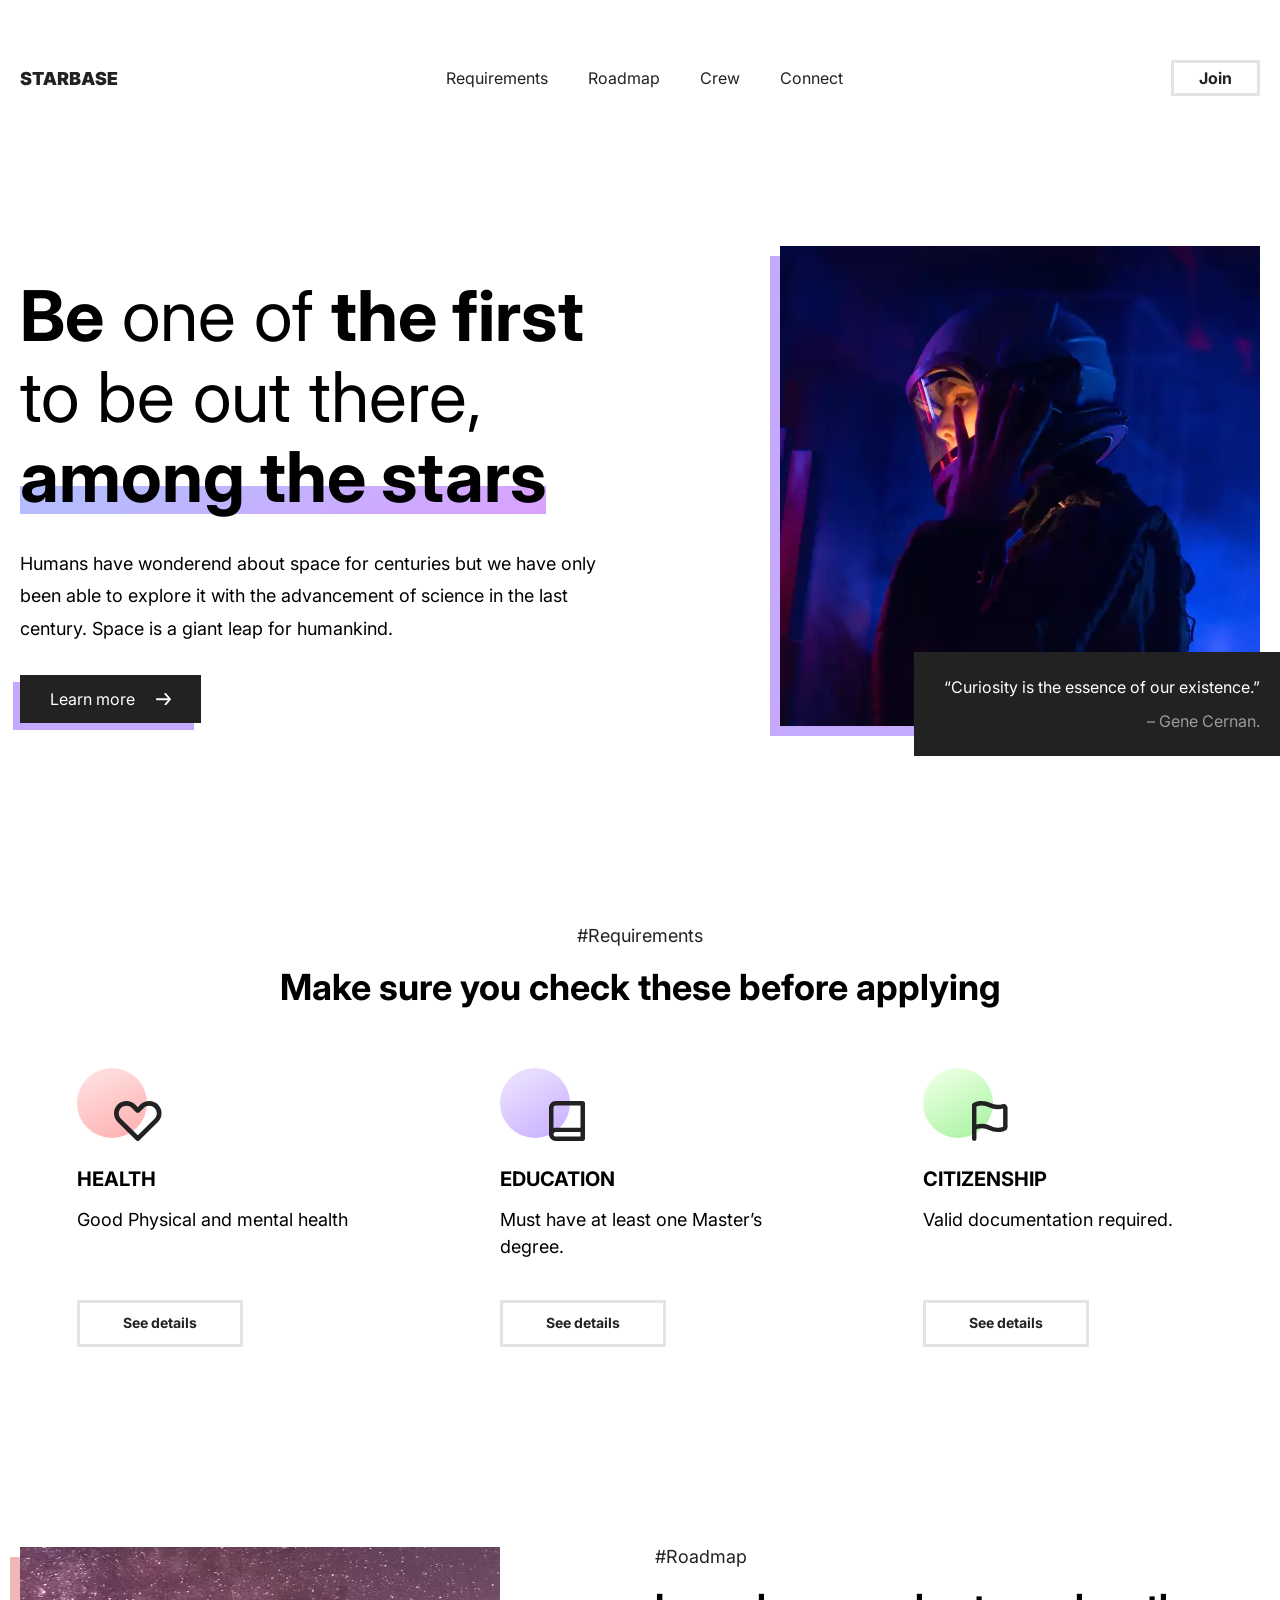
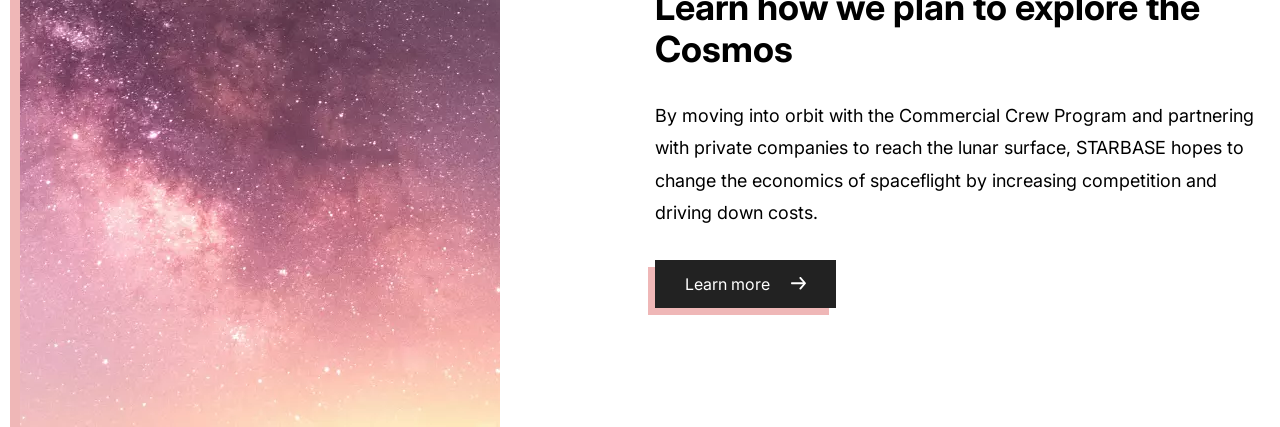
==== index.html @ a035d710 "Refactor responsive layout." ====
<!DOCTYPE html>
<html lang="en">
	<head>
		<meta charset="UTF-8" />
		<meta http-equiv="X-UA-Compatible" content="IE=edge" />
		<meta name="viewport" content="width=device-width, initial-scale=1.0" />
		<title>Starbase</title>
		<link rel="stylesheet" href="css/normalize.css" />
		<link rel="stylesheet" href="css/styles.css" />
		<script defer src="js/main.js"></script>
	</head>
	<body>
		<nav class="navbar container">
			<span class="navbar__logo">
				<svg width="98" height="15" viewBox="0 0 98 15" fill="none" xmlns="http://www.w3.org/2000/svg">
					<path
						d="M7.90057 5C7.86648 4.57386 7.70668 4.24148 7.42116 4.00284C7.13991 3.7642 6.71165 3.64489 6.13636 3.64489C5.76989 3.64489 5.46946 3.68963 5.23509 3.77912C5.00497 3.86435 4.83452 3.98153 4.72372 4.13068C4.61293 4.27983 4.5554 4.45028 4.55114 4.64205C4.54261 4.79972 4.57031 4.94247 4.63423 5.07031C4.70242 5.19389 4.80895 5.30682 4.95384 5.40909C5.09872 5.5071 5.28409 5.59659 5.50994 5.67756C5.7358 5.75852 6.00426 5.83097 6.31534 5.89489L7.3892 6.125C8.11364 6.27841 8.73366 6.48082 9.24929 6.73224C9.76491 6.98366 10.1868 7.27983 10.5149 7.62074C10.843 7.95739 11.0838 8.33665 11.2372 8.75852C11.3949 9.1804 11.4759 9.64062 11.4801 10.1392C11.4759 11 11.2607 11.7287 10.8345 12.3253C10.4084 12.9219 9.79901 13.3757 9.00639 13.6868C8.21804 13.9979 7.26989 14.1534 6.16193 14.1534C5.02415 14.1534 4.03125 13.9851 3.18324 13.6484C2.33949 13.3118 1.68324 12.794 1.21449 12.0952C0.75 11.392 0.515625 10.4929 0.511364 9.39773H3.88636C3.90767 9.7983 4.00781 10.1349 4.18679 10.4077C4.36577 10.6804 4.61719 10.8871 4.94105 11.0277C5.26918 11.1683 5.65909 11.2386 6.1108 11.2386C6.49006 11.2386 6.80753 11.1918 7.06321 11.098C7.31889 11.0043 7.51278 10.8743 7.64489 10.7081C7.77699 10.5419 7.84517 10.3523 7.84943 10.1392C7.84517 9.93892 7.77912 9.7642 7.65128 9.61506C7.5277 9.46165 7.32315 9.32528 7.03764 9.20597C6.75213 9.08239 6.36648 8.96733 5.88068 8.8608L4.5767 8.57955C3.41761 8.32812 2.50355 7.90838 1.83452 7.32031C1.16974 6.72798 0.839489 5.92045 0.84375 4.89773C0.839489 4.06676 1.06108 3.3402 1.50852 2.71804C1.96023 2.09162 2.58452 1.60369 3.38139 1.25426C4.18253 0.904829 5.10085 0.730113 6.13636 0.730113C7.19318 0.730113 8.10724 0.90696 8.87855 1.26065C9.64986 1.61435 10.2443 2.11293 10.6619 2.75639C11.0838 3.3956 11.2969 4.14347 11.3011 5H7.90057ZM12.4741 3.77273V0.909091H23.8519V3.77273H19.9144V14H16.4116V3.77273H12.4741ZM26.9377 14H23.1025L27.4235 0.909091H32.2814L36.6025 14H32.7672L29.9036 4.5142H29.8013L26.9377 14ZM26.2218 8.83523H33.432V11.4943H26.2218V8.83523ZM37.8633 14V0.909091H43.5138C44.4854 0.909091 45.3356 1.08594 46.0643 1.43963C46.793 1.79332 47.3597 2.30256 47.7646 2.96733C48.1694 3.6321 48.3718 4.42898 48.3718 5.35795C48.3718 6.29545 48.163 7.08594 47.7454 7.7294C47.332 8.37287 46.7504 8.85866 46.0004 9.18679C45.2546 9.51491 44.3832 9.67898 43.386 9.67898H40.011V6.91761H42.6701C43.0877 6.91761 43.4435 6.86648 43.7376 6.7642C44.0359 6.65767 44.2638 6.48935 44.4215 6.25923C44.5835 6.02912 44.6644 5.72869 44.6644 5.35795C44.6644 4.98295 44.5835 4.67827 44.4215 4.44389C44.2638 4.20526 44.0359 4.03054 43.7376 3.91974C43.4435 3.80469 43.0877 3.74716 42.6701 3.74716H41.4173V14H37.8633ZM45.5337 7.99148L48.8065 14H44.9457L41.7496 7.99148H45.5337ZM49.8867 14V0.909091H55.5629C56.56 0.909091 57.3974 1.04332 58.0749 1.31179C58.7567 1.58026 59.2702 1.95952 59.6154 2.44957C59.9648 2.93963 60.1396 3.51704 60.1396 4.18182C60.1396 4.66335 60.033 5.10227 59.82 5.49858C59.6112 5.89489 59.3171 6.22727 58.9379 6.49574C58.5586 6.75994 58.1154 6.94318 57.6083 7.04545V7.1733C58.1708 7.1946 58.6822 7.33736 59.1424 7.60156C59.6026 7.86151 59.9691 8.22159 60.2418 8.68182C60.5146 9.13778 60.6509 9.67472 60.6509 10.2926C60.6509 11.0085 60.4634 11.6456 60.0884 12.2038C59.7177 12.7621 59.1893 13.201 58.5032 13.5206C57.8171 13.8402 56.9989 14 56.0487 14H49.8867ZM53.4407 11.1619H55.1026C55.6992 11.1619 56.1467 11.0511 56.445 10.8295C56.7433 10.6037 56.8924 10.2713 56.8924 9.83239C56.8924 9.52557 56.8221 9.26562 56.6815 9.05256C56.5408 8.83949 56.3406 8.67756 56.0806 8.56676C55.8249 8.45597 55.516 8.40057 55.1538 8.40057H53.4407V11.1619ZM53.4407 6.2017H54.8981C55.2092 6.2017 55.484 6.1527 55.7227 6.05469C55.9613 5.95668 56.1467 5.81605 56.2788 5.63281C56.4151 5.44531 56.4833 5.21733 56.4833 4.94886C56.4833 4.54403 56.3384 4.23508 56.0487 4.02202C55.7589 3.80469 55.3924 3.69602 54.9492 3.69602H53.4407V6.2017ZM65.3107 14H61.4755L65.7965 0.909091H70.6545L74.9755 14H71.1403L68.2766 4.5142H68.1744L65.3107 14ZM64.5948 8.83523H71.805V11.4943H64.5948V8.83523ZM82.7834 5C82.7493 4.57386 82.5895 4.24148 82.304 4.00284C82.0227 3.7642 81.5945 3.64489 81.0192 3.64489C80.6527 3.64489 80.3523 3.68963 80.1179 3.77912C79.8878 3.86435 79.7173 3.98153 79.6065 4.13068C79.4957 4.27983 79.4382 4.45028 79.4339 4.64205C79.4254 4.79972 79.4531 4.94247 79.517 5.07031C79.5852 5.19389 79.6918 5.30682 79.8366 5.40909C79.9815 5.5071 80.1669 5.59659 80.3928 5.67756C80.6186 5.75852 80.8871 5.83097 81.1982 5.89489L82.272 6.125C82.9964 6.27841 83.6165 6.48082 84.1321 6.73224C84.6477 6.98366 85.0696 7.27983 85.3977 7.62074C85.7259 7.95739 85.9666 8.33665 86.12 8.75852C86.2777 9.1804 86.3587 9.64062 86.3629 10.1392C86.3587 11 86.1435 11.7287 85.7173 12.3253C85.2912 12.9219 84.6818 13.3757 83.8892 13.6868C83.1009 13.9979 82.1527 14.1534 81.0447 14.1534C79.907 14.1534 78.9141 13.9851 78.0661 13.6484C77.2223 13.3118 76.5661 12.794 76.0973 12.0952C75.6328 11.392 75.3984 10.4929 75.3942 9.39773H78.7692C78.7905 9.7983 78.8906 10.1349 79.0696 10.4077C79.2486 10.6804 79.5 10.8871 79.8239 11.0277C80.152 11.1683 80.5419 11.2386 80.9936 11.2386C81.3729 11.2386 81.6903 11.1918 81.946 11.098C82.2017 11.0043 82.3956 10.8743 82.5277 10.7081C82.6598 10.5419 82.728 10.3523 82.7322 10.1392C82.728 9.93892 82.6619 9.7642 82.5341 9.61506C82.4105 9.46165 82.206 9.32528 81.9205 9.20597C81.6349 9.08239 81.2493 8.96733 80.7635 8.8608L79.4595 8.57955C78.3004 8.32812 77.3864 7.90838 76.7173 7.32031C76.0526 6.72798 75.7223 5.92045 75.7266 4.89773C75.7223 4.06676 75.9439 3.3402 76.3913 2.71804C76.843 2.09162 77.4673 1.60369 78.2642 1.25426C79.0653 0.904829 79.9837 0.730113 81.0192 0.730113C82.076 0.730113 82.9901 0.90696 83.7614 1.26065C84.5327 1.61435 85.1271 2.11293 85.5447 2.75639C85.9666 3.3956 86.1797 4.14347 86.1839 5H82.7834ZM87.7148 14V0.909091H97.1495V3.77273H91.2688V6.02273H96.6637V8.88636H91.2688V11.1364H97.1239V14H87.7148Z"
						fill="#222222"
					/>
				</svg>
			</span>
			<ul class="navbar__items">
				<li class="navbar__item"><a href="#">Requirements</a></li>
				<li class="navbar__item"><a href="#">Roadmap</a></li>
				<li class="navbar__item"><a href="#">Crew</a></li>
				<li class="navbar__item"><a href="#">Connect</a></li>
				<li class="navbar__item btn btn__classic btn__join-mobile"><a href="#">Join</a></li>
			</ul>
			<a class="navbar__btn btn btn__classic btn__join-desktop" href="#">Join</a>
			<a class="navbar__btn btn btn__burguer" href="#">
				<svg width="30" height="21" viewBox="0 0 38 21" fill="none" xmlns="http://www.w3.org/2000/svg">
					<rect x="11" width="27" height="5" fill="#222222" />
					<rect y="16" width="38" height="5" fill="#222222" />
				</svg>
			</a>
		</nav>
		<section class="hero container grid--1x2">
			<section class="hero__text">
				<p class="header">
					<span class="text-bold">Be</span> one of <span class="text-bold">the first</span> to be out there,
					<span class="text-bold magic-underline">among the stars</span>
				</p>
				<p class="paragraph">
					Humans have wonderend about space for centuries but we have only been able to explore it with the advancement
					of science in the last century. Space is a giant leap for humankind.
				</p>
				<a class="btn btn__dark btn--shadow01" href="#"
					>Learn more
					<span class="arrow-container"
						><svg
							class="arrow"
							width="48"
							height="40"
							viewBox="0 0 48 40"
							fill="none"
							xmlns="http://www.w3.org/2000/svg"
						>
							<path
								class="arrow__light"
								d="M2.99107 22.8551H38.4652L27.6076 35.3111C27.3562 35.6 27.1668 35.9334 27.0503 36.2921C26.9338 36.6509 26.8924 37.0281 26.9286 37.4022C27.0015 38.1576 27.3856 38.8544 27.9964 39.3393C28.6073 39.8243 29.3947 40.0576 30.1857 39.9879C30.9766 39.9183 31.7061 39.5514 32.2138 38.9679L47.1692 21.8266C47.2698 21.6903 47.3598 21.547 47.4384 21.3981C47.4384 21.2552 47.5879 21.1695 47.6478 21.0267C47.7833 20.6991 47.8543 20.3504 47.8571 19.9982C47.8543 19.646 47.7833 19.2973 47.6478 18.9697C47.6478 18.8269 47.4982 18.7412 47.4384 18.5983C47.3598 18.4494 47.2698 18.3061 47.1692 18.1698L32.2138 1.02849C31.9326 0.705992 31.5804 0.446643 31.1824 0.268885C30.7843 0.0911263 30.3501 -0.000676145 29.9107 5.45768e-06C29.2118 -0.00129875 28.5346 0.231181 27.9964 0.657089C27.6936 0.896923 27.4432 1.19147 27.2597 1.52386C27.0762 1.85625 26.9631 2.21995 26.927 2.59414C26.8909 2.96833 26.9324 3.34564 27.0492 3.70448C27.166 4.06331 27.3557 4.39662 27.6076 4.6853L38.4652 17.1413H2.99107C2.19779 17.1413 1.437 17.4423 0.876065 17.9781C0.31513 18.5139 0 19.2405 0 19.9982C0 20.7559 0.31513 21.4826 0.876065 22.0183C1.437 22.5541 2.19779 22.8551 2.99107 22.8551Z"
								fill="#222222"
							/>
						</svg>
					</span>
				</a>
			</section>
			<section class="hero__frame shadow-accent01">
				<picture class="frame">
					<source
						type="image/webp"
						srcset="images/astronaut.webp 1x, images/astronaut@2x.webp 2x, images/astronaut@3x.webp 3x"
					/>
					<source
						type="image/png"
						srcset="images/astronaut.png 1x, images/astronaut@2x.png 2x, images/astronaut@3x.png 3x"
					/>
					<img class="image" src="images/astronaut.png" alt="An astronaut holding his helmet." />
				</picture>
				<section class="quote">
					<p class="quote__text">“Curiosity is the essence of our existence.”</p>
					<p class="quote__author">– Gene Cernan.</p>
				</section>
			</section>
		</section>
		<section class="requirements container">
			<section class="requirements__header">
				<a href="#" class="hashtag">#Requirements</a>
				<h1 class="title">Make sure you check these before applying</h1>
			</section>
			<section class="requirements__body grid--1x3">
				<section class="card">
					<section class="card__logo card--health"></section>
					<p class="card__header">Health</p>
					<p class="card__body">Good Physical and mental health</p>
					<a class="btn btn__classic">See details</a>
				</section>
				<section class="card">
					<section class="card__logo card--education"></section>
					<p class="card__header">Education</p>
					<p class="card__body">Must have at least one Master’s degree.</p>
					<a class="btn btn__classic">See details</a>
				</section>
				<section class="card">
					<section class="card__logo card--citizenship"></section>
					<p class="card__header">Citizenship</p>
					<p class="card__body">Valid documentation required.</p>
					<a class="btn btn__classic">See details</a>
				</section>
			</section>
		</section>
		<section class="hero container grid--1x2">
			<section class="hero__frame grid--start shadow-accent02">
				<picture class="frame">
					<source
						type="image/webp"
						srcset="images/galaxy.webp 1x, images/galaxy@2x.webp 2x, images/galaxy@3x.webp 3x"
					/>
					<source type="image/png" srcset="images/galaxy.png 1x, images/galaxy@2x.png 2x, images/galaxy@3x.png 3x" />
					<img class="image" src="images/galaxy.png" alt="Galaxy with plenty stars." />
				</picture>
			</section>
			<section class="hero__text">
				<a href="#" class="hashtag">#Roadmap</a>
				<h1 class="header--2">
					Learn how <span class="text-bold">we</span> plan to
					<span class="text-bold">explore the Cosmos</span>
				</h1>
				<p class="paragraph">
					By moving into orbit with the Commercial Crew Program and partnering with private companies to reach the lunar
					surface, STARBASE hopes to change the economics of spaceflight by increasing competition and driving down
					costs.
				</p>
				<a class="btn btn__dark btn--shadow02" href="#"
					>Learn more
					<span class="arrow-container"
						><svg
							class="arrow"
							width="48"
							height="40"
							viewBox="0 0 48 40"
							fill="none"
							xmlns="http://www.w3.org/2000/svg"
						>
							<path
								class="arrow__light"
								d="M2.99107 22.8551H38.4652L27.6076 35.3111C27.3562 35.6 27.1668 35.9334 27.0503 36.2921C26.9338 36.6509 26.8924 37.0281 26.9286 37.4022C27.0015 38.1576 27.3856 38.8544 27.9964 39.3393C28.6073 39.8243 29.3947 40.0576 30.1857 39.9879C30.9766 39.9183 31.7061 39.5514 32.2138 38.9679L47.1692 21.8266C47.2698 21.6903 47.3598 21.547 47.4384 21.3981C47.4384 21.2552 47.5879 21.1695 47.6478 21.0267C47.7833 20.6991 47.8543 20.3504 47.8571 19.9982C47.8543 19.646 47.7833 19.2973 47.6478 18.9697C47.6478 18.8269 47.4982 18.7412 47.4384 18.5983C47.3598 18.4494 47.2698 18.3061 47.1692 18.1698L32.2138 1.02849C31.9326 0.705992 31.5804 0.446643 31.1824 0.268885C30.7843 0.0911263 30.3501 -0.000676145 29.9107 5.45768e-06C29.2118 -0.00129875 28.5346 0.231181 27.9964 0.657089C27.6936 0.896923 27.4432 1.19147 27.2597 1.52386C27.0762 1.85625 26.9631 2.21995 26.927 2.59414C26.8909 2.96833 26.9324 3.34564 27.0492 3.70448C27.166 4.06331 27.3557 4.39662 27.6076 4.6853L38.4652 17.1413H2.99107C2.19779 17.1413 1.437 17.4423 0.876065 17.9781C0.31513 18.5139 0 19.2405 0 19.9982C0 20.7559 0.31513 21.4826 0.876065 22.0183C1.437 22.5541 2.19779 22.8551 2.99107 22.8551Z"
								fill="#222222"
							/>
						</svg>
					</span>
				</a>
			</section>
		</section>
	</body>
</html>
---- css/styles.css ----
@import url('https://fonts.googleapis.com/css2?family=Inter:wght@400;700&display=swap');
@import './general.css';
@import './arrow.css';
@import './button.css';
@import './navbar.css';
@import './grid.css';
@import './hero.css';
@import './card.css';
@import './requirements.css';

:root {
	/* variables  */
	--accent01: #c4a9ff;
	--accent02: #efb7b7;
	--white: #fff;
	--light01: #ffe8e8;
	--dark01: #e4e4e4; /* navbar button */
	--dark02: #aaa; /* footer links */
	--dark03: #9f9f9f; /* profile cards description */
	--dark04: #9a9a9a; /* quote name */
	--dark05: #666; /* anchor tags */
	--dark06: #444; /* profile cards description */
	--dark07: #222; /* primary */
	--gradient01: linear-gradient(97.69deg, #ffeaea 0%, #e3e0fd 100%); /* classic button gradient */
	--gradient02: linear-gradient(160.64deg, #b5bcff 16.7%, #e09dff 109.55%); /* magic underline */
	--gradient03: linear-gradient(180deg, #fafafa 0%, #ffffff 27.6%); /* crew section background */
	--gradient04: linear-gradient(120deg, var(--accent01) 0%, var(--accent01) 100%); /* callout */
	--shadow01: 0px 4px 20px rgba(0, 0, 0, 0.05); /* Profile cards */
	--shadow02: 0px 2px 20px rgba(0, 0, 0, 0.15); /* Callout */

	/* theme */
	--text: var(--dark07);
}

html,
body {
	height: 100%;
}

html {
	font-size: 62.5%;
}

body {
	font-family: 'Inter', -apple-system, BlinkMacSystemFont, 'Segoe UI', Roboto, Oxygen, Ubuntu, Cantarell, 'Open Sans',
		'Helvetica Neue', sans-serif;
	font-size: 1.8rem;
	font-weight: 400;
	padding: 0 2rem;
}

ul {
	list-style: none;
	margin: 0;
	padding: 0;
}

a {
	color: var(--text);
	text-decoration: none;
}
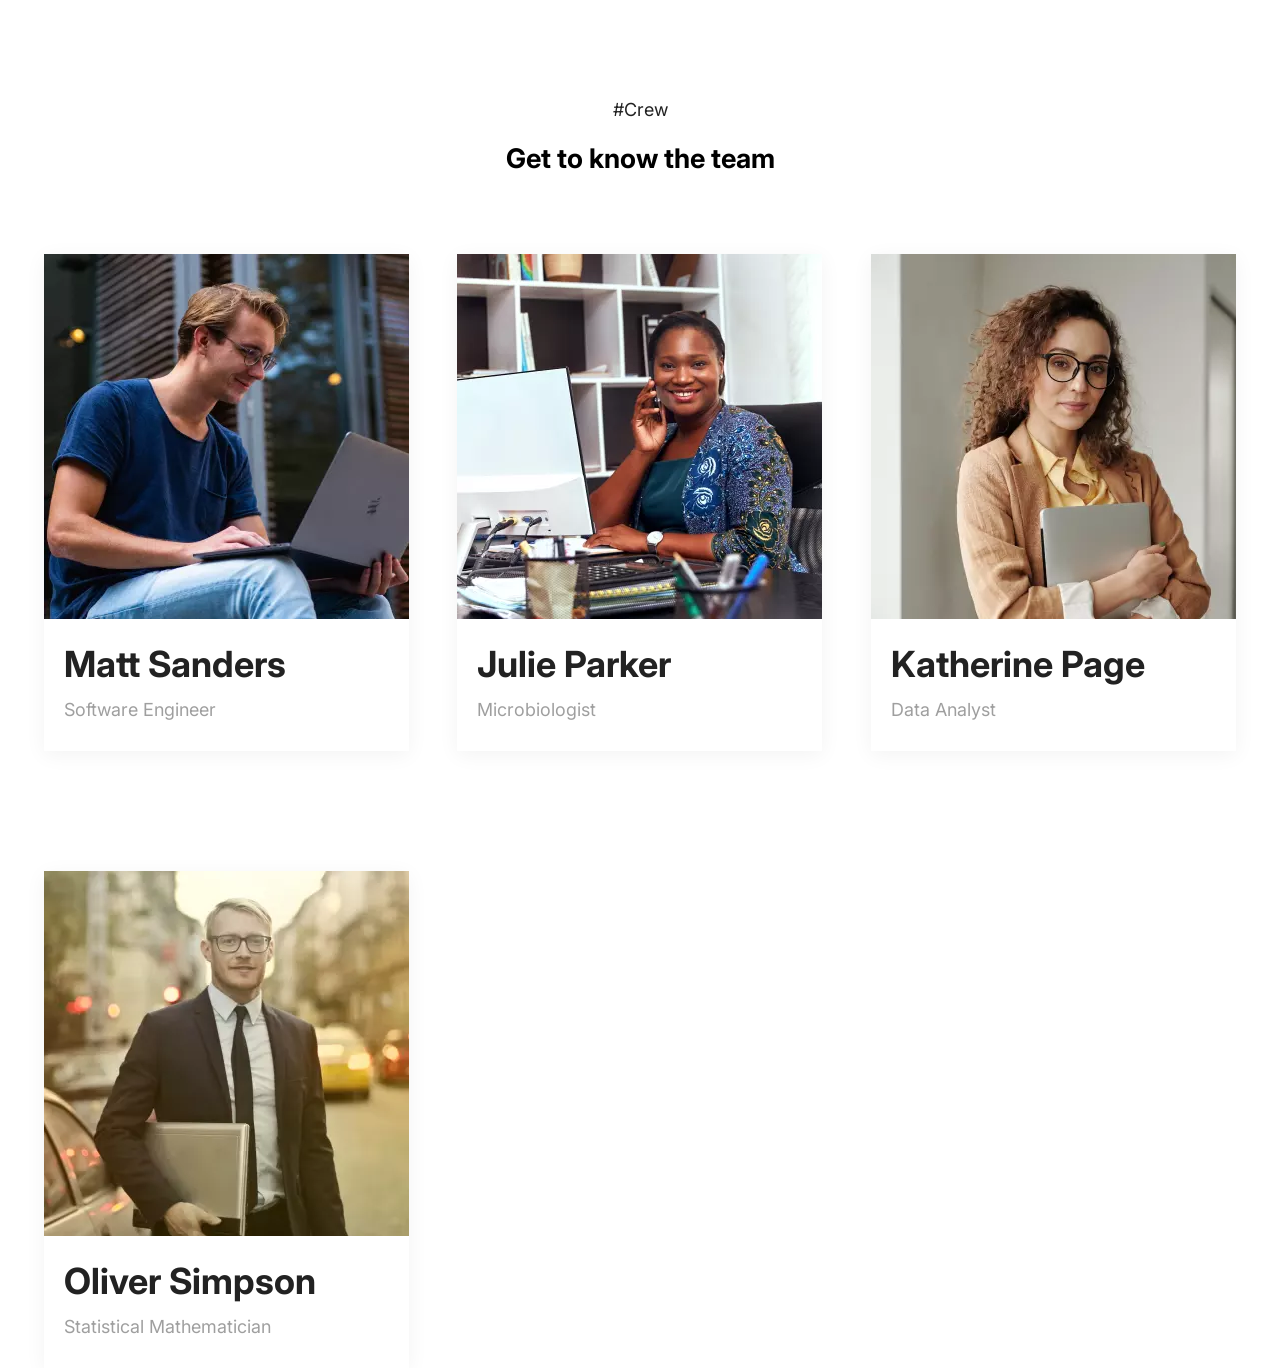
==== commit 6cf2f000: "Built crew section." ====
--- a/index.html
+++ b/index.html
@@ -10,145 +10,96 @@
 		<script defer src="js/main.js"></script>
 	</head>
 	<body>
-		<nav class="navbar container">
-			<span class="navbar__logo">
-				<svg width="98" height="15" viewBox="0 0 98 15" fill="none" xmlns="http://www.w3.org/2000/svg">
-					<path
-						d="M7.90057 5C7.86648 4.57386 7.70668 4.24148 7.42116 4.00284C7.13991 3.7642 6.71165 3.64489 6.13636 3.64489C5.76989 3.64489 5.46946 3.68963 5.23509 3.77912C5.00497 3.86435 4.83452 3.98153 4.72372 4.13068C4.61293 4.27983 4.5554 4.45028 4.55114 4.64205C4.54261 4.79972 4.57031 4.94247 4.63423 5.07031C4.70242 5.19389 4.80895 5.30682 4.95384 5.40909C5.09872 5.5071 5.28409 5.59659 5.50994 5.67756C5.7358 5.75852 6.00426 5.83097 6.31534 5.89489L7.3892 6.125C8.11364 6.27841 8.73366 6.48082 9.24929 6.73224C9.76491 6.98366 10.1868 7.27983 10.5149 7.62074C10.843 7.95739 11.0838 8.33665 11.2372 8.75852C11.3949 9.1804 11.4759 9.64062 11.4801 10.1392C11.4759 11 11.2607 11.7287 10.8345 12.3253C10.4084 12.9219 9.79901 13.3757 9.00639 13.6868C8.21804 13.9979 7.26989 14.1534 6.16193 14.1534C5.02415 14.1534 4.03125 13.9851 3.18324 13.6484C2.33949 13.3118 1.68324 12.794 1.21449 12.0952C0.75 11.392 0.515625 10.4929 0.511364 9.39773H3.88636C3.90767 9.7983 4.00781 10.1349 4.18679 10.4077C4.36577 10.6804 4.61719 10.8871 4.94105 11.0277C5.26918 11.1683 5.65909 11.2386 6.1108 11.2386C6.49006 11.2386 6.80753 11.1918 7.06321 11.098C7.31889 11.0043 7.51278 10.8743 7.64489 10.7081C7.77699 10.5419 7.84517 10.3523 7.84943 10.1392C7.84517 9.93892 7.77912 9.7642 7.65128 9.61506C7.5277 9.46165 7.32315 9.32528 7.03764 9.20597C6.75213 9.08239 6.36648 8.96733 5.88068 8.8608L4.5767 8.57955C3.41761 8.32812 2.50355 7.90838 1.83452 7.32031C1.16974 6.72798 0.839489 5.92045 0.84375 4.89773C0.839489 4.06676 1.06108 3.3402 1.50852 2.71804C1.96023 2.09162 2.58452 1.60369 3.38139 1.25426C4.18253 0.904829 5.10085 0.730113 6.13636 0.730113C7.19318 0.730113 8.10724 0.90696 8.87855 1.26065C9.64986 1.61435 10.2443 2.11293 10.6619 2.75639C11.0838 3.3956 11.2969 4.14347 11.3011 5H7.90057ZM12.4741 3.77273V0.909091H23.8519V3.77273H19.9144V14H16.4116V3.77273H12.4741ZM26.9377 14H23.1025L27.4235 0.909091H32.2814L36.6025 14H32.7672L29.9036 4.5142H29.8013L26.9377 14ZM26.2218 8.83523H33.432V11.4943H26.2218V8.83523ZM37.8633 14V0.909091H43.5138C44.4854 0.909091 45.3356 1.08594 46.0643 1.43963C46.793 1.79332 47.3597 2.30256 47.7646 2.96733C48.1694 3.6321 48.3718 4.42898 48.3718 5.35795C48.3718 6.29545 48.163 7.08594 47.7454 7.7294C47.332 8.37287 46.7504 8.85866 46.0004 9.18679C45.2546 9.51491 44.3832 9.67898 43.386 9.67898H40.011V6.91761H42.6701C43.0877 6.91761 43.4435 6.86648 43.7376 6.7642C44.0359 6.65767 44.2638 6.48935 44.4215 6.25923C44.5835 6.02912 44.6644 5.72869 44.6644 5.35795C44.6644 4.98295 44.5835 4.67827 44.4215 4.44389C44.2638 4.20526 44.0359 4.03054 43.7376 3.91974C43.4435 3.80469 43.0877 3.74716 42.6701 3.74716H41.4173V14H37.8633ZM45.5337 7.99148L48.8065 14H44.9457L41.7496 7.99148H45.5337ZM49.8867 14V0.909091H55.5629C56.56 0.909091 57.3974 1.04332 58.0749 1.31179C58.7567 1.58026 59.2702 1.95952 59.6154 2.44957C59.9648 2.93963 60.1396 3.51704 60.1396 4.18182C60.1396 4.66335 60.033 5.10227 59.82 5.49858C59.6112 5.89489 59.3171 6.22727 58.9379 6.49574C58.5586 6.75994 58.1154 6.94318 57.6083 7.04545V7.1733C58.1708 7.1946 58.6822 7.33736 59.1424 7.60156C59.6026 7.86151 59.9691 8.22159 60.2418 8.68182C60.5146 9.13778 60.6509 9.67472 60.6509 10.2926C60.6509 11.0085 60.4634 11.6456 60.0884 12.2038C59.7177 12.7621 59.1893 13.201 58.5032 13.5206C57.8171 13.8402 56.9989 14 56.0487 14H49.8867ZM53.4407 11.1619H55.1026C55.6992 11.1619 56.1467 11.0511 56.445 10.8295C56.7433 10.6037 56.8924 10.2713 56.8924 9.83239C56.8924 9.52557 56.8221 9.26562 56.6815 9.05256C56.5408 8.83949 56.3406 8.67756 56.0806 8.56676C55.8249 8.45597 55.516 8.40057 55.1538 8.40057H53.4407V11.1619ZM53.4407 6.2017H54.8981C55.2092 6.2017 55.484 6.1527 55.7227 6.05469C55.9613 5.95668 56.1467 5.81605 56.2788 5.63281C56.4151 5.44531 56.4833 5.21733 56.4833 4.94886C56.4833 4.54403 56.3384 4.23508 56.0487 4.02202C55.7589 3.80469 55.3924 3.69602 54.9492 3.69602H53.4407V6.2017ZM65.3107 14H61.4755L65.7965 0.909091H70.6545L74.9755 14H71.1403L68.2766 4.5142H68.1744L65.3107 14ZM64.5948 8.83523H71.805V11.4943H64.5948V8.83523ZM82.7834 5C82.7493 4.57386 82.5895 4.24148 82.304 4.00284C82.0227 3.7642 81.5945 3.64489 81.0192 3.64489C80.6527 3.64489 80.3523 3.68963 80.1179 3.77912C79.8878 3.86435 79.7173 3.98153 79.6065 4.13068C79.4957 4.27983 79.4382 4.45028 79.4339 4.64205C79.4254 4.79972 79.4531 4.94247 79.517 5.07031C79.5852 5.19389 79.6918 5.30682 79.8366 5.40909C79.9815 5.5071 80.1669 5.59659 80.3928 5.67756C80.6186 5.75852 80.8871 5.83097 81.1982 5.89489L82.272 6.125C82.9964 6.27841 83.6165 6.48082 84.1321 6.73224C84.6477 6.98366 85.0696 7.27983 85.3977 7.62074C85.7259 7.95739 85.9666 8.33665 86.12 8.75852C86.2777 9.1804 86.3587 9.64062 86.3629 10.1392C86.3587 11 86.1435 11.7287 85.7173 12.3253C85.2912 12.9219 84.6818 13.3757 83.8892 13.6868C83.1009 13.9979 82.1527 14.1534 81.0447 14.1534C79.907 14.1534 78.9141 13.9851 78.0661 13.6484C77.2223 13.3118 76.5661 12.794 76.0973 12.0952C75.6328 11.392 75.3984 10.4929 75.3942 9.39773H78.7692C78.7905 9.7983 78.8906 10.1349 79.0696 10.4077C79.2486 10.6804 79.5 10.8871 79.8239 11.0277C80.152 11.1683 80.5419 11.2386 80.9936 11.2386C81.3729 11.2386 81.6903 11.1918 81.946 11.098C82.2017 11.0043 82.3956 10.8743 82.5277 10.7081C82.6598 10.5419 82.728 10.3523 82.7322 10.1392C82.728 9.93892 82.6619 9.7642 82.5341 9.61506C82.4105 9.46165 82.206 9.32528 81.9205 9.20597C81.6349 9.08239 81.2493 8.96733 80.7635 8.8608L79.4595 8.57955C78.3004 8.32812 77.3864 7.90838 76.7173 7.32031C76.0526 6.72798 75.7223 5.92045 75.7266 4.89773C75.7223 4.06676 75.9439 3.3402 76.3913 2.71804C76.843 2.09162 77.4673 1.60369 78.2642 1.25426C79.0653 0.904829 79.9837 0.730113 81.0192 0.730113C82.076 0.730113 82.9901 0.90696 83.7614 1.26065C84.5327 1.61435 85.1271 2.11293 85.5447 2.75639C85.9666 3.3956 86.1797 4.14347 86.1839 5H82.7834ZM87.7148 14V0.909091H97.1495V3.77273H91.2688V6.02273H96.6637V8.88636H91.2688V11.1364H97.1239V14H87.7148Z"
-						fill="#222222"
-					/>
-				</svg>
-			</span>
-			<ul class="navbar__items">
-				<li class="navbar__item"><a href="#">Requirements</a></li>
-				<li class="navbar__item"><a href="#">Roadmap</a></li>
-				<li class="navbar__item"><a href="#">Crew</a></li>
-				<li class="navbar__item"><a href="#">Connect</a></li>
-				<li class="navbar__item btn btn__classic btn__join-mobile"><a href="#">Join</a></li>
-			</ul>
-			<a class="navbar__btn btn btn__classic btn__join-desktop" href="#">Join</a>
-			<a class="navbar__btn btn btn__burguer" href="#">
-				<svg width="30" height="21" viewBox="0 0 38 21" fill="none" xmlns="http://www.w3.org/2000/svg">
-					<rect x="11" width="27" height="5" fill="#222222" />
-					<rect y="16" width="38" height="5" fill="#222222" />
-				</svg>
-			</a>
-		</nav>
-		<section class="hero container grid--1x2">
-			<section class="hero__text">
-				<p class="header">
-					<span class="text-bold">Be</span> one of <span class="text-bold">the first</span> to be out there,
-					<span class="text-bold magic-underline">among the stars</span>
-				</p>
-				<p class="paragraph">
-					Humans have wonderend about space for centuries but we have only been able to explore it with the advancement
-					of science in the last century. Space is a giant leap for humankind.
-				</p>
-				<a class="btn btn__dark btn--shadow01" href="#"
-					>Learn more
-					<span class="arrow-container"
-						><svg
-							class="arrow"
-							width="48"
-							height="40"
-							viewBox="0 0 48 40"
-							fill="none"
-							xmlns="http://www.w3.org/2000/svg"
-						>
-							<path
-								class="arrow__light"
-								d="M2.99107 22.8551H38.4652L27.6076 35.3111C27.3562 35.6 27.1668 35.9334 27.0503 36.2921C26.9338 36.6509 26.8924 37.0281 26.9286 37.4022C27.0015 38.1576 27.3856 38.8544 27.9964 39.3393C28.6073 39.8243 29.3947 40.0576 30.1857 39.9879C30.9766 39.9183 31.7061 39.5514 32.2138 38.9679L47.1692 21.8266C47.2698 21.6903 47.3598 21.547 47.4384 21.3981C47.4384 21.2552 47.5879 21.1695 47.6478 21.0267C47.7833 20.6991 47.8543 20.3504 47.8571 19.9982C47.8543 19.646 47.7833 19.2973 47.6478 18.9697C47.6478 18.8269 47.4982 18.7412 47.4384 18.5983C47.3598 18.4494 47.2698 18.3061 47.1692 18.1698L32.2138 1.02849C31.9326 0.705992 31.5804 0.446643 31.1824 0.268885C30.7843 0.0911263 30.3501 -0.000676145 29.9107 5.45768e-06C29.2118 -0.00129875 28.5346 0.231181 27.9964 0.657089C27.6936 0.896923 27.4432 1.19147 27.2597 1.52386C27.0762 1.85625 26.9631 2.21995 26.927 2.59414C26.8909 2.96833 26.9324 3.34564 27.0492 3.70448C27.166 4.06331 27.3557 4.39662 27.6076 4.6853L38.4652 17.1413H2.99107C2.19779 17.1413 1.437 17.4423 0.876065 17.9781C0.31513 18.5139 0 19.2405 0 19.9982C0 20.7559 0.31513 21.4826 0.876065 22.0183C1.437 22.5541 2.19779 22.8551 2.99107 22.8551Z"
-								fill="#222222"
-							/>
-						</svg>
-					</span>
-				</a>
+		<section class="crew">
+			<section class="crew__header">
+				<a href="#" class="hashtag">#Crew</a>
+				<h2 class="header">Get to know the team</h2>
 			</section>
-			<section class="hero__frame shadow-accent01">
-				<picture class="frame">
-					<source
-						type="image/webp"
-						srcset="images/astronaut.webp 1x, images/astronaut@2x.webp 2x, images/astronaut@3x.webp 3x"
-					/>
-					<source
-						type="image/png"
-						srcset="images/astronaut.png 1x, images/astronaut@2x.png 2x, images/astronaut@3x.png 3x"
-					/>
-					<img class="image" src="images/astronaut.png" alt="An astronaut holding his helmet." />
-				</picture>
-				<section class="quote">
-					<p class="quote__text">“Curiosity is the essence of our existence.”</p>
-					<p class="quote__author">– Gene Cernan.</p>
-				</section>
-			</section>
-		</section>
-		<section class="requirements container">
-			<section class="requirements__header">
-				<a href="#" class="hashtag">#Requirements</a>
-				<h1 class="title">Make sure you check these before applying</h1>
-			</section>
-			<section class="requirements__body grid--1x3">
-				<section class="card">
-					<section class="card__logo card--health"></section>
-					<p class="card__header">Health</p>
-					<p class="card__body">Good Physical and mental health</p>
-					<a class="btn btn__classic">See details</a>
-				</section>
-				<section class="card">
-					<section class="card__logo card--education"></section>
-					<p class="card__header">Education</p>
-					<p class="card__body">Must have at least one Master’s degree.</p>
-					<a class="btn btn__classic">See details</a>
-				</section>
-				<section class="card">
-					<section class="card__logo card--citizenship"></section>
-					<p class="card__header">Citizenship</p>
-					<p class="card__body">Valid documentation required.</p>
-					<a class="btn btn__classic">See details</a>
-				</section>
-			</section>
-		</section>
-		<section class="hero container grid--1x2">
-			<section class="hero__frame grid--start shadow-accent02">
-				<picture class="frame">
-					<source
-						type="image/webp"
-						srcset="images/galaxy.webp 1x, images/galaxy@2x.webp 2x, images/galaxy@3x.webp 3x"
-					/>
-					<source type="image/png" srcset="images/galaxy.png 1x, images/galaxy@2x.png 2x, images/galaxy@3x.png 3x" />
-					<img class="image" src="images/galaxy.png" alt="Galaxy with plenty stars." />
-				</picture>
-			</section>
-			<section class="hero__text">
-				<a href="#" class="hashtag">#Roadmap</a>
-				<h1 class="header--2">
-					Learn how <span class="text-bold">we</span> plan to
-					<span class="text-bold">explore the Cosmos</span>
-				</h1>
-				<p class="paragraph">
-					By moving into orbit with the Commercial Crew Program and partnering with private companies to reach the lunar
-					surface, STARBASE hopes to change the economics of spaceflight by increasing competition and driving down
-					costs.
-				</p>
-				<a class="btn btn__dark btn--shadow02" href="#"
-					>Learn more
-					<span class="arrow-container"
-						><svg
-							class="arrow"
-							width="48"
-							height="40"
-							viewBox="0 0 48 40"
-							fill="none"
-							xmlns="http://www.w3.org/2000/svg"
-						>
-							<path
-								class="arrow__light"
-								d="M2.99107 22.8551H38.4652L27.6076 35.3111C27.3562 35.6 27.1668 35.9334 27.0503 36.2921C26.9338 36.6509 26.8924 37.0281 26.9286 37.4022C27.0015 38.1576 27.3856 38.8544 27.9964 39.3393C28.6073 39.8243 29.3947 40.0576 30.1857 39.9879C30.9766 39.9183 31.7061 39.5514 32.2138 38.9679L47.1692 21.8266C47.2698 21.6903 47.3598 21.547 47.4384 21.3981C47.4384 21.2552 47.5879 21.1695 47.6478 21.0267C47.7833 20.6991 47.8543 20.3504 47.8571 19.9982C47.8543 19.646 47.7833 19.2973 47.6478 18.9697C47.6478 18.8269 47.4982 18.7412 47.4384 18.5983C47.3598 18.4494 47.2698 18.3061 47.1692 18.1698L32.2138 1.02849C31.9326 0.705992 31.5804 0.446643 31.1824 0.268885C30.7843 0.0911263 30.3501 -0.000676145 29.9107 5.45768e-06C29.2118 -0.00129875 28.5346 0.231181 27.9964 0.657089C27.6936 0.896923 27.4432 1.19147 27.2597 1.52386C27.0762 1.85625 26.9631 2.21995 26.927 2.59414C26.8909 2.96833 26.9324 3.34564 27.0492 3.70448C27.166 4.06331 27.3557 4.39662 27.6076 4.6853L38.4652 17.1413H2.99107C2.19779 17.1413 1.437 17.4423 0.876065 17.9781C0.31513 18.5139 0 19.2405 0 19.9982C0 20.7559 0.31513 21.4826 0.876065 22.0183C1.437 22.5541 2.19779 22.8551 2.99107 22.8551Z"
-								fill="#222222"
-							/>
-						</svg>
-					</span>
-				</a>
+			<section class="crew__body">
+				<article class="profile-card">
+					<picture class="profile-card__header">
+						<source
+							type="image/webp"
+							srcset="
+								images/profile-photo-1.webp    1x,
+								images/profile-photo-1@2x.webp 2x,
+								images/profile-photo-1@3x.webp 3x
+							"
+						/>
+						<source
+							type="image/png"
+							srcset="images/profile-photo-1.png 1x, images/profile-photo-1@2x.png 2x, images/profile-photo-1@3x.png 3x"
+						/>
+						<img src="image/profile-photo-1.png" alt="Person with a computer." />
+					</picture>
+					<section class="profile-card__body">
+						<p class="profile-name">Matt Sanders</p>
+						<p class="profile-position">Software Engineer</p>
+					</section>
+				</article>
+				<article class="profile-card">
+					<picture class="profile-card__header">
+						<source
+							type="image/webp"
+							srcset="
+								images/profile-photo-2.webp    1x,
+								images/profile-photo-2@2x.webp 2x,
+								images/profile-photo-2@3x.webp 3x
+							"
+						/>
+						<source
+							type="image/png"
+							srcset="images/profile-photo-2.png 1x, images/profile-photo-2@2x.png 2x, images/profile-photo-2@3x.png 3x"
+						/>
+						<img src="image/profile-photo-2.png" alt="Person in an office smiling." />
+					</picture>
+					<section class="profile-card__body">
+						<p class="profile-name">Julie Parker</p>
+						<p class="profile-position">Microbiologist</p>
+					</section>
+				</article>
+				<article class="profile-card">
+					<picture class="profile-card__header">
+						<source
+							type="image/webp"
+							srcset="
+								images/profile-photo-3.webp    1x,
+								images/profile-photo-3@2x.webp 2x,
+								images/profile-photo-3@3x.webp 3x
+							"
+						/>
+						<source
+							type="image/png"
+							srcset="images/profile-photo-3.png 1x, images/profile-photo-3@2x.png 2x, images/profile-photo-3@3x.png 3x"
+						/>
+						<img src="image/profile-photo-3.png" alt="Person holding a laptop computer." />
+					</picture>
+					<section class="profile-card__body">
+						<p class="profile-name">Katherine Page</p>
+						<p class="profile-position">Data Analyst</p>
+					</section>
+				</article>
+				<article class="profile-card">
+					<picture class="profile-card__header">
+						<source
+							type="image/webp"
+							srcset="
+								images/profile-photo-4.webp    1x,
+								images/profile-photo-4@2x.webp 2x,
+								images/profile-photo-4@3x.webp 3x
+							"
+						/>
+						<source
+							type="image/png"
+							srcset="images/profile-photo-4.png 1x, images/profile-photo-4@2x.png 2x, images/profile-photo-4@3x.png 3x"
+						/>
+						<img src="image/profile-photo-4.png" alt="Person holding files." />
+					</picture>
+					<section class="profile-card__body">
+						<p class="profile-name">Oliver Simpson</p>
+						<p class="profile-position">Statistical Mathematician</p>
+					</section>
+				</article>
 			</section>
 		</section>
 	</body>
--- a/css/styles.css
+++ b/css/styles.css
@@ -7,6 +7,8 @@
 @import './hero.css';
 @import './card.css';
 @import './requirements.css';
+@import './profile-card.css';
+@import './crew.css';
 
 :root {
 	/* variables  */
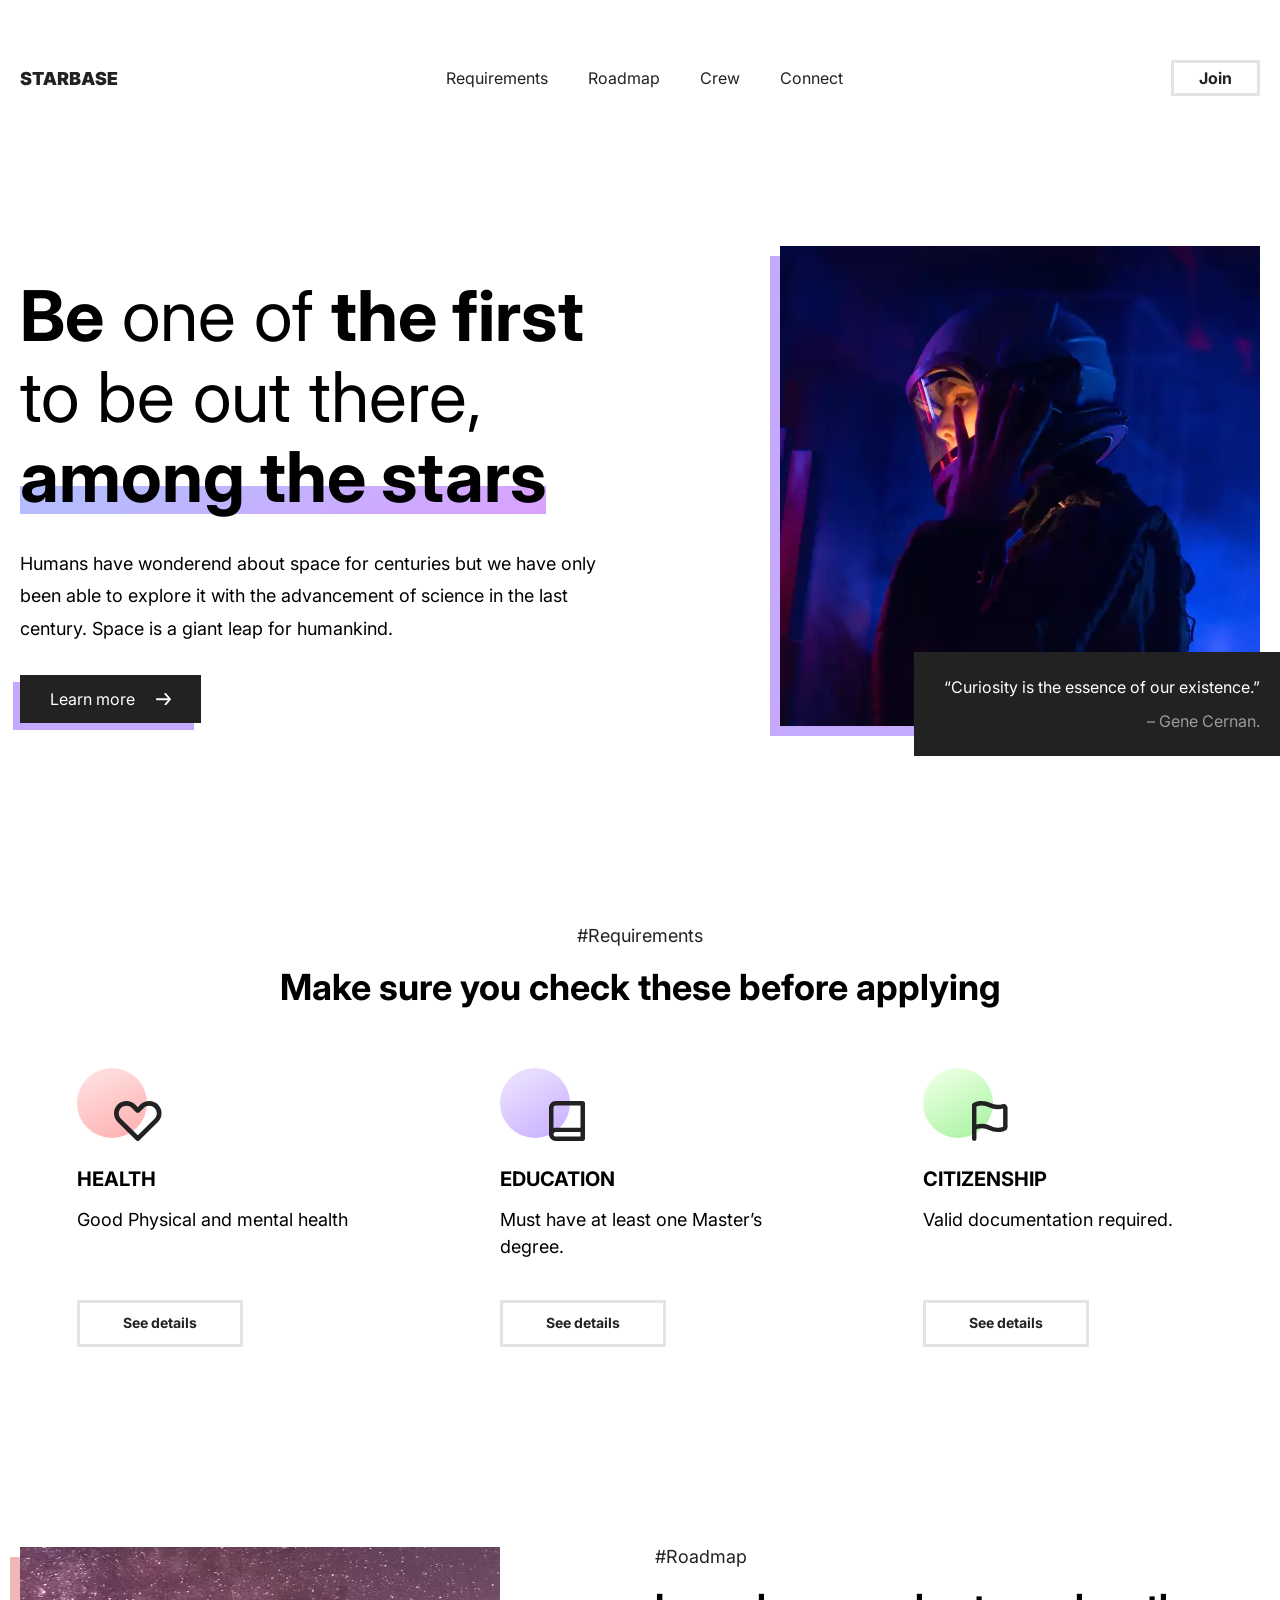
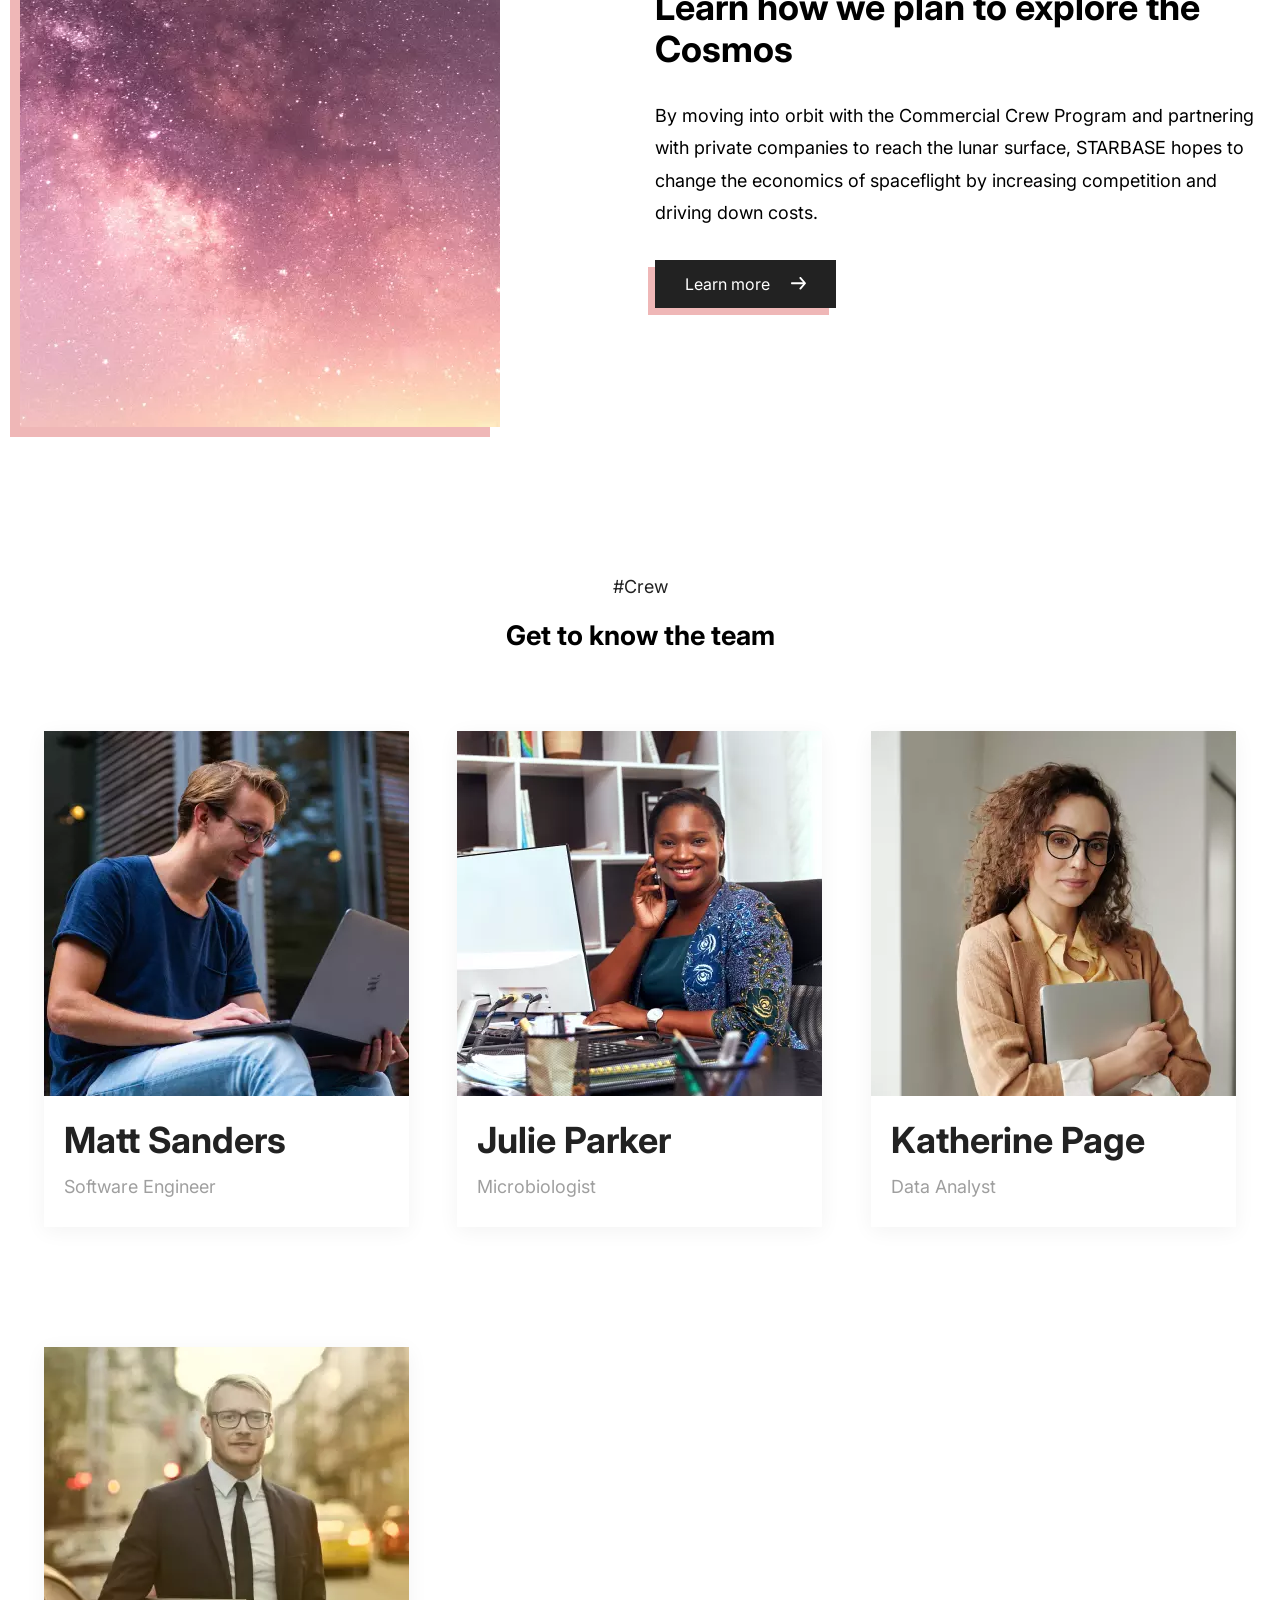
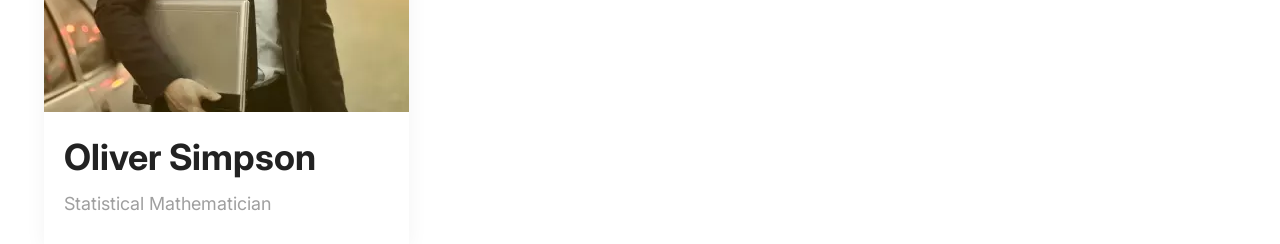
==== commit 3dd5eabe: "Refactor crew section." ====
--- a/index.html
+++ b/index.html
@@ -10,7 +10,148 @@
 		<script defer src="js/main.js"></script>
 	</head>
 	<body>
-		<section class="crew">
+		<nav class="navbar container">
+			<span class="navbar__logo">
+				<svg width="98" height="15" viewBox="0 0 98 15" fill="none" xmlns="http://www.w3.org/2000/svg">
+					<path
+						d="M7.90057 5C7.86648 4.57386 7.70668 4.24148 7.42116 4.00284C7.13991 3.7642 6.71165 3.64489 6.13636 3.64489C5.76989 3.64489 5.46946 3.68963 5.23509 3.77912C5.00497 3.86435 4.83452 3.98153 4.72372 4.13068C4.61293 4.27983 4.5554 4.45028 4.55114 4.64205C4.54261 4.79972 4.57031 4.94247 4.63423 5.07031C4.70242 5.19389 4.80895 5.30682 4.95384 5.40909C5.09872 5.5071 5.28409 5.59659 5.50994 5.67756C5.7358 5.75852 6.00426 5.83097 6.31534 5.89489L7.3892 6.125C8.11364 6.27841 8.73366 6.48082 9.24929 6.73224C9.76491 6.98366 10.1868 7.27983 10.5149 7.62074C10.843 7.95739 11.0838 8.33665 11.2372 8.75852C11.3949 9.1804 11.4759 9.64062 11.4801 10.1392C11.4759 11 11.2607 11.7287 10.8345 12.3253C10.4084 12.9219 9.79901 13.3757 9.00639 13.6868C8.21804 13.9979 7.26989 14.1534 6.16193 14.1534C5.02415 14.1534 4.03125 13.9851 3.18324 13.6484C2.33949 13.3118 1.68324 12.794 1.21449 12.0952C0.75 11.392 0.515625 10.4929 0.511364 9.39773H3.88636C3.90767 9.7983 4.00781 10.1349 4.18679 10.4077C4.36577 10.6804 4.61719 10.8871 4.94105 11.0277C5.26918 11.1683 5.65909 11.2386 6.1108 11.2386C6.49006 11.2386 6.80753 11.1918 7.06321 11.098C7.31889 11.0043 7.51278 10.8743 7.64489 10.7081C7.77699 10.5419 7.84517 10.3523 7.84943 10.1392C7.84517 9.93892 7.77912 9.7642 7.65128 9.61506C7.5277 9.46165 7.32315 9.32528 7.03764 9.20597C6.75213 9.08239 6.36648 8.96733 5.88068 8.8608L4.5767 8.57955C3.41761 8.32812 2.50355 7.90838 1.83452 7.32031C1.16974 6.72798 0.839489 5.92045 0.84375 4.89773C0.839489 4.06676 1.06108 3.3402 1.50852 2.71804C1.96023 2.09162 2.58452 1.60369 3.38139 1.25426C4.18253 0.904829 5.10085 0.730113 6.13636 0.730113C7.19318 0.730113 8.10724 0.90696 8.87855 1.26065C9.64986 1.61435 10.2443 2.11293 10.6619 2.75639C11.0838 3.3956 11.2969 4.14347 11.3011 5H7.90057ZM12.4741 3.77273V0.909091H23.8519V3.77273H19.9144V14H16.4116V3.77273H12.4741ZM26.9377 14H23.1025L27.4235 0.909091H32.2814L36.6025 14H32.7672L29.9036 4.5142H29.8013L26.9377 14ZM26.2218 8.83523H33.432V11.4943H26.2218V8.83523ZM37.8633 14V0.909091H43.5138C44.4854 0.909091 45.3356 1.08594 46.0643 1.43963C46.793 1.79332 47.3597 2.30256 47.7646 2.96733C48.1694 3.6321 48.3718 4.42898 48.3718 5.35795C48.3718 6.29545 48.163 7.08594 47.7454 7.7294C47.332 8.37287 46.7504 8.85866 46.0004 9.18679C45.2546 9.51491 44.3832 9.67898 43.386 9.67898H40.011V6.91761H42.6701C43.0877 6.91761 43.4435 6.86648 43.7376 6.7642C44.0359 6.65767 44.2638 6.48935 44.4215 6.25923C44.5835 6.02912 44.6644 5.72869 44.6644 5.35795C44.6644 4.98295 44.5835 4.67827 44.4215 4.44389C44.2638 4.20526 44.0359 4.03054 43.7376 3.91974C43.4435 3.80469 43.0877 3.74716 42.6701 3.74716H41.4173V14H37.8633ZM45.5337 7.99148L48.8065 14H44.9457L41.7496 7.99148H45.5337ZM49.8867 14V0.909091H55.5629C56.56 0.909091 57.3974 1.04332 58.0749 1.31179C58.7567 1.58026 59.2702 1.95952 59.6154 2.44957C59.9648 2.93963 60.1396 3.51704 60.1396 4.18182C60.1396 4.66335 60.033 5.10227 59.82 5.49858C59.6112 5.89489 59.3171 6.22727 58.9379 6.49574C58.5586 6.75994 58.1154 6.94318 57.6083 7.04545V7.1733C58.1708 7.1946 58.6822 7.33736 59.1424 7.60156C59.6026 7.86151 59.9691 8.22159 60.2418 8.68182C60.5146 9.13778 60.6509 9.67472 60.6509 10.2926C60.6509 11.0085 60.4634 11.6456 60.0884 12.2038C59.7177 12.7621 59.1893 13.201 58.5032 13.5206C57.8171 13.8402 56.9989 14 56.0487 14H49.8867ZM53.4407 11.1619H55.1026C55.6992 11.1619 56.1467 11.0511 56.445 10.8295C56.7433 10.6037 56.8924 10.2713 56.8924 9.83239C56.8924 9.52557 56.8221 9.26562 56.6815 9.05256C56.5408 8.83949 56.3406 8.67756 56.0806 8.56676C55.8249 8.45597 55.516 8.40057 55.1538 8.40057H53.4407V11.1619ZM53.4407 6.2017H54.8981C55.2092 6.2017 55.484 6.1527 55.7227 6.05469C55.9613 5.95668 56.1467 5.81605 56.2788 5.63281C56.4151 5.44531 56.4833 5.21733 56.4833 4.94886C56.4833 4.54403 56.3384 4.23508 56.0487 4.02202C55.7589 3.80469 55.3924 3.69602 54.9492 3.69602H53.4407V6.2017ZM65.3107 14H61.4755L65.7965 0.909091H70.6545L74.9755 14H71.1403L68.2766 4.5142H68.1744L65.3107 14ZM64.5948 8.83523H71.805V11.4943H64.5948V8.83523ZM82.7834 5C82.7493 4.57386 82.5895 4.24148 82.304 4.00284C82.0227 3.7642 81.5945 3.64489 81.0192 3.64489C80.6527 3.64489 80.3523 3.68963 80.1179 3.77912C79.8878 3.86435 79.7173 3.98153 79.6065 4.13068C79.4957 4.27983 79.4382 4.45028 79.4339 4.64205C79.4254 4.79972 79.4531 4.94247 79.517 5.07031C79.5852 5.19389 79.6918 5.30682 79.8366 5.40909C79.9815 5.5071 80.1669 5.59659 80.3928 5.67756C80.6186 5.75852 80.8871 5.83097 81.1982 5.89489L82.272 6.125C82.9964 6.27841 83.6165 6.48082 84.1321 6.73224C84.6477 6.98366 85.0696 7.27983 85.3977 7.62074C85.7259 7.95739 85.9666 8.33665 86.12 8.75852C86.2777 9.1804 86.3587 9.64062 86.3629 10.1392C86.3587 11 86.1435 11.7287 85.7173 12.3253C85.2912 12.9219 84.6818 13.3757 83.8892 13.6868C83.1009 13.9979 82.1527 14.1534 81.0447 14.1534C79.907 14.1534 78.9141 13.9851 78.0661 13.6484C77.2223 13.3118 76.5661 12.794 76.0973 12.0952C75.6328 11.392 75.3984 10.4929 75.3942 9.39773H78.7692C78.7905 9.7983 78.8906 10.1349 79.0696 10.4077C79.2486 10.6804 79.5 10.8871 79.8239 11.0277C80.152 11.1683 80.5419 11.2386 80.9936 11.2386C81.3729 11.2386 81.6903 11.1918 81.946 11.098C82.2017 11.0043 82.3956 10.8743 82.5277 10.7081C82.6598 10.5419 82.728 10.3523 82.7322 10.1392C82.728 9.93892 82.6619 9.7642 82.5341 9.61506C82.4105 9.46165 82.206 9.32528 81.9205 9.20597C81.6349 9.08239 81.2493 8.96733 80.7635 8.8608L79.4595 8.57955C78.3004 8.32812 77.3864 7.90838 76.7173 7.32031C76.0526 6.72798 75.7223 5.92045 75.7266 4.89773C75.7223 4.06676 75.9439 3.3402 76.3913 2.71804C76.843 2.09162 77.4673 1.60369 78.2642 1.25426C79.0653 0.904829 79.9837 0.730113 81.0192 0.730113C82.076 0.730113 82.9901 0.90696 83.7614 1.26065C84.5327 1.61435 85.1271 2.11293 85.5447 2.75639C85.9666 3.3956 86.1797 4.14347 86.1839 5H82.7834ZM87.7148 14V0.909091H97.1495V3.77273H91.2688V6.02273H96.6637V8.88636H91.2688V11.1364H97.1239V14H87.7148Z"
+						fill="#222222"
+					/>
+				</svg>
+			</span>
+			<ul class="navbar__items">
+				<li class="navbar__item"><a href="#">Requirements</a></li>
+				<li class="navbar__item"><a href="#">Roadmap</a></li>
+				<li class="navbar__item"><a href="#">Crew</a></li>
+				<li class="navbar__item"><a href="#">Connect</a></li>
+				<li class="navbar__item btn btn__classic btn__join-mobile"><a href="#">Join</a></li>
+			</ul>
+			<a class="navbar__btn btn btn__classic btn__join-desktop" href="#">Join</a>
+			<a class="navbar__btn btn btn__burguer" href="#">
+				<svg width="30" height="21" viewBox="0 0 38 21" fill="none" xmlns="http://www.w3.org/2000/svg">
+					<rect x="11" width="27" height="5" fill="#222222" />
+					<rect y="16" width="38" height="5" fill="#222222" />
+				</svg>
+			</a>
+		</nav>
+		<section class="hero container grid--1x2">
+			<section class="hero__text">
+				<p class="header">
+					<span class="text-bold">Be</span> one of <span class="text-bold">the first</span> to be out there,
+					<span class="text-bold magic-underline">among the stars</span>
+				</p>
+				<p class="paragraph">
+					Humans have wonderend about space for centuries but we have only been able to explore it with the advancement
+					of science in the last century. Space is a giant leap for humankind.
+				</p>
+				<a class="btn btn__dark btn--shadow01" href="#"
+					>Learn more
+					<span class="arrow-container"
+						><svg
+							class="arrow"
+							width="48"
+							height="40"
+							viewBox="0 0 48 40"
+							fill="none"
+							xmlns="http://www.w3.org/2000/svg"
+						>
+							<path
+								class="arrow__light"
+								d="M2.99107 22.8551H38.4652L27.6076 35.3111C27.3562 35.6 27.1668 35.9334 27.0503 36.2921C26.9338 36.6509 26.8924 37.0281 26.9286 37.4022C27.0015 38.1576 27.3856 38.8544 27.9964 39.3393C28.6073 39.8243 29.3947 40.0576 30.1857 39.9879C30.9766 39.9183 31.7061 39.5514 32.2138 38.9679L47.1692 21.8266C47.2698 21.6903 47.3598 21.547 47.4384 21.3981C47.4384 21.2552 47.5879 21.1695 47.6478 21.0267C47.7833 20.6991 47.8543 20.3504 47.8571 19.9982C47.8543 19.646 47.7833 19.2973 47.6478 18.9697C47.6478 18.8269 47.4982 18.7412 47.4384 18.5983C47.3598 18.4494 47.2698 18.3061 47.1692 18.1698L32.2138 1.02849C31.9326 0.705992 31.5804 0.446643 31.1824 0.268885C30.7843 0.0911263 30.3501 -0.000676145 29.9107 5.45768e-06C29.2118 -0.00129875 28.5346 0.231181 27.9964 0.657089C27.6936 0.896923 27.4432 1.19147 27.2597 1.52386C27.0762 1.85625 26.9631 2.21995 26.927 2.59414C26.8909 2.96833 26.9324 3.34564 27.0492 3.70448C27.166 4.06331 27.3557 4.39662 27.6076 4.6853L38.4652 17.1413H2.99107C2.19779 17.1413 1.437 17.4423 0.876065 17.9781C0.31513 18.5139 0 19.2405 0 19.9982C0 20.7559 0.31513 21.4826 0.876065 22.0183C1.437 22.5541 2.19779 22.8551 2.99107 22.8551Z"
+								fill="#222222"
+							/>
+						</svg>
+					</span>
+				</a>
+			</section>
+			<section class="hero__frame shadow-accent01">
+				<picture class="frame">
+					<source
+						type="image/webp"
+						srcset="images/astronaut.webp 1x, images/astronaut@2x.webp 2x, images/astronaut@3x.webp 3x"
+					/>
+					<source
+						type="image/png"
+						srcset="images/astronaut.png 1x, images/astronaut@2x.png 2x, images/astronaut@3x.png 3x"
+					/>
+					<img class="image" src="images/astronaut.png" alt="An astronaut holding his helmet." />
+				</picture>
+				<section class="quote">
+					<p class="quote__text">“Curiosity is the essence of our existence.”</p>
+					<p class="quote__author">– Gene Cernan.</p>
+				</section>
+			</section>
+		</section>
+		<section class="requirements container">
+			<section class="requirements__header">
+				<a href="#" class="hashtag">#Requirements</a>
+				<h1 class="title">Make sure you check these before applying</h1>
+			</section>
+			<section class="requirements__body grid--1x3">
+				<section class="card">
+					<section class="card__logo card--health"></section>
+					<p class="card__header">Health</p>
+					<p class="card__body">Good Physical and mental health</p>
+					<a class="btn btn__classic">See details</a>
+				</section>
+				<section class="card">
+					<section class="card__logo card--education"></section>
+					<p class="card__header">Education</p>
+					<p class="card__body">Must have at least one Master’s degree.</p>
+					<a class="btn btn__classic">See details</a>
+				</section>
+				<section class="card">
+					<section class="card__logo card--citizenship"></section>
+					<p class="card__header">Citizenship</p>
+					<p class="card__body">Valid documentation required.</p>
+					<a class="btn btn__classic">See details</a>
+				</section>
+			</section>
+		</section>
+		<section class="hero container grid--1x2">
+			<section class="hero__frame grid--start shadow-accent02">
+				<picture class="frame">
+					<source
+						type="image/webp"
+						srcset="images/galaxy.webp 1x, images/galaxy@2x.webp 2x, images/galaxy@3x.webp 3x"
+					/>
+					<source type="image/png" srcset="images/galaxy.png 1x, images/galaxy@2x.png 2x, images/galaxy@3x.png 3x" />
+					<img class="image" src="images/galaxy.png" alt="Galaxy with plenty stars." />
+				</picture>
+			</section>
+			<section class="hero__text">
+				<a href="#" class="hashtag">#Roadmap</a>
+				<h1 class="header--2">
+					Learn how <span class="text-bold">we</span> plan to
+					<span class="text-bold">explore the Cosmos</span>
+				</h1>
+				<p class="paragraph">
+					By moving into orbit with the Commercial Crew Program and partnering with private companies to reach the lunar
+					surface, STARBASE hopes to change the economics of spaceflight by increasing competition and driving down
+					costs.
+				</p>
+				<a class="btn btn__dark btn--shadow02" href="#"
+					>Learn more
+					<span class="arrow-container"
+						><svg
+							class="arrow"
+							width="48"
+							height="40"
+							viewBox="0 0 48 40"
+							fill="none"
+							xmlns="http://www.w3.org/2000/svg"
+						>
+							<path
+								class="arrow__light"
+								d="M2.99107 22.8551H38.4652L27.6076 35.3111C27.3562 35.6 27.1668 35.9334 27.0503 36.2921C26.9338 36.6509 26.8924 37.0281 26.9286 37.4022C27.0015 38.1576 27.3856 38.8544 27.9964 39.3393C28.6073 39.8243 29.3947 40.0576 30.1857 39.9879C30.9766 39.9183 31.7061 39.5514 32.2138 38.9679L47.1692 21.8266C47.2698 21.6903 47.3598 21.547 47.4384 21.3981C47.4384 21.2552 47.5879 21.1695 47.6478 21.0267C47.7833 20.6991 47.8543 20.3504 47.8571 19.9982C47.8543 19.646 47.7833 19.2973 47.6478 18.9697C47.6478 18.8269 47.4982 18.7412 47.4384 18.5983C47.3598 18.4494 47.2698 18.3061 47.1692 18.1698L32.2138 1.02849C31.9326 0.705992 31.5804 0.446643 31.1824 0.268885C30.7843 0.0911263 30.3501 -0.000676145 29.9107 5.45768e-06C29.2118 -0.00129875 28.5346 0.231181 27.9964 0.657089C27.6936 0.896923 27.4432 1.19147 27.2597 1.52386C27.0762 1.85625 26.9631 2.21995 26.927 2.59414C26.8909 2.96833 26.9324 3.34564 27.0492 3.70448C27.166 4.06331 27.3557 4.39662 27.6076 4.6853L38.4652 17.1413H2.99107C2.19779 17.1413 1.437 17.4423 0.876065 17.9781C0.31513 18.5139 0 19.2405 0 19.9982C0 20.7559 0.31513 21.4826 0.876065 22.0183C1.437 22.5541 2.19779 22.8551 2.99107 22.8551Z"
+								fill="#222222"
+							/>
+						</svg>
+					</span>
+				</a>
+			</section>
+		</section>
+		<section class="crew container">
 			<section class="crew__header">
 				<a href="#" class="hashtag">#Crew</a>
 				<h2 class="header">Get to know the team</h2>
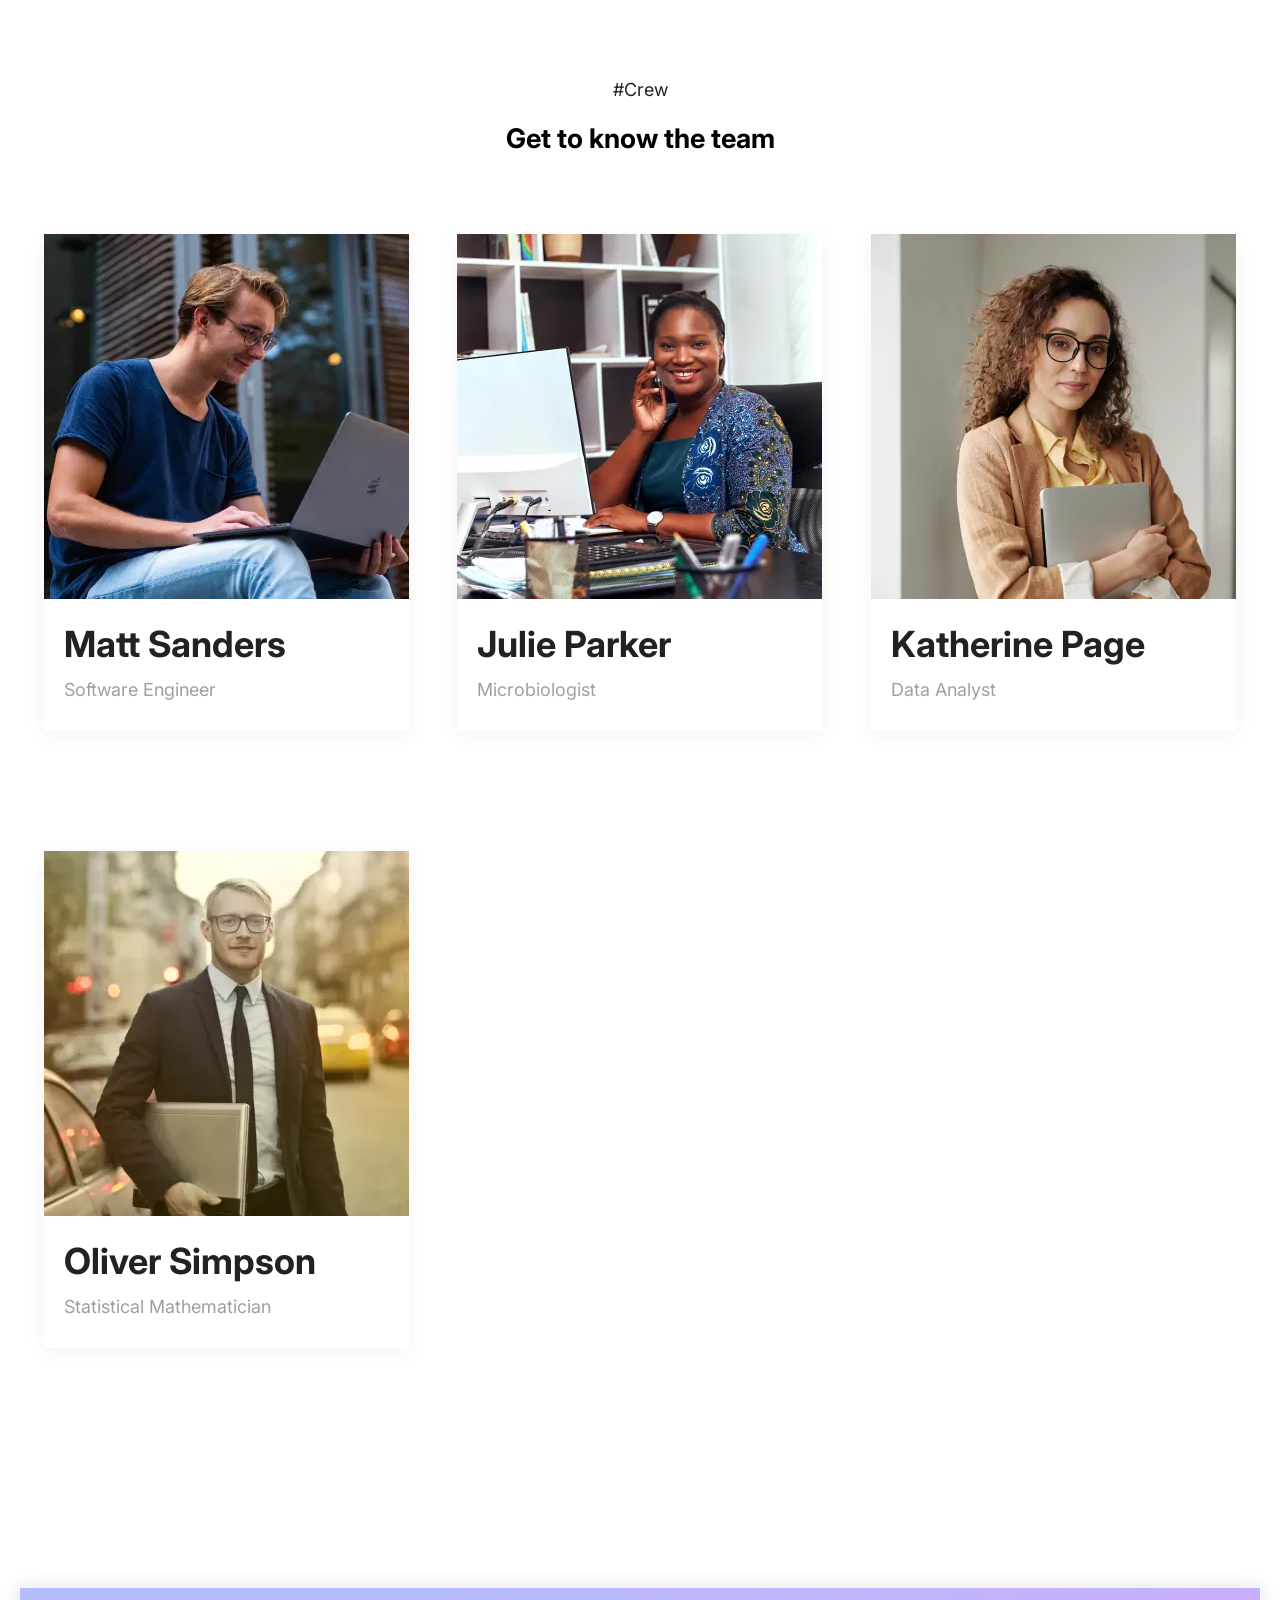
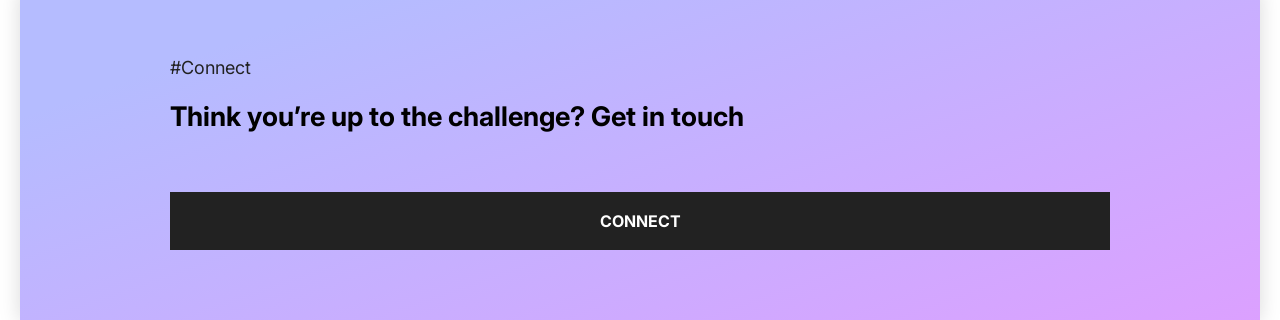
==== commit 2b6f0f9b: "Built callout component." ====
--- a/index.html
+++ b/index.html
@@ -10,147 +10,6 @@
 		<script defer src="js/main.js"></script>
 	</head>
 	<body>
-		<nav class="navbar container">
-			<span class="navbar__logo">
-				<svg width="98" height="15" viewBox="0 0 98 15" fill="none" xmlns="http://www.w3.org/2000/svg">
-					<path
-						d="M7.90057 5C7.86648 4.57386 7.70668 4.24148 7.42116 4.00284C7.13991 3.7642 6.71165 3.64489 6.13636 3.64489C5.76989 3.64489 5.46946 3.68963 5.23509 3.77912C5.00497 3.86435 4.83452 3.98153 4.72372 4.13068C4.61293 4.27983 4.5554 4.45028 4.55114 4.64205C4.54261 4.79972 4.57031 4.94247 4.63423 5.07031C4.70242 5.19389 4.80895 5.30682 4.95384 5.40909C5.09872 5.5071 5.28409 5.59659 5.50994 5.67756C5.7358 5.75852 6.00426 5.83097 6.31534 5.89489L7.3892 6.125C8.11364 6.27841 8.73366 6.48082 9.24929 6.73224C9.76491 6.98366 10.1868 7.27983 10.5149 7.62074C10.843 7.95739 11.0838 8.33665 11.2372 8.75852C11.3949 9.1804 11.4759 9.64062 11.4801 10.1392C11.4759 11 11.2607 11.7287 10.8345 12.3253C10.4084 12.9219 9.79901 13.3757 9.00639 13.6868C8.21804 13.9979 7.26989 14.1534 6.16193 14.1534C5.02415 14.1534 4.03125 13.9851 3.18324 13.6484C2.33949 13.3118 1.68324 12.794 1.21449 12.0952C0.75 11.392 0.515625 10.4929 0.511364 9.39773H3.88636C3.90767 9.7983 4.00781 10.1349 4.18679 10.4077C4.36577 10.6804 4.61719 10.8871 4.94105 11.0277C5.26918 11.1683 5.65909 11.2386 6.1108 11.2386C6.49006 11.2386 6.80753 11.1918 7.06321 11.098C7.31889 11.0043 7.51278 10.8743 7.64489 10.7081C7.77699 10.5419 7.84517 10.3523 7.84943 10.1392C7.84517 9.93892 7.77912 9.7642 7.65128 9.61506C7.5277 9.46165 7.32315 9.32528 7.03764 9.20597C6.75213 9.08239 6.36648 8.96733 5.88068 8.8608L4.5767 8.57955C3.41761 8.32812 2.50355 7.90838 1.83452 7.32031C1.16974 6.72798 0.839489 5.92045 0.84375 4.89773C0.839489 4.06676 1.06108 3.3402 1.50852 2.71804C1.96023 2.09162 2.58452 1.60369 3.38139 1.25426C4.18253 0.904829 5.10085 0.730113 6.13636 0.730113C7.19318 0.730113 8.10724 0.90696 8.87855 1.26065C9.64986 1.61435 10.2443 2.11293 10.6619 2.75639C11.0838 3.3956 11.2969 4.14347 11.3011 5H7.90057ZM12.4741 3.77273V0.909091H23.8519V3.77273H19.9144V14H16.4116V3.77273H12.4741ZM26.9377 14H23.1025L27.4235 0.909091H32.2814L36.6025 14H32.7672L29.9036 4.5142H29.8013L26.9377 14ZM26.2218 8.83523H33.432V11.4943H26.2218V8.83523ZM37.8633 14V0.909091H43.5138C44.4854 0.909091 45.3356 1.08594 46.0643 1.43963C46.793 1.79332 47.3597 2.30256 47.7646 2.96733C48.1694 3.6321 48.3718 4.42898 48.3718 5.35795C48.3718 6.29545 48.163 7.08594 47.7454 7.7294C47.332 8.37287 46.7504 8.85866 46.0004 9.18679C45.2546 9.51491 44.3832 9.67898 43.386 9.67898H40.011V6.91761H42.6701C43.0877 6.91761 43.4435 6.86648 43.7376 6.7642C44.0359 6.65767 44.2638 6.48935 44.4215 6.25923C44.5835 6.02912 44.6644 5.72869 44.6644 5.35795C44.6644 4.98295 44.5835 4.67827 44.4215 4.44389C44.2638 4.20526 44.0359 4.03054 43.7376 3.91974C43.4435 3.80469 43.0877 3.74716 42.6701 3.74716H41.4173V14H37.8633ZM45.5337 7.99148L48.8065 14H44.9457L41.7496 7.99148H45.5337ZM49.8867 14V0.909091H55.5629C56.56 0.909091 57.3974 1.04332 58.0749 1.31179C58.7567 1.58026 59.2702 1.95952 59.6154 2.44957C59.9648 2.93963 60.1396 3.51704 60.1396 4.18182C60.1396 4.66335 60.033 5.10227 59.82 5.49858C59.6112 5.89489 59.3171 6.22727 58.9379 6.49574C58.5586 6.75994 58.1154 6.94318 57.6083 7.04545V7.1733C58.1708 7.1946 58.6822 7.33736 59.1424 7.60156C59.6026 7.86151 59.9691 8.22159 60.2418 8.68182C60.5146 9.13778 60.6509 9.67472 60.6509 10.2926C60.6509 11.0085 60.4634 11.6456 60.0884 12.2038C59.7177 12.7621 59.1893 13.201 58.5032 13.5206C57.8171 13.8402 56.9989 14 56.0487 14H49.8867ZM53.4407 11.1619H55.1026C55.6992 11.1619 56.1467 11.0511 56.445 10.8295C56.7433 10.6037 56.8924 10.2713 56.8924 9.83239C56.8924 9.52557 56.8221 9.26562 56.6815 9.05256C56.5408 8.83949 56.3406 8.67756 56.0806 8.56676C55.8249 8.45597 55.516 8.40057 55.1538 8.40057H53.4407V11.1619ZM53.4407 6.2017H54.8981C55.2092 6.2017 55.484 6.1527 55.7227 6.05469C55.9613 5.95668 56.1467 5.81605 56.2788 5.63281C56.4151 5.44531 56.4833 5.21733 56.4833 4.94886C56.4833 4.54403 56.3384 4.23508 56.0487 4.02202C55.7589 3.80469 55.3924 3.69602 54.9492 3.69602H53.4407V6.2017ZM65.3107 14H61.4755L65.7965 0.909091H70.6545L74.9755 14H71.1403L68.2766 4.5142H68.1744L65.3107 14ZM64.5948 8.83523H71.805V11.4943H64.5948V8.83523ZM82.7834 5C82.7493 4.57386 82.5895 4.24148 82.304 4.00284C82.0227 3.7642 81.5945 3.64489 81.0192 3.64489C80.6527 3.64489 80.3523 3.68963 80.1179 3.77912C79.8878 3.86435 79.7173 3.98153 79.6065 4.13068C79.4957 4.27983 79.4382 4.45028 79.4339 4.64205C79.4254 4.79972 79.4531 4.94247 79.517 5.07031C79.5852 5.19389 79.6918 5.30682 79.8366 5.40909C79.9815 5.5071 80.1669 5.59659 80.3928 5.67756C80.6186 5.75852 80.8871 5.83097 81.1982 5.89489L82.272 6.125C82.9964 6.27841 83.6165 6.48082 84.1321 6.73224C84.6477 6.98366 85.0696 7.27983 85.3977 7.62074C85.7259 7.95739 85.9666 8.33665 86.12 8.75852C86.2777 9.1804 86.3587 9.64062 86.3629 10.1392C86.3587 11 86.1435 11.7287 85.7173 12.3253C85.2912 12.9219 84.6818 13.3757 83.8892 13.6868C83.1009 13.9979 82.1527 14.1534 81.0447 14.1534C79.907 14.1534 78.9141 13.9851 78.0661 13.6484C77.2223 13.3118 76.5661 12.794 76.0973 12.0952C75.6328 11.392 75.3984 10.4929 75.3942 9.39773H78.7692C78.7905 9.7983 78.8906 10.1349 79.0696 10.4077C79.2486 10.6804 79.5 10.8871 79.8239 11.0277C80.152 11.1683 80.5419 11.2386 80.9936 11.2386C81.3729 11.2386 81.6903 11.1918 81.946 11.098C82.2017 11.0043 82.3956 10.8743 82.5277 10.7081C82.6598 10.5419 82.728 10.3523 82.7322 10.1392C82.728 9.93892 82.6619 9.7642 82.5341 9.61506C82.4105 9.46165 82.206 9.32528 81.9205 9.20597C81.6349 9.08239 81.2493 8.96733 80.7635 8.8608L79.4595 8.57955C78.3004 8.32812 77.3864 7.90838 76.7173 7.32031C76.0526 6.72798 75.7223 5.92045 75.7266 4.89773C75.7223 4.06676 75.9439 3.3402 76.3913 2.71804C76.843 2.09162 77.4673 1.60369 78.2642 1.25426C79.0653 0.904829 79.9837 0.730113 81.0192 0.730113C82.076 0.730113 82.9901 0.90696 83.7614 1.26065C84.5327 1.61435 85.1271 2.11293 85.5447 2.75639C85.9666 3.3956 86.1797 4.14347 86.1839 5H82.7834ZM87.7148 14V0.909091H97.1495V3.77273H91.2688V6.02273H96.6637V8.88636H91.2688V11.1364H97.1239V14H87.7148Z"
-						fill="#222222"
-					/>
-				</svg>
-			</span>
-			<ul class="navbar__items">
-				<li class="navbar__item"><a href="#">Requirements</a></li>
-				<li class="navbar__item"><a href="#">Roadmap</a></li>
-				<li class="navbar__item"><a href="#">Crew</a></li>
-				<li class="navbar__item"><a href="#">Connect</a></li>
-				<li class="navbar__item btn btn__classic btn__join-mobile"><a href="#">Join</a></li>
-			</ul>
-			<a class="navbar__btn btn btn__classic btn__join-desktop" href="#">Join</a>
-			<a class="navbar__btn btn btn__burguer" href="#">
-				<svg width="30" height="21" viewBox="0 0 38 21" fill="none" xmlns="http://www.w3.org/2000/svg">
-					<rect x="11" width="27" height="5" fill="#222222" />
-					<rect y="16" width="38" height="5" fill="#222222" />
-				</svg>
-			</a>
-		</nav>
-		<section class="hero container grid--1x2">
-			<section class="hero__text">
-				<p class="header">
-					<span class="text-bold">Be</span> one of <span class="text-bold">the first</span> to be out there,
-					<span class="text-bold magic-underline">among the stars</span>
-				</p>
-				<p class="paragraph">
-					Humans have wonderend about space for centuries but we have only been able to explore it with the advancement
-					of science in the last century. Space is a giant leap for humankind.
-				</p>
-				<a class="btn btn__dark btn--shadow01" href="#"
-					>Learn more
-					<span class="arrow-container"
-						><svg
-							class="arrow"
-							width="48"
-							height="40"
-							viewBox="0 0 48 40"
-							fill="none"
-							xmlns="http://www.w3.org/2000/svg"
-						>
-							<path
-								class="arrow__light"
-								d="M2.99107 22.8551H38.4652L27.6076 35.3111C27.3562 35.6 27.1668 35.9334 27.0503 36.2921C26.9338 36.6509 26.8924 37.0281 26.9286 37.4022C27.0015 38.1576 27.3856 38.8544 27.9964 39.3393C28.6073 39.8243 29.3947 40.0576 30.1857 39.9879C30.9766 39.9183 31.7061 39.5514 32.2138 38.9679L47.1692 21.8266C47.2698 21.6903 47.3598 21.547 47.4384 21.3981C47.4384 21.2552 47.5879 21.1695 47.6478 21.0267C47.7833 20.6991 47.8543 20.3504 47.8571 19.9982C47.8543 19.646 47.7833 19.2973 47.6478 18.9697C47.6478 18.8269 47.4982 18.7412 47.4384 18.5983C47.3598 18.4494 47.2698 18.3061 47.1692 18.1698L32.2138 1.02849C31.9326 0.705992 31.5804 0.446643 31.1824 0.268885C30.7843 0.0911263 30.3501 -0.000676145 29.9107 5.45768e-06C29.2118 -0.00129875 28.5346 0.231181 27.9964 0.657089C27.6936 0.896923 27.4432 1.19147 27.2597 1.52386C27.0762 1.85625 26.9631 2.21995 26.927 2.59414C26.8909 2.96833 26.9324 3.34564 27.0492 3.70448C27.166 4.06331 27.3557 4.39662 27.6076 4.6853L38.4652 17.1413H2.99107C2.19779 17.1413 1.437 17.4423 0.876065 17.9781C0.31513 18.5139 0 19.2405 0 19.9982C0 20.7559 0.31513 21.4826 0.876065 22.0183C1.437 22.5541 2.19779 22.8551 2.99107 22.8551Z"
-								fill="#222222"
-							/>
-						</svg>
-					</span>
-				</a>
-			</section>
-			<section class="hero__frame shadow-accent01">
-				<picture class="frame">
-					<source
-						type="image/webp"
-						srcset="images/astronaut.webp 1x, images/astronaut@2x.webp 2x, images/astronaut@3x.webp 3x"
-					/>
-					<source
-						type="image/png"
-						srcset="images/astronaut.png 1x, images/astronaut@2x.png 2x, images/astronaut@3x.png 3x"
-					/>
-					<img class="image" src="images/astronaut.png" alt="An astronaut holding his helmet." />
-				</picture>
-				<section class="quote">
-					<p class="quote__text">“Curiosity is the essence of our existence.”</p>
-					<p class="quote__author">– Gene Cernan.</p>
-				</section>
-			</section>
-		</section>
-		<section class="requirements container">
-			<section class="requirements__header">
-				<a href="#" class="hashtag">#Requirements</a>
-				<h1 class="title">Make sure you check these before applying</h1>
-			</section>
-			<section class="requirements__body grid--1x3">
-				<section class="card">
-					<section class="card__logo card--health"></section>
-					<p class="card__header">Health</p>
-					<p class="card__body">Good Physical and mental health</p>
-					<a class="btn btn__classic">See details</a>
-				</section>
-				<section class="card">
-					<section class="card__logo card--education"></section>
-					<p class="card__header">Education</p>
-					<p class="card__body">Must have at least one Master’s degree.</p>
-					<a class="btn btn__classic">See details</a>
-				</section>
-				<section class="card">
-					<section class="card__logo card--citizenship"></section>
-					<p class="card__header">Citizenship</p>
-					<p class="card__body">Valid documentation required.</p>
-					<a class="btn btn__classic">See details</a>
-				</section>
-			</section>
-		</section>
-		<section class="hero container grid--1x2">
-			<section class="hero__frame grid--start shadow-accent02">
-				<picture class="frame">
-					<source
-						type="image/webp"
-						srcset="images/galaxy.webp 1x, images/galaxy@2x.webp 2x, images/galaxy@3x.webp 3x"
-					/>
-					<source type="image/png" srcset="images/galaxy.png 1x, images/galaxy@2x.png 2x, images/galaxy@3x.png 3x" />
-					<img class="image" src="images/galaxy.png" alt="Galaxy with plenty stars." />
-				</picture>
-			</section>
-			<section class="hero__text">
-				<a href="#" class="hashtag">#Roadmap</a>
-				<h1 class="header--2">
-					Learn how <span class="text-bold">we</span> plan to
-					<span class="text-bold">explore the Cosmos</span>
-				</h1>
-				<p class="paragraph">
-					By moving into orbit with the Commercial Crew Program and partnering with private companies to reach the lunar
-					surface, STARBASE hopes to change the economics of spaceflight by increasing competition and driving down
-					costs.
-				</p>
-				<a class="btn btn__dark btn--shadow02" href="#"
-					>Learn more
-					<span class="arrow-container"
-						><svg
-							class="arrow"
-							width="48"
-							height="40"
-							viewBox="0 0 48 40"
-							fill="none"
-							xmlns="http://www.w3.org/2000/svg"
-						>
-							<path
-								class="arrow__light"
-								d="M2.99107 22.8551H38.4652L27.6076 35.3111C27.3562 35.6 27.1668 35.9334 27.0503 36.2921C26.9338 36.6509 26.8924 37.0281 26.9286 37.4022C27.0015 38.1576 27.3856 38.8544 27.9964 39.3393C28.6073 39.8243 29.3947 40.0576 30.1857 39.9879C30.9766 39.9183 31.7061 39.5514 32.2138 38.9679L47.1692 21.8266C47.2698 21.6903 47.3598 21.547 47.4384 21.3981C47.4384 21.2552 47.5879 21.1695 47.6478 21.0267C47.7833 20.6991 47.8543 20.3504 47.8571 19.9982C47.8543 19.646 47.7833 19.2973 47.6478 18.9697C47.6478 18.8269 47.4982 18.7412 47.4384 18.5983C47.3598 18.4494 47.2698 18.3061 47.1692 18.1698L32.2138 1.02849C31.9326 0.705992 31.5804 0.446643 31.1824 0.268885C30.7843 0.0911263 30.3501 -0.000676145 29.9107 5.45768e-06C29.2118 -0.00129875 28.5346 0.231181 27.9964 0.657089C27.6936 0.896923 27.4432 1.19147 27.2597 1.52386C27.0762 1.85625 26.9631 2.21995 26.927 2.59414C26.8909 2.96833 26.9324 3.34564 27.0492 3.70448C27.166 4.06331 27.3557 4.39662 27.6076 4.6853L38.4652 17.1413H2.99107C2.19779 17.1413 1.437 17.4423 0.876065 17.9781C0.31513 18.5139 0 19.2405 0 19.9982C0 20.7559 0.31513 21.4826 0.876065 22.0183C1.437 22.5541 2.19779 22.8551 2.99107 22.8551Z"
-								fill="#222222"
-							/>
-						</svg>
-					</span>
-				</a>
-			</section>
-		</section>
 		<section class="crew container">
 			<section class="crew__header">
 				<a href="#" class="hashtag">#Crew</a>
@@ -242,6 +101,11 @@
 					</section>
 				</article>
 			</section>
+			<section class="callout">
+				<a href="#" class="hashtag">#Connect</a>
+				<h2 class="header">Think you’re up to the challenge? Get in touch</h2>
+				<a class="btn btn__dark" href="#">Connect</a>
+			</section>
 		</section>
 	</body>
 </html>
--- a/css/styles.css
+++ b/css/styles.css
@@ -2,13 +2,15 @@
 @import './general.css';
 @import './arrow.css';
 @import './button.css';
-@import './navbar.css';
 @import './grid.css';
-@import './hero.css';
 @import './card.css';
-@import './requirements.css';
+@import './callout.css';
+/* sections */
 @import './profile-card.css';
-@import './crew.css';
+@import './sections/navbar.css';
+@import './sections/hero.css';
+@import './sections/requirements.css';
+@import './sections/crew.css';
 
 :root {
 	/* variables  */
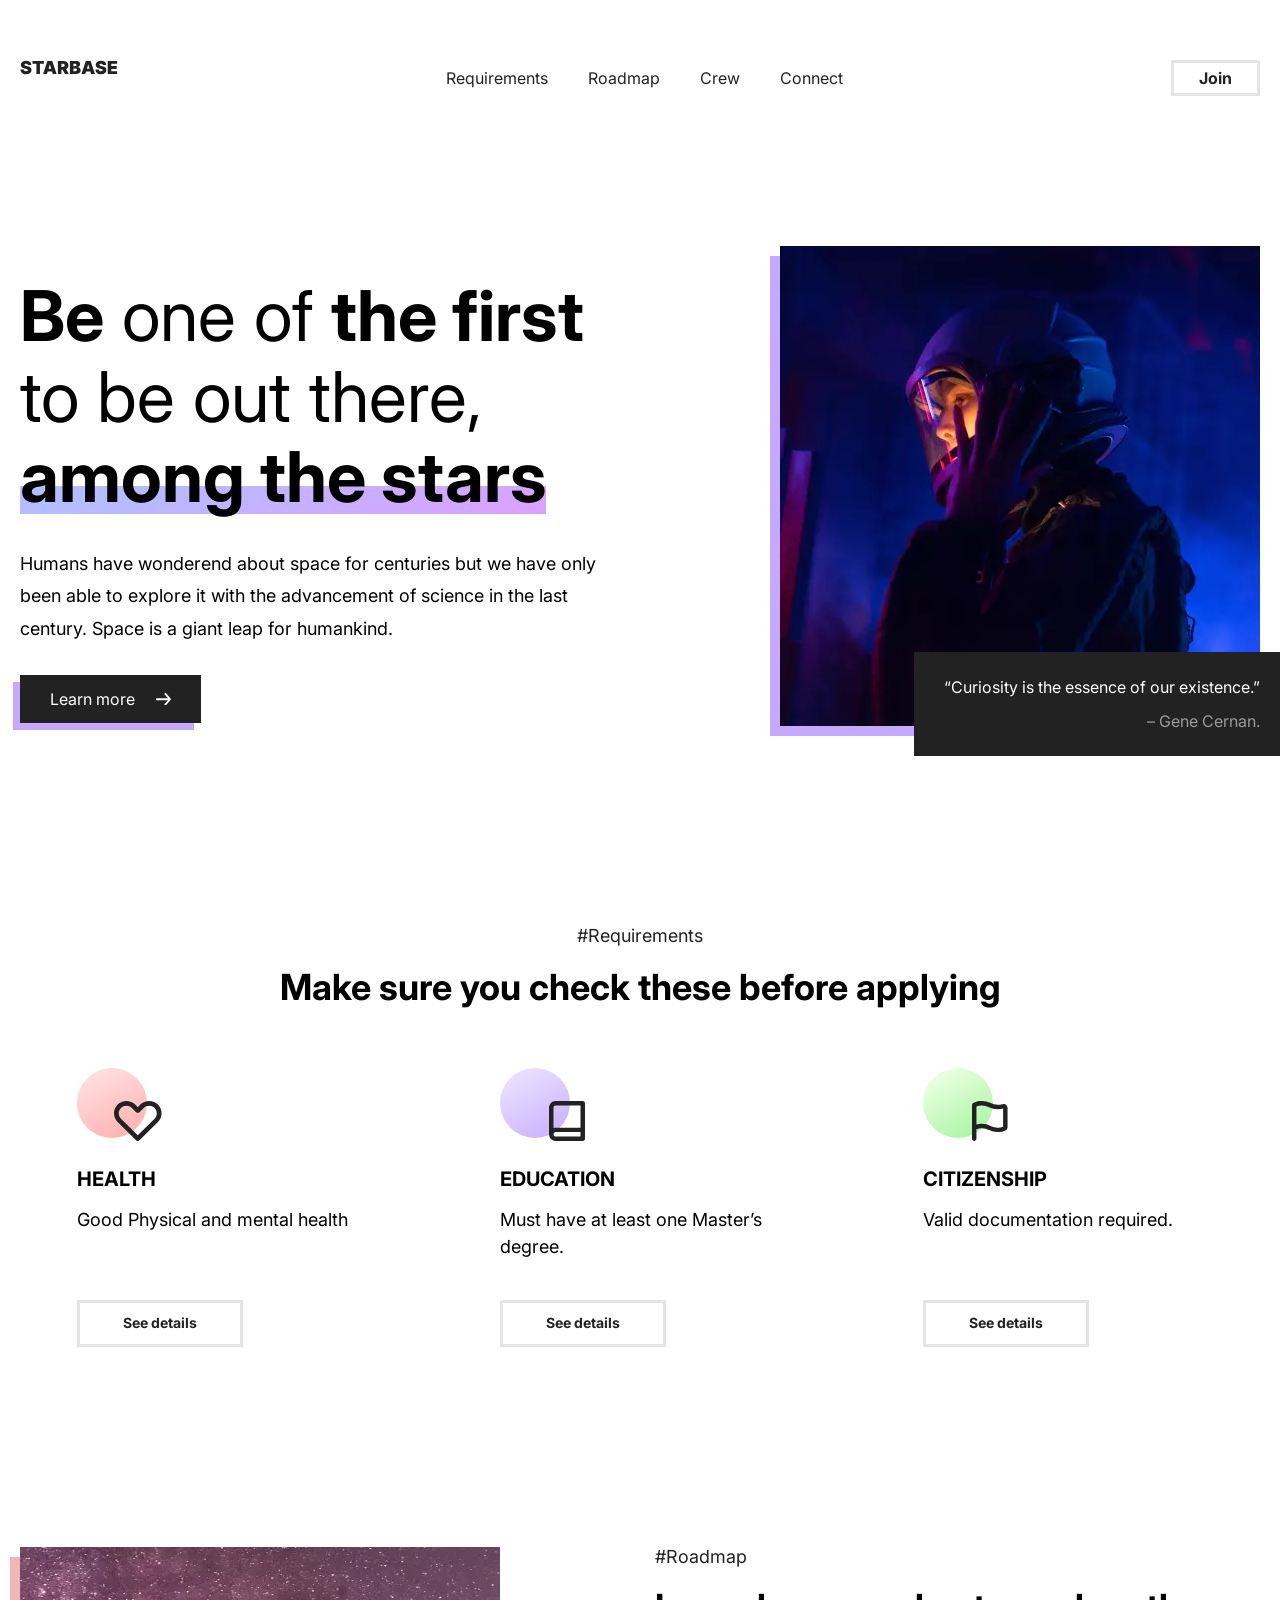
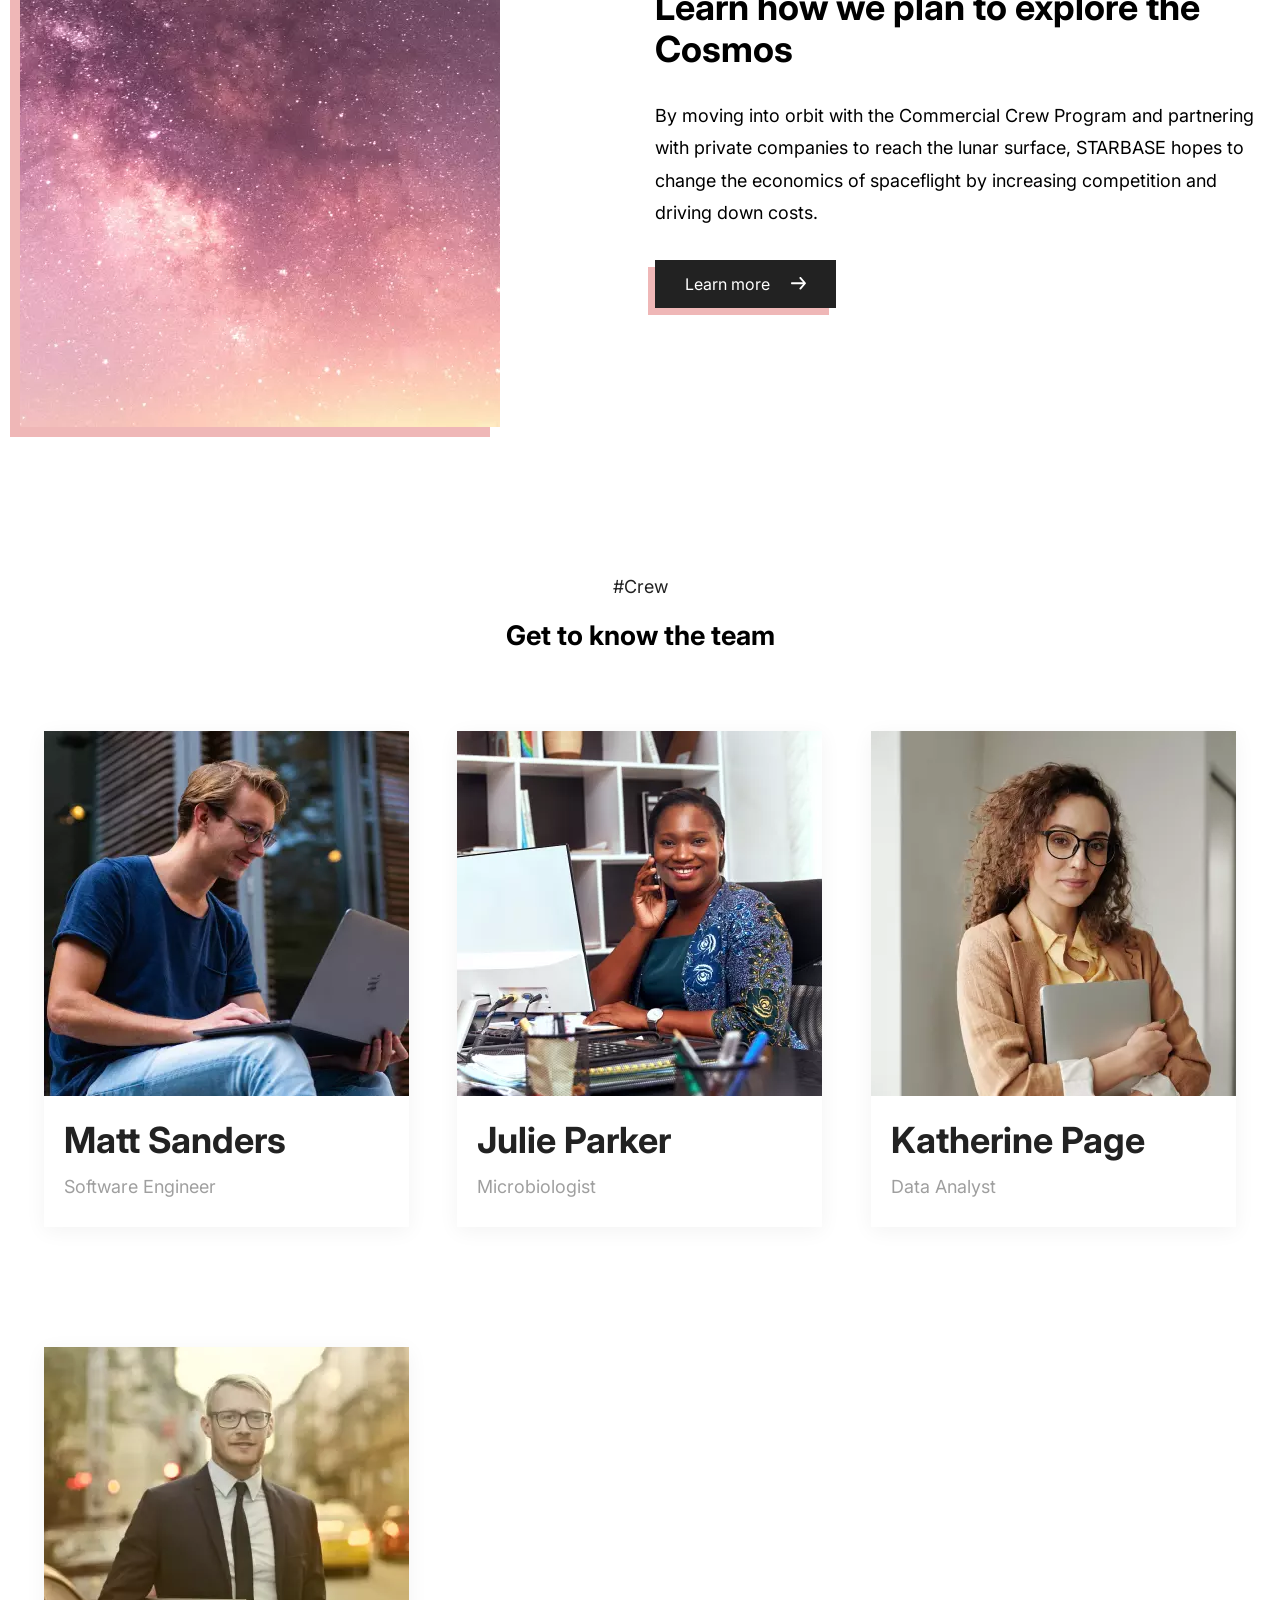
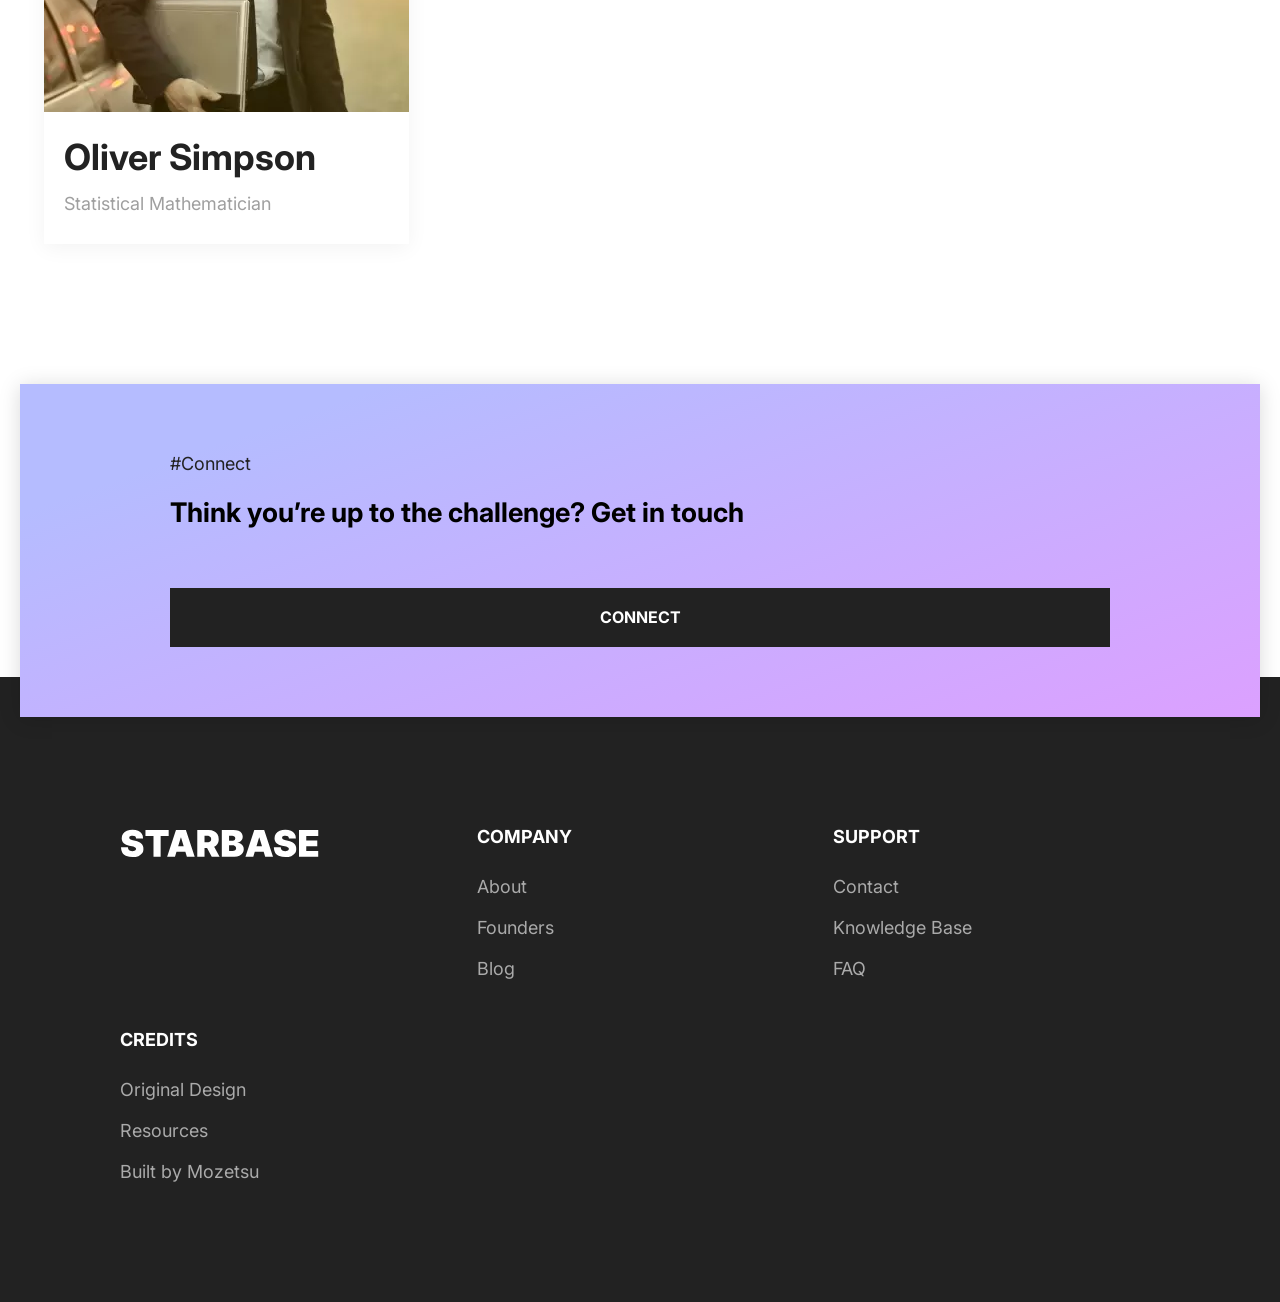
==== commit 7bf43b0b: "Built footer section." ====
--- a/index.html
+++ b/index.html
@@ -10,6 +10,147 @@
 		<script defer src="js/main.js"></script>
 	</head>
 	<body>
+		<nav class="navbar container">
+			<span class="navbar__logo">
+				<svg width="98" height="15" viewBox="0 0 98 15" fill="none" xmlns="http://www.w3.org/2000/svg">
+					<path
+						d="M7.90057 5C7.86648 4.57386 7.70668 4.24148 7.42116 4.00284C7.13991 3.7642 6.71165 3.64489 6.13636 3.64489C5.76989 3.64489 5.46946 3.68963 5.23509 3.77912C5.00497 3.86435 4.83452 3.98153 4.72372 4.13068C4.61293 4.27983 4.5554 4.45028 4.55114 4.64205C4.54261 4.79972 4.57031 4.94247 4.63423 5.07031C4.70242 5.19389 4.80895 5.30682 4.95384 5.40909C5.09872 5.5071 5.28409 5.59659 5.50994 5.67756C5.7358 5.75852 6.00426 5.83097 6.31534 5.89489L7.3892 6.125C8.11364 6.27841 8.73366 6.48082 9.24929 6.73224C9.76491 6.98366 10.1868 7.27983 10.5149 7.62074C10.843 7.95739 11.0838 8.33665 11.2372 8.75852C11.3949 9.1804 11.4759 9.64062 11.4801 10.1392C11.4759 11 11.2607 11.7287 10.8345 12.3253C10.4084 12.9219 9.79901 13.3757 9.00639 13.6868C8.21804 13.9979 7.26989 14.1534 6.16193 14.1534C5.02415 14.1534 4.03125 13.9851 3.18324 13.6484C2.33949 13.3118 1.68324 12.794 1.21449 12.0952C0.75 11.392 0.515625 10.4929 0.511364 9.39773H3.88636C3.90767 9.7983 4.00781 10.1349 4.18679 10.4077C4.36577 10.6804 4.61719 10.8871 4.94105 11.0277C5.26918 11.1683 5.65909 11.2386 6.1108 11.2386C6.49006 11.2386 6.80753 11.1918 7.06321 11.098C7.31889 11.0043 7.51278 10.8743 7.64489 10.7081C7.77699 10.5419 7.84517 10.3523 7.84943 10.1392C7.84517 9.93892 7.77912 9.7642 7.65128 9.61506C7.5277 9.46165 7.32315 9.32528 7.03764 9.20597C6.75213 9.08239 6.36648 8.96733 5.88068 8.8608L4.5767 8.57955C3.41761 8.32812 2.50355 7.90838 1.83452 7.32031C1.16974 6.72798 0.839489 5.92045 0.84375 4.89773C0.839489 4.06676 1.06108 3.3402 1.50852 2.71804C1.96023 2.09162 2.58452 1.60369 3.38139 1.25426C4.18253 0.904829 5.10085 0.730113 6.13636 0.730113C7.19318 0.730113 8.10724 0.90696 8.87855 1.26065C9.64986 1.61435 10.2443 2.11293 10.6619 2.75639C11.0838 3.3956 11.2969 4.14347 11.3011 5H7.90057ZM12.4741 3.77273V0.909091H23.8519V3.77273H19.9144V14H16.4116V3.77273H12.4741ZM26.9377 14H23.1025L27.4235 0.909091H32.2814L36.6025 14H32.7672L29.9036 4.5142H29.8013L26.9377 14ZM26.2218 8.83523H33.432V11.4943H26.2218V8.83523ZM37.8633 14V0.909091H43.5138C44.4854 0.909091 45.3356 1.08594 46.0643 1.43963C46.793 1.79332 47.3597 2.30256 47.7646 2.96733C48.1694 3.6321 48.3718 4.42898 48.3718 5.35795C48.3718 6.29545 48.163 7.08594 47.7454 7.7294C47.332 8.37287 46.7504 8.85866 46.0004 9.18679C45.2546 9.51491 44.3832 9.67898 43.386 9.67898H40.011V6.91761H42.6701C43.0877 6.91761 43.4435 6.86648 43.7376 6.7642C44.0359 6.65767 44.2638 6.48935 44.4215 6.25923C44.5835 6.02912 44.6644 5.72869 44.6644 5.35795C44.6644 4.98295 44.5835 4.67827 44.4215 4.44389C44.2638 4.20526 44.0359 4.03054 43.7376 3.91974C43.4435 3.80469 43.0877 3.74716 42.6701 3.74716H41.4173V14H37.8633ZM45.5337 7.99148L48.8065 14H44.9457L41.7496 7.99148H45.5337ZM49.8867 14V0.909091H55.5629C56.56 0.909091 57.3974 1.04332 58.0749 1.31179C58.7567 1.58026 59.2702 1.95952 59.6154 2.44957C59.9648 2.93963 60.1396 3.51704 60.1396 4.18182C60.1396 4.66335 60.033 5.10227 59.82 5.49858C59.6112 5.89489 59.3171 6.22727 58.9379 6.49574C58.5586 6.75994 58.1154 6.94318 57.6083 7.04545V7.1733C58.1708 7.1946 58.6822 7.33736 59.1424 7.60156C59.6026 7.86151 59.9691 8.22159 60.2418 8.68182C60.5146 9.13778 60.6509 9.67472 60.6509 10.2926C60.6509 11.0085 60.4634 11.6456 60.0884 12.2038C59.7177 12.7621 59.1893 13.201 58.5032 13.5206C57.8171 13.8402 56.9989 14 56.0487 14H49.8867ZM53.4407 11.1619H55.1026C55.6992 11.1619 56.1467 11.0511 56.445 10.8295C56.7433 10.6037 56.8924 10.2713 56.8924 9.83239C56.8924 9.52557 56.8221 9.26562 56.6815 9.05256C56.5408 8.83949 56.3406 8.67756 56.0806 8.56676C55.8249 8.45597 55.516 8.40057 55.1538 8.40057H53.4407V11.1619ZM53.4407 6.2017H54.8981C55.2092 6.2017 55.484 6.1527 55.7227 6.05469C55.9613 5.95668 56.1467 5.81605 56.2788 5.63281C56.4151 5.44531 56.4833 5.21733 56.4833 4.94886C56.4833 4.54403 56.3384 4.23508 56.0487 4.02202C55.7589 3.80469 55.3924 3.69602 54.9492 3.69602H53.4407V6.2017ZM65.3107 14H61.4755L65.7965 0.909091H70.6545L74.9755 14H71.1403L68.2766 4.5142H68.1744L65.3107 14ZM64.5948 8.83523H71.805V11.4943H64.5948V8.83523ZM82.7834 5C82.7493 4.57386 82.5895 4.24148 82.304 4.00284C82.0227 3.7642 81.5945 3.64489 81.0192 3.64489C80.6527 3.64489 80.3523 3.68963 80.1179 3.77912C79.8878 3.86435 79.7173 3.98153 79.6065 4.13068C79.4957 4.27983 79.4382 4.45028 79.4339 4.64205C79.4254 4.79972 79.4531 4.94247 79.517 5.07031C79.5852 5.19389 79.6918 5.30682 79.8366 5.40909C79.9815 5.5071 80.1669 5.59659 80.3928 5.67756C80.6186 5.75852 80.8871 5.83097 81.1982 5.89489L82.272 6.125C82.9964 6.27841 83.6165 6.48082 84.1321 6.73224C84.6477 6.98366 85.0696 7.27983 85.3977 7.62074C85.7259 7.95739 85.9666 8.33665 86.12 8.75852C86.2777 9.1804 86.3587 9.64062 86.3629 10.1392C86.3587 11 86.1435 11.7287 85.7173 12.3253C85.2912 12.9219 84.6818 13.3757 83.8892 13.6868C83.1009 13.9979 82.1527 14.1534 81.0447 14.1534C79.907 14.1534 78.9141 13.9851 78.0661 13.6484C77.2223 13.3118 76.5661 12.794 76.0973 12.0952C75.6328 11.392 75.3984 10.4929 75.3942 9.39773H78.7692C78.7905 9.7983 78.8906 10.1349 79.0696 10.4077C79.2486 10.6804 79.5 10.8871 79.8239 11.0277C80.152 11.1683 80.5419 11.2386 80.9936 11.2386C81.3729 11.2386 81.6903 11.1918 81.946 11.098C82.2017 11.0043 82.3956 10.8743 82.5277 10.7081C82.6598 10.5419 82.728 10.3523 82.7322 10.1392C82.728 9.93892 82.6619 9.7642 82.5341 9.61506C82.4105 9.46165 82.206 9.32528 81.9205 9.20597C81.6349 9.08239 81.2493 8.96733 80.7635 8.8608L79.4595 8.57955C78.3004 8.32812 77.3864 7.90838 76.7173 7.32031C76.0526 6.72798 75.7223 5.92045 75.7266 4.89773C75.7223 4.06676 75.9439 3.3402 76.3913 2.71804C76.843 2.09162 77.4673 1.60369 78.2642 1.25426C79.0653 0.904829 79.9837 0.730113 81.0192 0.730113C82.076 0.730113 82.9901 0.90696 83.7614 1.26065C84.5327 1.61435 85.1271 2.11293 85.5447 2.75639C85.9666 3.3956 86.1797 4.14347 86.1839 5H82.7834ZM87.7148 14V0.909091H97.1495V3.77273H91.2688V6.02273H96.6637V8.88636H91.2688V11.1364H97.1239V14H87.7148Z"
+						fill="#222222"
+					/>
+				</svg>
+			</span>
+			<ul class="navbar__items">
+				<li class="navbar__item"><a href="#">Requirements</a></li>
+				<li class="navbar__item"><a href="#">Roadmap</a></li>
+				<li class="navbar__item"><a href="#">Crew</a></li>
+				<li class="navbar__item"><a href="#">Connect</a></li>
+				<li class="navbar__item btn btn__classic btn__join-mobile"><a href="#">Join</a></li>
+			</ul>
+			<a class="navbar__btn btn btn__classic btn__join-desktop" href="#">Join</a>
+			<a class="navbar__btn btn btn__burguer" href="#">
+				<svg width="30" height="21" viewBox="0 0 38 21" fill="none" xmlns="http://www.w3.org/2000/svg">
+					<rect x="11" width="27" height="5" fill="#222222" />
+					<rect y="16" width="38" height="5" fill="#222222" />
+				</svg>
+			</a>
+		</nav>
+		<section class="hero container grid--1x2">
+			<section class="hero__text">
+				<p class="header">
+					<span class="text-bold">Be</span> one of <span class="text-bold">the first</span> to be out there,
+					<span class="text-bold magic-underline">among the stars</span>
+				</p>
+				<p class="paragraph">
+					Humans have wonderend about space for centuries but we have only been able to explore it with the advancement
+					of science in the last century. Space is a giant leap for humankind.
+				</p>
+				<a class="btn btn__dark btn--shadow01" href="#"
+					>Learn more
+					<span class="arrow-container"
+						><svg
+							class="arrow"
+							width="48"
+							height="40"
+							viewBox="0 0 48 40"
+							fill="none"
+							xmlns="http://www.w3.org/2000/svg"
+						>
+							<path
+								class="arrow__light"
+								d="M2.99107 22.8551H38.4652L27.6076 35.3111C27.3562 35.6 27.1668 35.9334 27.0503 36.2921C26.9338 36.6509 26.8924 37.0281 26.9286 37.4022C27.0015 38.1576 27.3856 38.8544 27.9964 39.3393C28.6073 39.8243 29.3947 40.0576 30.1857 39.9879C30.9766 39.9183 31.7061 39.5514 32.2138 38.9679L47.1692 21.8266C47.2698 21.6903 47.3598 21.547 47.4384 21.3981C47.4384 21.2552 47.5879 21.1695 47.6478 21.0267C47.7833 20.6991 47.8543 20.3504 47.8571 19.9982C47.8543 19.646 47.7833 19.2973 47.6478 18.9697C47.6478 18.8269 47.4982 18.7412 47.4384 18.5983C47.3598 18.4494 47.2698 18.3061 47.1692 18.1698L32.2138 1.02849C31.9326 0.705992 31.5804 0.446643 31.1824 0.268885C30.7843 0.0911263 30.3501 -0.000676145 29.9107 5.45768e-06C29.2118 -0.00129875 28.5346 0.231181 27.9964 0.657089C27.6936 0.896923 27.4432 1.19147 27.2597 1.52386C27.0762 1.85625 26.9631 2.21995 26.927 2.59414C26.8909 2.96833 26.9324 3.34564 27.0492 3.70448C27.166 4.06331 27.3557 4.39662 27.6076 4.6853L38.4652 17.1413H2.99107C2.19779 17.1413 1.437 17.4423 0.876065 17.9781C0.31513 18.5139 0 19.2405 0 19.9982C0 20.7559 0.31513 21.4826 0.876065 22.0183C1.437 22.5541 2.19779 22.8551 2.99107 22.8551Z"
+								fill="#222222"
+							/>
+						</svg>
+					</span>
+				</a>
+			</section>
+			<section class="hero__frame shadow-accent01">
+				<picture class="frame">
+					<source
+						type="image/webp"
+						srcset="images/astronaut.webp 1x, images/astronaut@2x.webp 2x, images/astronaut@3x.webp 3x"
+					/>
+					<source
+						type="image/png"
+						srcset="images/astronaut.png 1x, images/astronaut@2x.png 2x, images/astronaut@3x.png 3x"
+					/>
+					<img class="image" src="images/astronaut.png" alt="An astronaut holding his helmet." />
+				</picture>
+				<section class="quote">
+					<p class="quote__text">“Curiosity is the essence of our existence.”</p>
+					<p class="quote__author">– Gene Cernan.</p>
+				</section>
+			</section>
+		</section>
+		<section class="requirements container">
+			<section class="requirements__header">
+				<a href="#" class="hashtag">#Requirements</a>
+				<h1 class="title">Make sure you check these before applying</h1>
+			</section>
+			<section class="requirements__body grid--1x3">
+				<section class="card">
+					<section class="card__logo card--health"></section>
+					<p class="card__header">Health</p>
+					<p class="card__body">Good Physical and mental health</p>
+					<a class="btn btn__classic">See details</a>
+				</section>
+				<section class="card">
+					<section class="card__logo card--education"></section>
+					<p class="card__header">Education</p>
+					<p class="card__body">Must have at least one Master’s degree.</p>
+					<a class="btn btn__classic">See details</a>
+				</section>
+				<section class="card">
+					<section class="card__logo card--citizenship"></section>
+					<p class="card__header">Citizenship</p>
+					<p class="card__body">Valid documentation required.</p>
+					<a class="btn btn__classic">See details</a>
+				</section>
+			</section>
+		</section>
+		<section class="hero container grid--1x2">
+			<section class="hero__frame grid--start shadow-accent02">
+				<picture class="frame">
+					<source
+						type="image/webp"
+						srcset="images/galaxy.webp 1x, images/galaxy@2x.webp 2x, images/galaxy@3x.webp 3x"
+					/>
+					<source type="image/png" srcset="images/galaxy.png 1x, images/galaxy@2x.png 2x, images/galaxy@3x.png 3x" />
+					<img class="image" src="images/galaxy.png" alt="Galaxy with plenty stars." />
+				</picture>
+			</section>
+			<section class="hero__text">
+				<a href="#" class="hashtag">#Roadmap</a>
+				<h1 class="header--2">
+					Learn how <span class="text-bold">we</span> plan to
+					<span class="text-bold">explore the Cosmos</span>
+				</h1>
+				<p class="paragraph">
+					By moving into orbit with the Commercial Crew Program and partnering with private companies to reach the lunar
+					surface, STARBASE hopes to change the economics of spaceflight by increasing competition and driving down
+					costs.
+				</p>
+				<a class="btn btn__dark btn--shadow02" href="#"
+					>Learn more
+					<span class="arrow-container"
+						><svg
+							class="arrow"
+							width="48"
+							height="40"
+							viewBox="0 0 48 40"
+							fill="none"
+							xmlns="http://www.w3.org/2000/svg"
+						>
+							<path
+								class="arrow__light"
+								d="M2.99107 22.8551H38.4652L27.6076 35.3111C27.3562 35.6 27.1668 35.9334 27.0503 36.2921C26.9338 36.6509 26.8924 37.0281 26.9286 37.4022C27.0015 38.1576 27.3856 38.8544 27.9964 39.3393C28.6073 39.8243 29.3947 40.0576 30.1857 39.9879C30.9766 39.9183 31.7061 39.5514 32.2138 38.9679L47.1692 21.8266C47.2698 21.6903 47.3598 21.547 47.4384 21.3981C47.4384 21.2552 47.5879 21.1695 47.6478 21.0267C47.7833 20.6991 47.8543 20.3504 47.8571 19.9982C47.8543 19.646 47.7833 19.2973 47.6478 18.9697C47.6478 18.8269 47.4982 18.7412 47.4384 18.5983C47.3598 18.4494 47.2698 18.3061 47.1692 18.1698L32.2138 1.02849C31.9326 0.705992 31.5804 0.446643 31.1824 0.268885C30.7843 0.0911263 30.3501 -0.000676145 29.9107 5.45768e-06C29.2118 -0.00129875 28.5346 0.231181 27.9964 0.657089C27.6936 0.896923 27.4432 1.19147 27.2597 1.52386C27.0762 1.85625 26.9631 2.21995 26.927 2.59414C26.8909 2.96833 26.9324 3.34564 27.0492 3.70448C27.166 4.06331 27.3557 4.39662 27.6076 4.6853L38.4652 17.1413H2.99107C2.19779 17.1413 1.437 17.4423 0.876065 17.9781C0.31513 18.5139 0 19.2405 0 19.9982C0 20.7559 0.31513 21.4826 0.876065 22.0183C1.437 22.5541 2.19779 22.8551 2.99107 22.8551Z"
+								fill="#222222"
+							/>
+						</svg>
+					</span>
+				</a>
+			</section>
+		</section>
 		<section class="crew container">
 			<section class="crew__header">
 				<a href="#" class="hashtag">#Crew</a>
@@ -107,5 +248,55 @@
 				<a class="btn btn__dark" href="#">Connect</a>
 			</section>
 		</section>
+		<footer>
+			<section class="container grid--1x3">
+				<span class="logo">
+					<svg width="200" height="33" viewBox="0 0 98 15" fill="none" xmlns="http://www.w3.org/2000/svg">
+						<path
+							d="M7.90057 5C7.86648 4.57386 7.70668 4.24148 7.42116 4.00284C7.13991 3.7642 6.71165 3.64489 6.13636 3.64489C5.76989 3.64489 5.46946 3.68963 5.23509 3.77912C5.00497 3.86435 4.83452 3.98153 4.72372 4.13068C4.61293 4.27983 4.5554 4.45028 4.55114 4.64205C4.54261 4.79972 4.57031 4.94247 4.63423 5.07031C4.70242 5.19389 4.80895 5.30682 4.95384 5.40909C5.09872 5.5071 5.28409 5.59659 5.50994 5.67756C5.7358 5.75852 6.00426 5.83097 6.31534 5.89489L7.3892 6.125C8.11364 6.27841 8.73366 6.48082 9.24929 6.73224C9.76491 6.98366 10.1868 7.27983 10.5149 7.62074C10.843 7.95739 11.0838 8.33665 11.2372 8.75852C11.3949 9.1804 11.4759 9.64062 11.4801 10.1392C11.4759 11 11.2607 11.7287 10.8345 12.3253C10.4084 12.9219 9.79901 13.3757 9.00639 13.6868C8.21804 13.9979 7.26989 14.1534 6.16193 14.1534C5.02415 14.1534 4.03125 13.9851 3.18324 13.6484C2.33949 13.3118 1.68324 12.794 1.21449 12.0952C0.75 11.392 0.515625 10.4929 0.511364 9.39773H3.88636C3.90767 9.7983 4.00781 10.1349 4.18679 10.4077C4.36577 10.6804 4.61719 10.8871 4.94105 11.0277C5.26918 11.1683 5.65909 11.2386 6.1108 11.2386C6.49006 11.2386 6.80753 11.1918 7.06321 11.098C7.31889 11.0043 7.51278 10.8743 7.64489 10.7081C7.77699 10.5419 7.84517 10.3523 7.84943 10.1392C7.84517 9.93892 7.77912 9.7642 7.65128 9.61506C7.5277 9.46165 7.32315 9.32528 7.03764 9.20597C6.75213 9.08239 6.36648 8.96733 5.88068 8.8608L4.5767 8.57955C3.41761 8.32812 2.50355 7.90838 1.83452 7.32031C1.16974 6.72798 0.839489 5.92045 0.84375 4.89773C0.839489 4.06676 1.06108 3.3402 1.50852 2.71804C1.96023 2.09162 2.58452 1.60369 3.38139 1.25426C4.18253 0.904829 5.10085 0.730113 6.13636 0.730113C7.19318 0.730113 8.10724 0.90696 8.87855 1.26065C9.64986 1.61435 10.2443 2.11293 10.6619 2.75639C11.0838 3.3956 11.2969 4.14347 11.3011 5H7.90057ZM12.4741 3.77273V0.909091H23.8519V3.77273H19.9144V14H16.4116V3.77273H12.4741ZM26.9377 14H23.1025L27.4235 0.909091H32.2814L36.6025 14H32.7672L29.9036 4.5142H29.8013L26.9377 14ZM26.2218 8.83523H33.432V11.4943H26.2218V8.83523ZM37.8633 14V0.909091H43.5138C44.4854 0.909091 45.3356 1.08594 46.0643 1.43963C46.793 1.79332 47.3597 2.30256 47.7646 2.96733C48.1694 3.6321 48.3718 4.42898 48.3718 5.35795C48.3718 6.29545 48.163 7.08594 47.7454 7.7294C47.332 8.37287 46.7504 8.85866 46.0004 9.18679C45.2546 9.51491 44.3832 9.67898 43.386 9.67898H40.011V6.91761H42.6701C43.0877 6.91761 43.4435 6.86648 43.7376 6.7642C44.0359 6.65767 44.2638 6.48935 44.4215 6.25923C44.5835 6.02912 44.6644 5.72869 44.6644 5.35795C44.6644 4.98295 44.5835 4.67827 44.4215 4.44389C44.2638 4.20526 44.0359 4.03054 43.7376 3.91974C43.4435 3.80469 43.0877 3.74716 42.6701 3.74716H41.4173V14H37.8633ZM45.5337 7.99148L48.8065 14H44.9457L41.7496 7.99148H45.5337ZM49.8867 14V0.909091H55.5629C56.56 0.909091 57.3974 1.04332 58.0749 1.31179C58.7567 1.58026 59.2702 1.95952 59.6154 2.44957C59.9648 2.93963 60.1396 3.51704 60.1396 4.18182C60.1396 4.66335 60.033 5.10227 59.82 5.49858C59.6112 5.89489 59.3171 6.22727 58.9379 6.49574C58.5586 6.75994 58.1154 6.94318 57.6083 7.04545V7.1733C58.1708 7.1946 58.6822 7.33736 59.1424 7.60156C59.6026 7.86151 59.9691 8.22159 60.2418 8.68182C60.5146 9.13778 60.6509 9.67472 60.6509 10.2926C60.6509 11.0085 60.4634 11.6456 60.0884 12.2038C59.7177 12.7621 59.1893 13.201 58.5032 13.5206C57.8171 13.8402 56.9989 14 56.0487 14H49.8867ZM53.4407 11.1619H55.1026C55.6992 11.1619 56.1467 11.0511 56.445 10.8295C56.7433 10.6037 56.8924 10.2713 56.8924 9.83239C56.8924 9.52557 56.8221 9.26562 56.6815 9.05256C56.5408 8.83949 56.3406 8.67756 56.0806 8.56676C55.8249 8.45597 55.516 8.40057 55.1538 8.40057H53.4407V11.1619ZM53.4407 6.2017H54.8981C55.2092 6.2017 55.484 6.1527 55.7227 6.05469C55.9613 5.95668 56.1467 5.81605 56.2788 5.63281C56.4151 5.44531 56.4833 5.21733 56.4833 4.94886C56.4833 4.54403 56.3384 4.23508 56.0487 4.02202C55.7589 3.80469 55.3924 3.69602 54.9492 3.69602H53.4407V6.2017ZM65.3107 14H61.4755L65.7965 0.909091H70.6545L74.9755 14H71.1403L68.2766 4.5142H68.1744L65.3107 14ZM64.5948 8.83523H71.805V11.4943H64.5948V8.83523ZM82.7834 5C82.7493 4.57386 82.5895 4.24148 82.304 4.00284C82.0227 3.7642 81.5945 3.64489 81.0192 3.64489C80.6527 3.64489 80.3523 3.68963 80.1179 3.77912C79.8878 3.86435 79.7173 3.98153 79.6065 4.13068C79.4957 4.27983 79.4382 4.45028 79.4339 4.64205C79.4254 4.79972 79.4531 4.94247 79.517 5.07031C79.5852 5.19389 79.6918 5.30682 79.8366 5.40909C79.9815 5.5071 80.1669 5.59659 80.3928 5.67756C80.6186 5.75852 80.8871 5.83097 81.1982 5.89489L82.272 6.125C82.9964 6.27841 83.6165 6.48082 84.1321 6.73224C84.6477 6.98366 85.0696 7.27983 85.3977 7.62074C85.7259 7.95739 85.9666 8.33665 86.12 8.75852C86.2777 9.1804 86.3587 9.64062 86.3629 10.1392C86.3587 11 86.1435 11.7287 85.7173 12.3253C85.2912 12.9219 84.6818 13.3757 83.8892 13.6868C83.1009 13.9979 82.1527 14.1534 81.0447 14.1534C79.907 14.1534 78.9141 13.9851 78.0661 13.6484C77.2223 13.3118 76.5661 12.794 76.0973 12.0952C75.6328 11.392 75.3984 10.4929 75.3942 9.39773H78.7692C78.7905 9.7983 78.8906 10.1349 79.0696 10.4077C79.2486 10.6804 79.5 10.8871 79.8239 11.0277C80.152 11.1683 80.5419 11.2386 80.9936 11.2386C81.3729 11.2386 81.6903 11.1918 81.946 11.098C82.2017 11.0043 82.3956 10.8743 82.5277 10.7081C82.6598 10.5419 82.728 10.3523 82.7322 10.1392C82.728 9.93892 82.6619 9.7642 82.5341 9.61506C82.4105 9.46165 82.206 9.32528 81.9205 9.20597C81.6349 9.08239 81.2493 8.96733 80.7635 8.8608L79.4595 8.57955C78.3004 8.32812 77.3864 7.90838 76.7173 7.32031C76.0526 6.72798 75.7223 5.92045 75.7266 4.89773C75.7223 4.06676 75.9439 3.3402 76.3913 2.71804C76.843 2.09162 77.4673 1.60369 78.2642 1.25426C79.0653 0.904829 79.9837 0.730113 81.0192 0.730113C82.076 0.730113 82.9901 0.90696 83.7614 1.26065C84.5327 1.61435 85.1271 2.11293 85.5447 2.75639C85.9666 3.3956 86.1797 4.14347 86.1839 5H82.7834ZM87.7148 14V0.909091H97.1495V3.77273H91.2688V6.02273H96.6637V8.88636H91.2688V11.1364H97.1239V14H87.7148Z"
+							fill="#ffffff"
+						/>
+					</svg>
+				</span>
+				<section class="footer__list">
+					<header class="header">Company</header>
+					<ul class="item">
+						<a href="#">About</a>
+					</ul>
+					<ul class="item">
+						<a href="#">Founders</a>
+					</ul>
+					<ul class="item">
+						<a href="#">Blog</a>
+					</ul>
+				</section>
+				<section class="footer__list">
+					<header class="header">Support</header>
+					<ul class="item">
+						<a href="#">Contact</a>
+					</ul>
+					<ul class="item">
+						<a href="#">Knowledge Base</a>
+					</ul>
+					<ul class="item">
+						<a href="#">FAQ</a>
+					</ul>
+				</section>
+				<section class="footer__list">
+					<header class="header">Credits</header>
+					<ul class="item">
+						<a target="_blank" href="https://dribbble.com/shots/17065504-Digital-agency-landing-page-design"
+							>Original Design</a
+						>
+					</ul>
+					<ul class="item">
+						<a href="#">Resources</a>
+					</ul>
+					<ul class="item">
+						<a target="_blank" href="https://github.com/Mozetsu">Built by Mozetsu</a>
+					</ul>
+				</section>
+			</section>
+		</footer>
 	</body>
 </html>
--- a/css/styles.css
+++ b/css/styles.css
@@ -5,12 +5,14 @@
 @import './grid.css';
 @import './card.css';
 @import './callout.css';
+@import './footer-list.css';
 /* sections */
 @import './profile-card.css';
 @import './sections/navbar.css';
 @import './sections/hero.css';
 @import './sections/requirements.css';
 @import './sections/crew.css';
+@import './sections/footer.css';
 
 :root {
 	/* variables  */
@@ -50,7 +52,7 @@
 		'Helvetica Neue', sans-serif;
 	font-size: 1.8rem;
 	font-weight: 400;
-	padding: 0 2rem;
+	overflow-x: hidden;
 }
 
 ul {
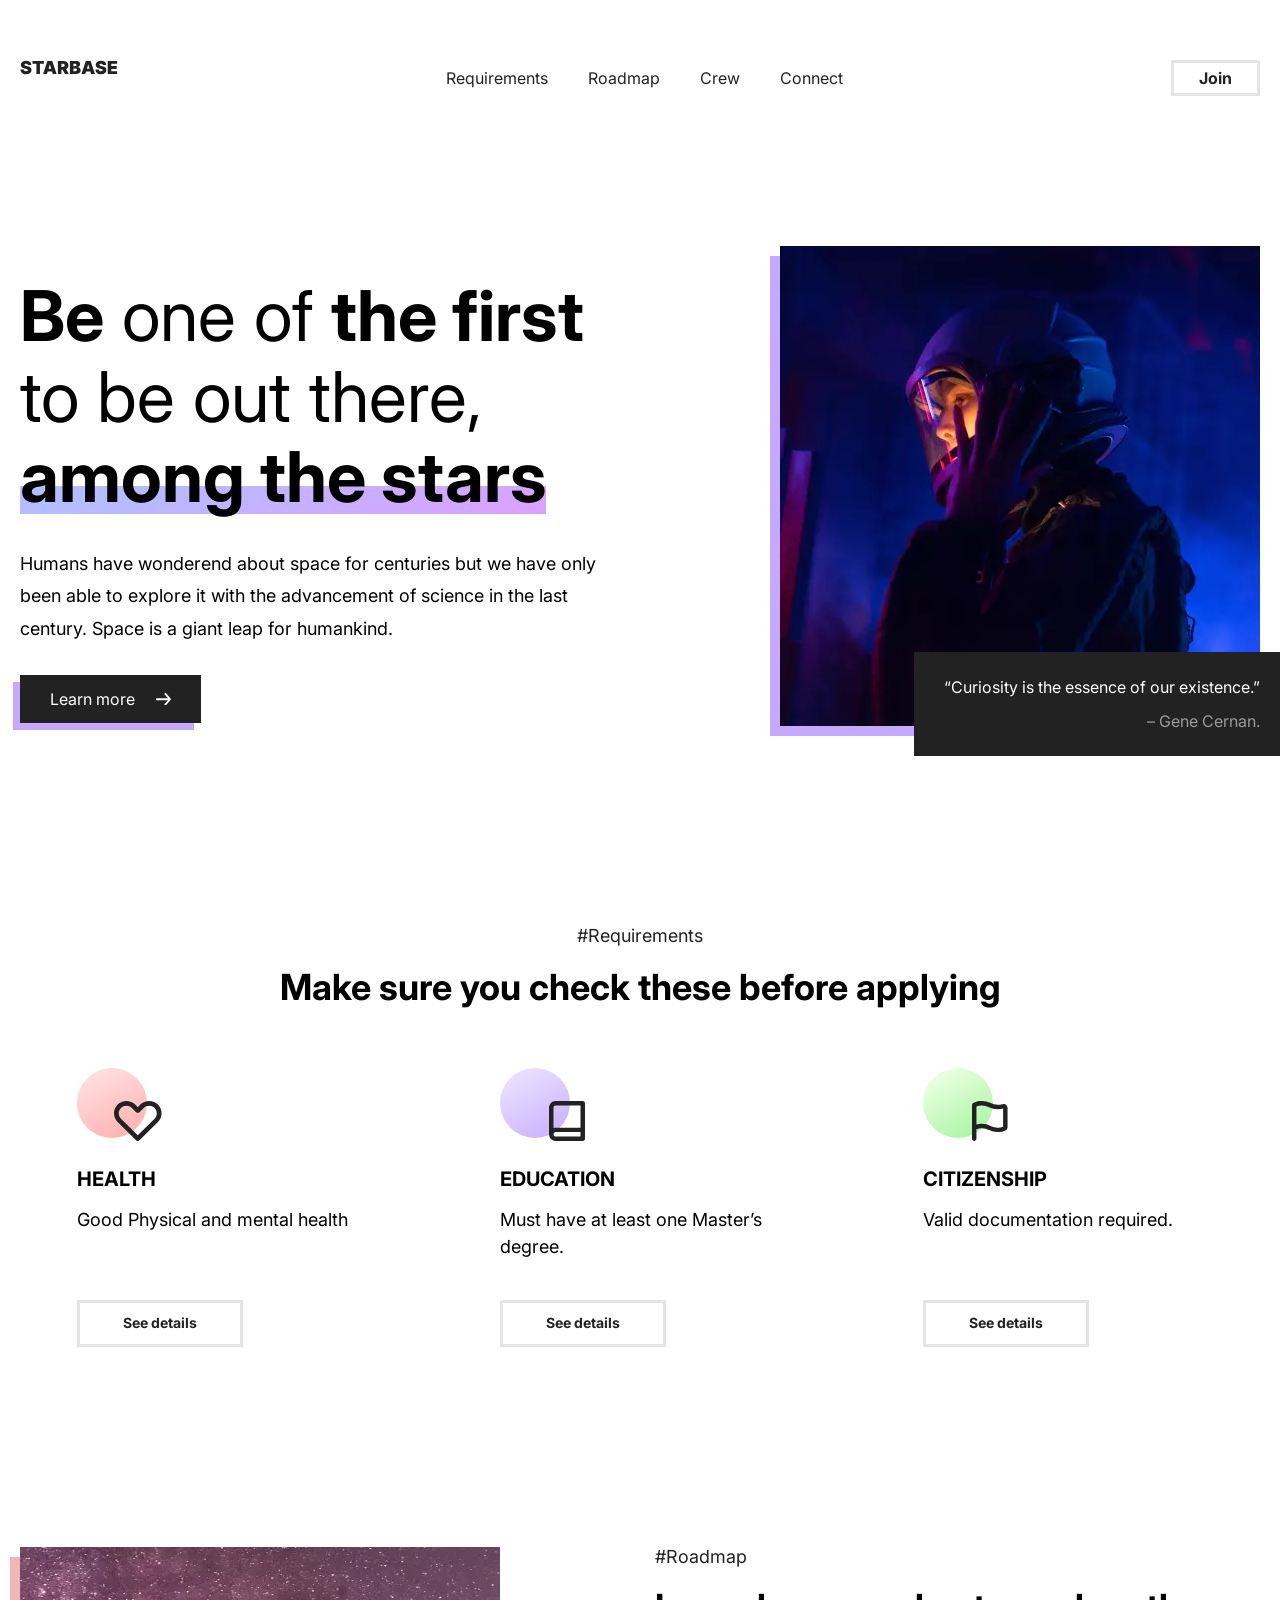
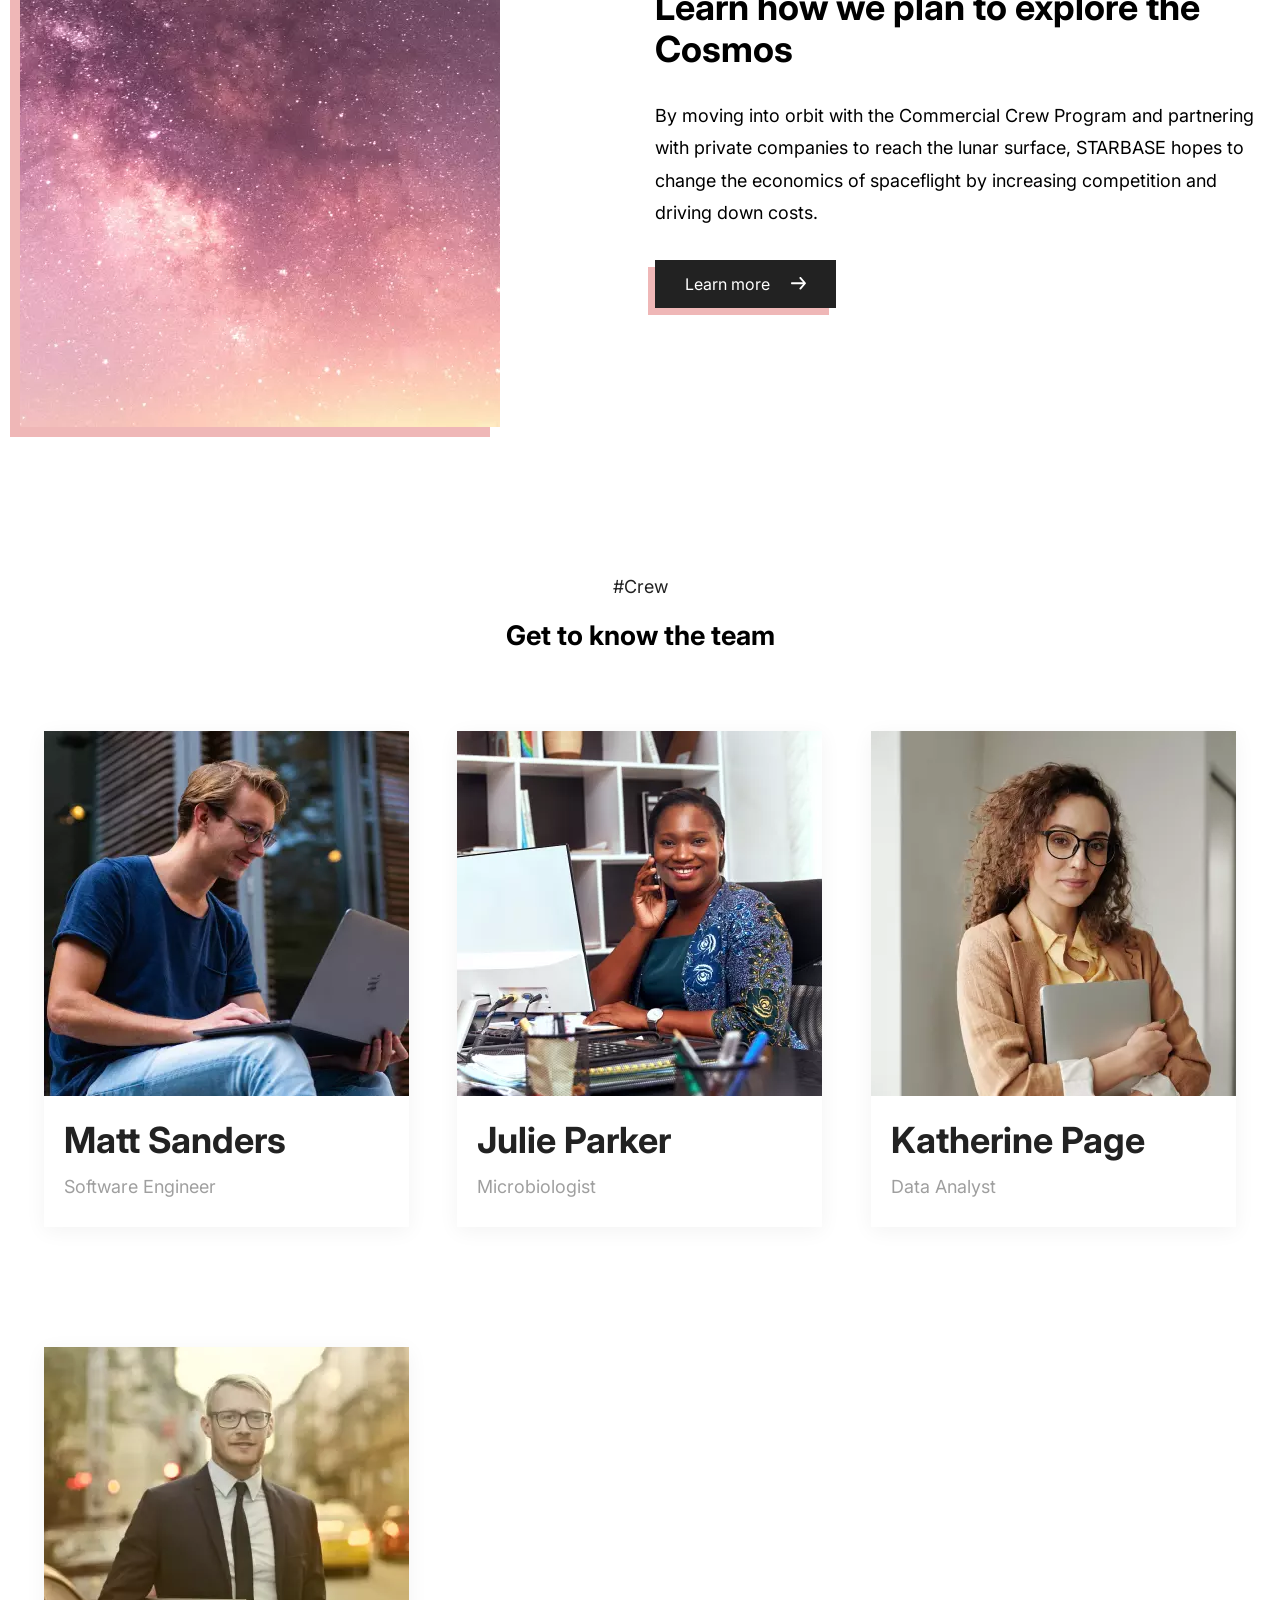
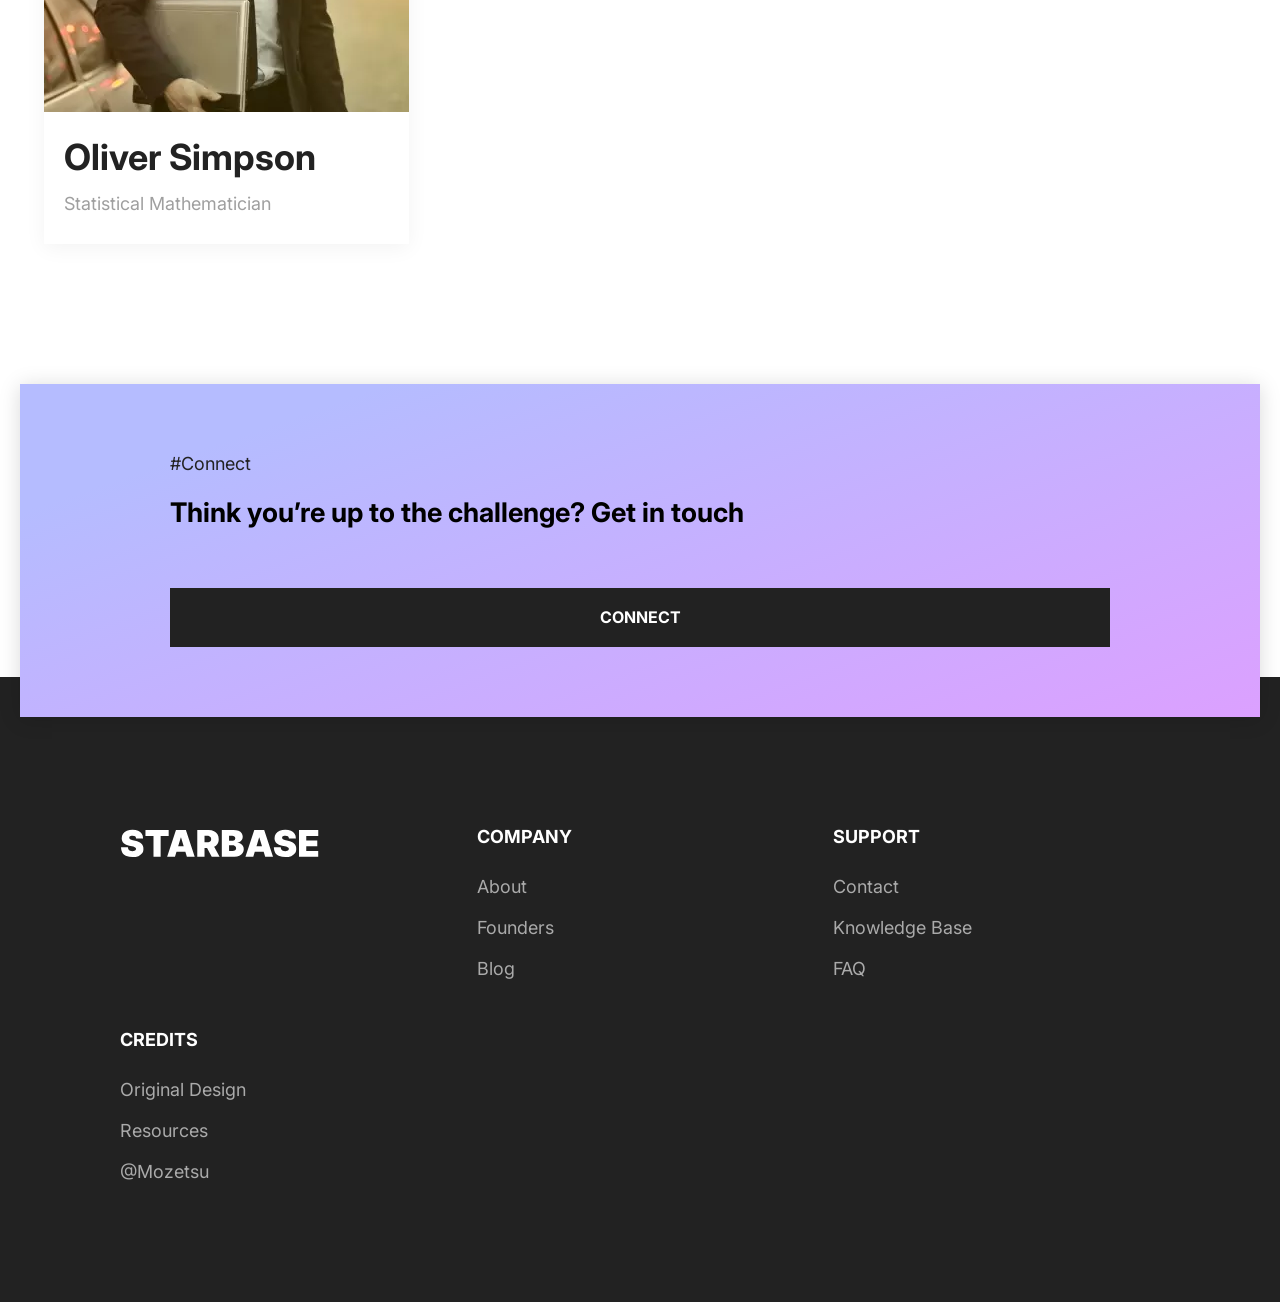
==== commit aa0c0717: "Refactor RESOURCES.md, and footer credits." ====
--- a/index.html
+++ b/index.html
@@ -290,10 +290,10 @@
 						>
 					</ul>
 					<ul class="item">
-						<a href="#">Resources</a>
-					</ul>
-					<ul class="item">
-						<a target="_blank" href="https://github.com/Mozetsu">Built by Mozetsu</a>
+						<a target="_blank" href="https://github.com/Mozetsu/starbase/blob/main/RESOURCES.md">Resources</a>
+					</ul>
+					<ul class="item">
+						<a target="_blank" href="https://github.com/Mozetsu">@Mozetsu</a>
 					</ul>
 				</section>
 			</section>
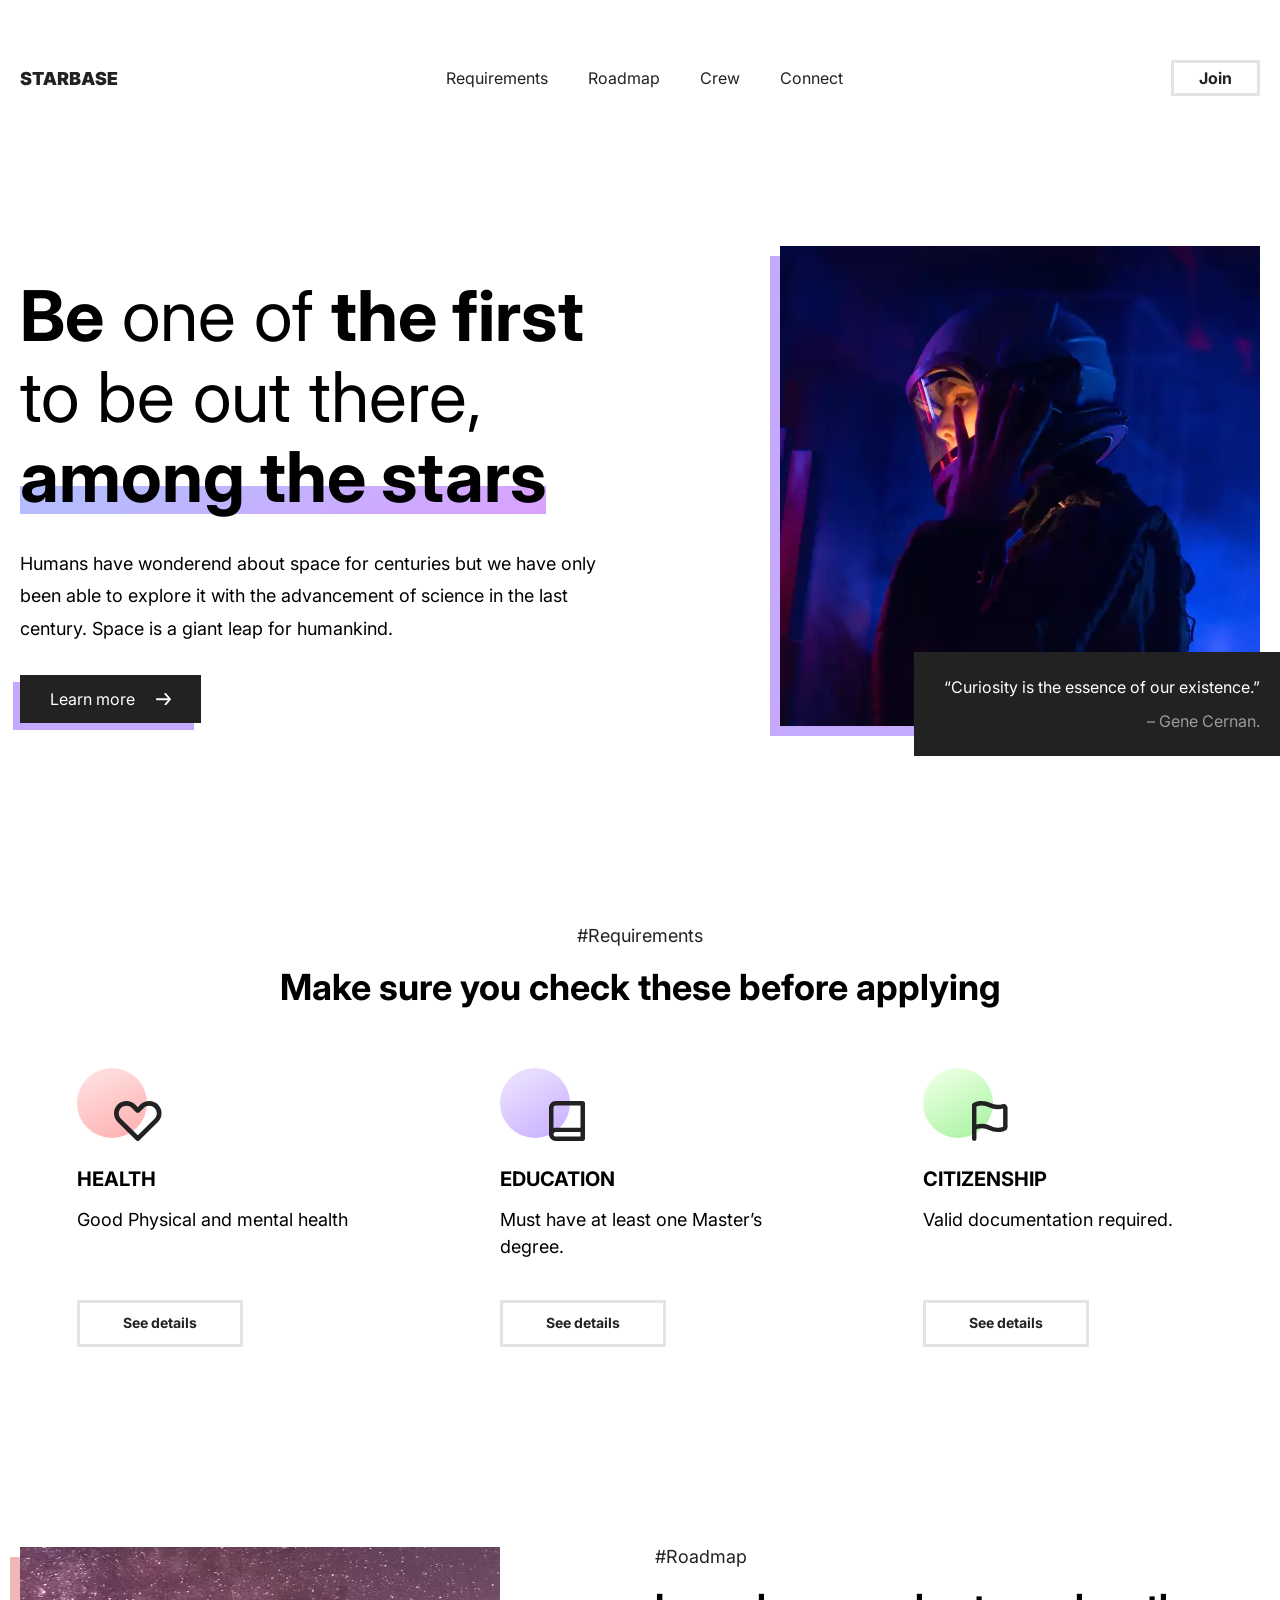
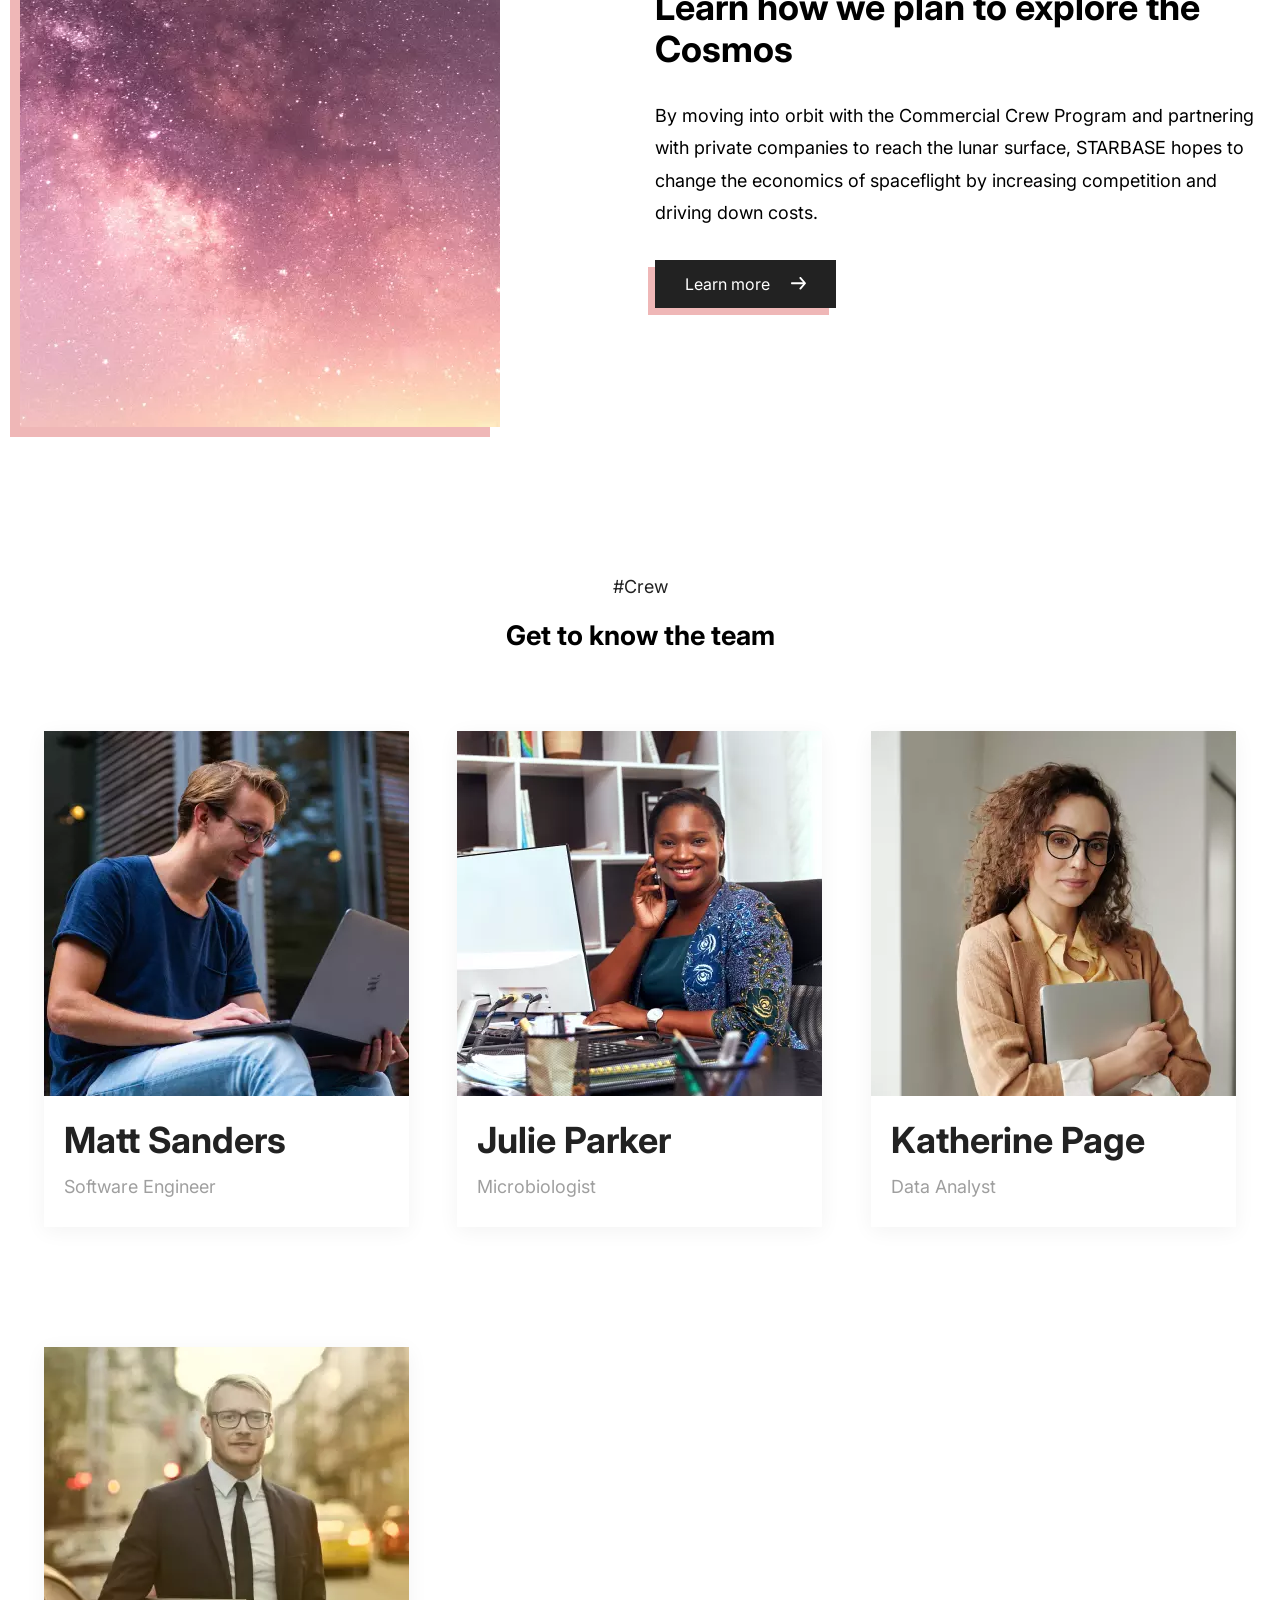
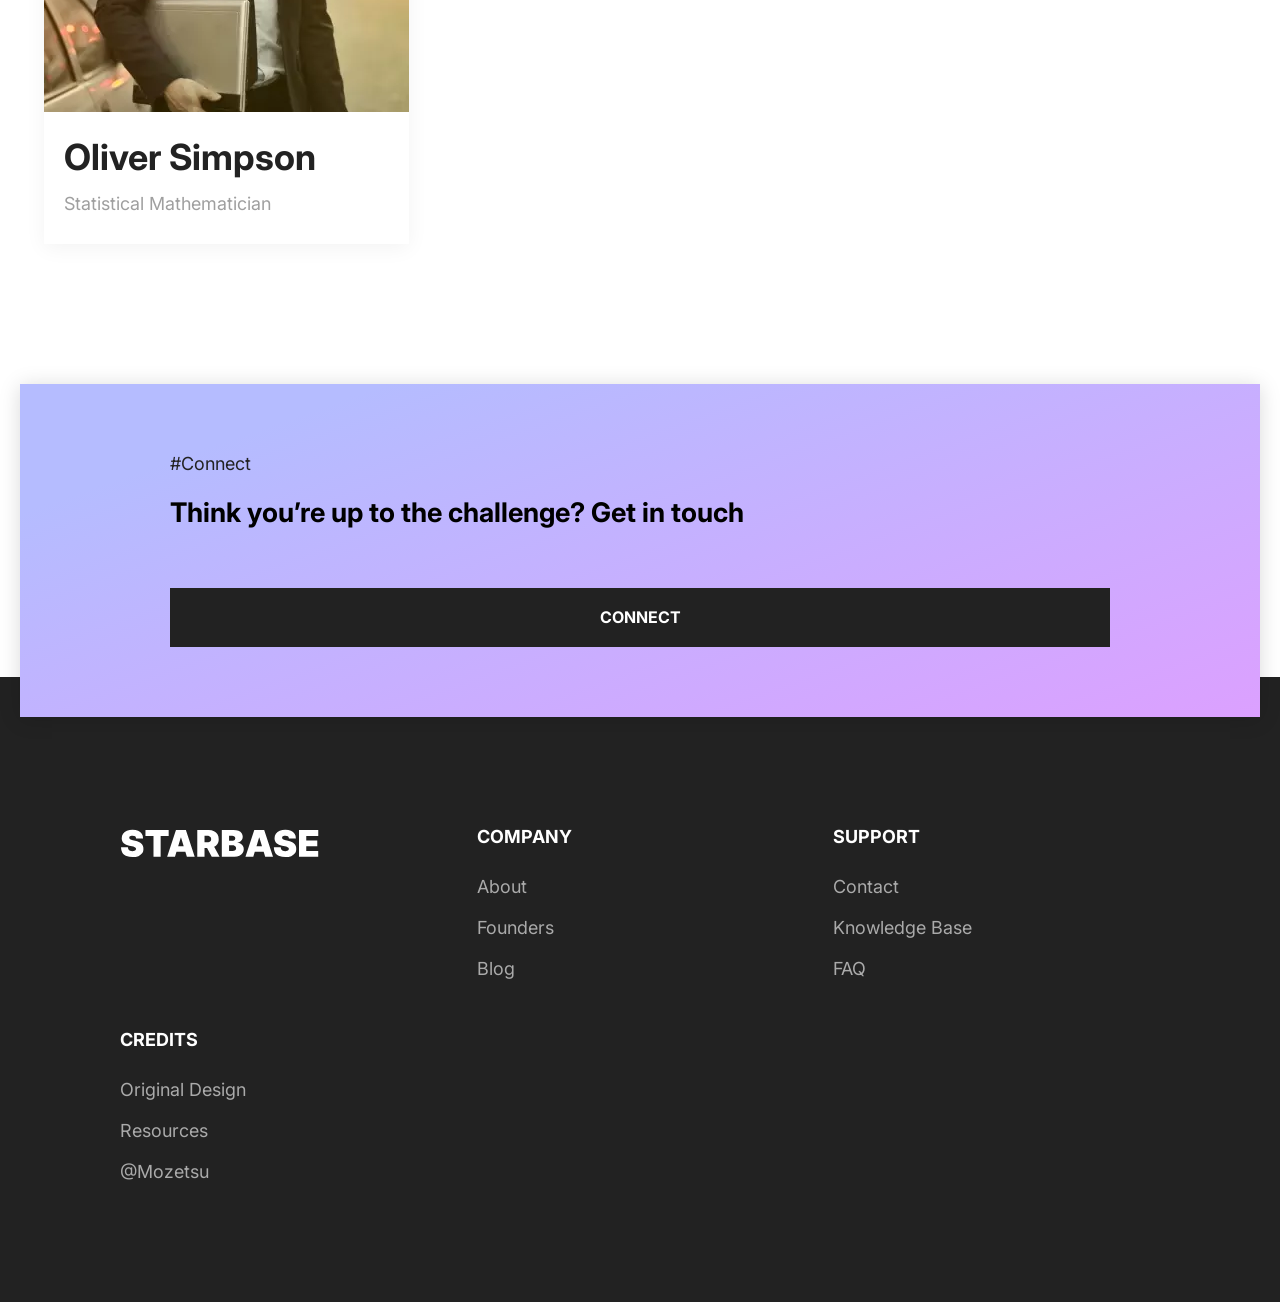
==== commit 56f4fbf2: "Implement anchor tags navigation." ====
--- a/index.html
+++ b/index.html
@@ -20,13 +20,18 @@
 				</svg>
 			</span>
 			<ul class="navbar__items">
-				<li class="navbar__item"><a href="#">Requirements</a></li>
-				<li class="navbar__item"><a href="#">Roadmap</a></li>
-				<li class="navbar__item"><a href="#">Crew</a></li>
-				<li class="navbar__item"><a href="#">Connect</a></li>
+				<li class="navbar__item"><a href="#id-requirements">Requirements</a></li>
+				<li class="navbar__item"><a href="#id-roadmap">Roadmap</a></li>
+				<li class="navbar__item"><a href="#id-crew">Crew</a></li>
+				<li class="navbar__item"><a href="#id-connect">Connect</a></li>
 				<li class="navbar__item btn btn__classic btn__join-mobile"><a href="#">Join</a></li>
 			</ul>
-			<a class="navbar__btn btn btn__classic btn__join-desktop" href="#">Join</a>
+			<a
+				class="navbar__btn btn btn__classic btn__join-desktop"
+				href="https://github.com/Mozetsu/starbase"
+				target="_blank"
+				>Join</a
+			>
 			<a class="navbar__btn btn btn__burguer" href="#">
 				<svg width="30" height="21" viewBox="0 0 38 21" fill="none" xmlns="http://www.w3.org/2000/svg">
 					<rect x="11" width="27" height="5" fill="#222222" />
@@ -84,7 +89,7 @@
 		</section>
 		<section class="requirements container">
 			<section class="requirements__header">
-				<a href="#" class="hashtag">#Requirements</a>
+				<a id="id-requirements" href="#" class="hashtag">#Requirements</a>
 				<h1 class="title">Make sure you check these before applying</h1>
 			</section>
 			<section class="requirements__body grid--1x3">
@@ -120,7 +125,7 @@
 				</picture>
 			</section>
 			<section class="hero__text">
-				<a href="#" class="hashtag">#Roadmap</a>
+				<a id="id-roadmap" href="#" class="hashtag">#Roadmap</a>
 				<h1 class="header--2">
 					Learn how <span class="text-bold">we</span> plan to
 					<span class="text-bold">explore the Cosmos</span>
@@ -153,7 +158,7 @@
 		</section>
 		<section class="crew container">
 			<section class="crew__header">
-				<a href="#" class="hashtag">#Crew</a>
+				<a id="id-crew" href="#" class="hashtag">#Crew</a>
 				<h2 class="header">Get to know the team</h2>
 			</section>
 			<section class="crew__body">
@@ -243,7 +248,7 @@
 				</article>
 			</section>
 			<section class="callout">
-				<a href="#" class="hashtag">#Connect</a>
+				<a id="id-connect" href="#" class="hashtag">#Connect</a>
 				<h2 class="header">Think you’re up to the challenge? Get in touch</h2>
 				<a class="btn btn__dark" href="#">Connect</a>
 			</section>
--- a/css/styles.css
+++ b/css/styles.css
@@ -1,67 +1,574 @@
-@import url('https://fonts.googleapis.com/css2?family=Inter:wght@400;700&display=swap');
-@import './general.css';
-@import './arrow.css';
-@import './button.css';
-@import './grid.css';
-@import './card.css';
-@import './callout.css';
-@import './footer-list.css';
-/* sections */
-@import './profile-card.css';
-@import './sections/navbar.css';
-@import './sections/hero.css';
-@import './sections/requirements.css';
-@import './sections/crew.css';
-@import './sections/footer.css';
-
-:root {
-	/* variables  */
-	--accent01: #c4a9ff;
-	--accent02: #efb7b7;
-	--white: #fff;
-	--light01: #ffe8e8;
-	--dark01: #e4e4e4; /* navbar button */
-	--dark02: #aaa; /* footer links */
-	--dark03: #9f9f9f; /* profile cards description */
-	--dark04: #9a9a9a; /* quote name */
-	--dark05: #666; /* anchor tags */
-	--dark06: #444; /* profile cards description */
-	--dark07: #222; /* primary */
-	--gradient01: linear-gradient(97.69deg, #ffeaea 0%, #e3e0fd 100%); /* classic button gradient */
-	--gradient02: linear-gradient(160.64deg, #b5bcff 16.7%, #e09dff 109.55%); /* magic underline */
-	--gradient03: linear-gradient(180deg, #fafafa 0%, #ffffff 27.6%); /* crew section background */
-	--gradient04: linear-gradient(120deg, var(--accent01) 0%, var(--accent01) 100%); /* callout */
-	--shadow01: 0px 4px 20px rgba(0, 0, 0, 0.05); /* Profile cards */
-	--shadow02: 0px 2px 20px rgba(0, 0, 0, 0.15); /* Callout */
-
-	/* theme */
-	--text: var(--dark07);
+@import url("https://fonts.googleapis.com/css2?family=Inter:wght@400;700&display=swap");
+/* navbar: button border */
+/* footer: list items */
+/* crew: profile cards description */
+/* hero: quote name */
+/* anchor tags */
+/* profile cards description */
+/* primary */
+/* classic button gradient */
+/* magic underline */
+/* crew section background */
+/* callout */
+/* Profile cards */
+/* Callout */
+.text-bold {
+  font-weight: 700;
+}
+
+.magic-underline {
+  background-image: linear-gradient(160.64deg, #b5bcff 16.7%, #e09dff 109.55%);
+  background-repeat: no-repeat;
+  background-size: 100% 0.4em;
+  background-position: 0 90%;
+}
+
+.container {
+  position: relative;
+  margin: 0 auto;
+  max-width: 1250px;
+  padding: 0 2rem;
+}
+
+.no-scroll {
+  overflow: hidden;
+}
+
+.arrow {
+  margin-left: 1.7rem;
+  width: 15px;
+  height: auto;
+}
+
+.arrow__light {
+  fill: #fff;
+}
+
+.arrow__dark {
+  fill: #222;
 }
 
 html,
 body {
-	height: 100%;
+  height: 100%;
 }
 
 html {
-	font-size: 62.5%;
+  font-size: 62.5%;
+  scroll-behavior: smooth;
 }
 
 body {
-	font-family: 'Inter', -apple-system, BlinkMacSystemFont, 'Segoe UI', Roboto, Oxygen, Ubuntu, Cantarell, 'Open Sans',
-		'Helvetica Neue', sans-serif;
-	font-size: 1.8rem;
-	font-weight: 400;
-	overflow-x: hidden;
+  font-family: "Inter", -apple-system, BlinkMacSystemFont, "Segoe UI", Roboto, Oxygen, Ubuntu, Cantarell, "Open Sans", "Helvetica Neue", sans-serif;
+  font-size: 1.8rem;
+  font-weight: 400;
+  overflow-x: hidden;
 }
 
 ul {
-	list-style: none;
-	margin: 0;
-	padding: 0;
+  list-style: none;
+  margin: 0;
+  padding: 0;
 }
 
 a {
-	color: var(--text);
-	text-decoration: none;
-}
+  color: #222;
+  text-decoration: none;
+}
+
+.btn {
+  border: none;
+  display: inline-block;
+  font-size: 1.6rem;
+  font-weight: 700;
+  padding: 0.6rem 2.5rem;
+  text-align: center;
+  cursor: pointer;
+}
+
+.btn__classic {
+  background-color: #fff;
+  border: 3px solid #e4e4e4;
+}
+.btn__classic:hover {
+  background: linear-gradient(97.69deg, #ffeaea 0%, #e3e0fd 100%);
+  border: 3px solid #ffe8e8;
+  box-shadow: -7px 7px 0 0 #222;
+}
+
+.btn__dark {
+  background-color: #222;
+  color: #fff;
+  font-weight: 400;
+  padding: 1.5rem 3rem;
+  text-align: center;
+}
+
+.btn__dark--uppercase {
+  background-color: #222;
+  color: #fff;
+  font-weight: 700;
+  padding: 1rem 3rem;
+  text-transform: uppercase;
+  text-align: center;
+}
+
+.btn--shadow01 {
+  box-shadow: -7px 7px 0 0 #c4a9ff;
+}
+
+.btn--shadow02 {
+  box-shadow: -7px 7px 0 0 #efb7b7;
+}
+
+@media screen and (max-width: 1040px) {
+  .navbar .btn__burguer {
+    padding: 0;
+  }
+}
+.callout {
+  position: relative;
+  top: 40px;
+  padding: 7rem 15rem;
+  background: linear-gradient(160.64deg, #b5bcff 16.7%, #e09dff 109.55%);
+  box-shadow: 0px 2px 20px rgba(0, 0, 0, 0.15);
+}
+
+.callout .btn {
+  margin-top: 6rem;
+  padding: 2rem;
+  display: block;
+  text-transform: uppercase;
+  font-weight: 700;
+}
+
+@media screen and (max-width: 950px) {
+  .callout {
+    padding: 8vw 15vw;
+  }
+
+  .callout .header {
+    font-size: 3.6vw;
+  }
+
+  .callout .btn {
+    margin-top: 6vw;
+  }
+}
+.card {
+  width: 100%;
+  max-width: 280px;
+  display: flex;
+  flex-direction: column;
+  height: 100%;
+}
+
+.card__logo {
+  border-radius: 100%;
+  border: none;
+  height: 70px;
+  position: relative;
+  width: 70px;
+}
+
+.card__header {
+  font-size: 2rem;
+  font-weight: 700;
+  text-transform: uppercase;
+  margin: 3rem 0 1.5rem 0;
+}
+
+.card__body {
+  display: inline-block;
+  margin: 0 0 4rem 0;
+  line-height: 1.5;
+  flex-grow: 1;
+}
+
+.card .btn {
+  padding: 1.2rem 2rem;
+  font-size: 1.4rem;
+  max-width: 120px;
+}
+
+.card--health {
+  background: linear-gradient(155.27deg, #ffdddd 15.77%, #ffa9a9 105.87%);
+}
+.card--health::after {
+  content: url(../svg/heart.svg);
+}
+
+.card--education {
+  background: linear-gradient(148.44deg, #e8ddff 19.03%, #c4a9ff 104.35%);
+}
+.card--education::after {
+  content: url(../svg/book.svg);
+}
+
+.card--citizenship {
+  background: linear-gradient(150.75deg, #e6ffdd 17.95%, #9ef197 108.17%);
+}
+.card--citizenship::after {
+  content: url(../svg/flag.svg);
+}
+
+.card--health::after,
+.card--education::after,
+.card--citizenship::after {
+  bottom: -7px;
+  position: absolute;
+  right: -15px;
+}
+
+@media screen and (max-width: 740px) {
+  .card {
+    max-width: 350px;
+  }
+  .card .btn {
+    margin-top: 1rem;
+  }
+}
+.grid--1x2 {
+  display: grid;
+  gap: 3rem;
+  grid-template-columns: repeat(2, 1fr);
+}
+
+.grid--1x3 {
+  display: grid;
+  gap: 3rem;
+  grid-template-columns: repeat(3, 1fr);
+  justify-items: center;
+}
+
+footer .grid--1x3 {
+  justify-items: start;
+  column-gap: 3rem;
+  grid-template-columns: repeat(auto-fit, minmax(250px, 1fr));
+}
+
+@media screen and (max-width: 1040px) {
+  .grid--1x2 {
+    grid-template-columns: repeat(1, 1fr);
+    gap: 7rem;
+  }
+
+  .grid--1x3 {
+    grid-template-columns: repeat(2, 1fr);
+    gap: 8rem;
+  }
+}
+@media screen and (max-width: 740px) {
+  .grid--1x3 {
+    grid-template-columns: repeat(1, 1fr);
+    gap: 8rem;
+  }
+}
+.footer__list .header {
+  color: #fff;
+  font-weight: 700;
+  text-transform: uppercase;
+  margin-bottom: 3rem;
+}
+.footer__list .item {
+  margin-bottom: 2rem;
+}
+.footer__list .item a {
+  color: #aaa;
+}
+
+.profile-card {
+  box-shadow: 0px 4px 20px rgba(0, 0, 0, 0.05);
+  max-width: 365px;
+}
+.profile-card .profile-card__body {
+  padding: 2rem 2rem 3rem;
+  color: #222;
+}
+.profile-card .profile-name {
+  font-size: 3.6rem;
+  font-weight: 700;
+  margin: 0 0 1.5rem 0;
+}
+.profile-card .profile-position {
+  margin: 0;
+  color: #9f9f9f;
+}
+
+.profile-card__header img {
+  width: 100%;
+}
+
+@media screen and (max-width: 370px) {
+  .profile-card {
+    width: 90%;
+  }
+}
+.navbar,
+.navbar__logo,
+.navbar__items,
+.navbar__btn {
+  display: flex;
+}
+
+.navbar {
+  font-size: 1.6rem;
+  margin-top: 6rem;
+  margin-bottom: 6rem;
+  position: relative;
+}
+.navbar .navbar__logo {
+  align-items: center;
+}
+.navbar .navbar__items {
+  display: flex;
+  flex-grow: 1;
+  justify-content: center;
+  align-items: center;
+  background-color: #fff;
+}
+.navbar .navbar__item {
+  margin: 0 2rem;
+}
+.navbar .navbar__btn {
+  align-items: center;
+}
+.navbar .btn__join-mobile {
+  display: none;
+}
+.navbar .btn__burguer {
+  display: none;
+}
+
+@media screen and (max-width: 1040px) {
+  .navbar {
+    max-width: 780px;
+  }
+}
+@media screen and (max-width: 770px) {
+  .navbar {
+    font-size: 2rem;
+    justify-content: space-between;
+  }
+  .navbar .navbar__items {
+    display: none;
+    flex-direction: column;
+    height: 100vh;
+    justify-content: center;
+    left: 0;
+    padding: 0;
+    position: absolute;
+    top: 0;
+    width: 100%;
+    z-index: 1;
+  }
+  .navbar .items--expanded {
+    display: flex;
+  }
+  .navbar .items--expanded::before {
+    content: "";
+    position: absolute;
+    width: 100vw;
+    height: 100vh;
+    background-color: #fff;
+    z-index: -1;
+  }
+  .navbar .navbar__item {
+    margin: 3rem 0;
+  }
+  .navbar .btn__join-desktop {
+    display: none;
+  }
+  .navbar .btn__join-mobile {
+    display: inline;
+  }
+  .navbar .btn__burguer {
+    display: inline-block;
+    z-index: 2;
+  }
+}
+/* text */
+.hero {
+  font-size: 1.8rem;
+  font-weight: 400;
+  margin-top: 15rem;
+  margin-bottom: 15rem;
+}
+.hero .grid--start {
+  justify-self: start;
+}
+.hero .header {
+  font-size: 7rem;
+  margin: 3rem 0 0 0;
+  position: relative;
+}
+.hero .header--2 {
+  margin: 2rem 0 2.5rem 0;
+}
+.hero .paragraph {
+  line-height: 1.8;
+  margin: 3rem 0;
+}
+
+/* frame */
+.hero__frame {
+  position: relative;
+  justify-self: end;
+  align-self: start;
+}
+.hero__frame .quote {
+  background-color: #222;
+  font-size: 1.6rem;
+  text-align: end;
+  color: #fff;
+  position: absolute;
+  padding: 1rem 3rem;
+  right: -3rem;
+  bottom: -3rem;
+}
+.hero__frame .quote .quote__author {
+  color: #9a9a9a;
+}
+
+.shadow-accent01 {
+  box-shadow: -10px 10px 0 0 #c4a9ff;
+}
+
+.shadow-accent02 {
+  box-shadow: -10px 10px 0 0 #efb7b7;
+}
+
+.frame {
+  display: flex;
+  justify-content: center;
+  overflow: hidden;
+  width: 480px;
+}
+.frame .image {
+  width: fit-content;
+  height: fit-content;
+}
+
+@media screen and (max-width: 1040px) {
+  .hero__frame {
+    align-self: center;
+    justify-self: center;
+    grid-row-start: 1;
+  }
+  .hero__frame .quote {
+    right: -5px;
+  }
+
+  .hero .grid--start {
+    justify-self: center;
+  }
+
+  .hero__text {
+    align-self: center;
+    justify-self: center;
+    max-width: 780px;
+  }
+
+  .frame {
+    width: 100%;
+    overflow: visible;
+  }
+  .frame .image {
+    height: auto;
+    width: 100%;
+  }
+}
+@media screen and (max-width: 770px) {
+  .hero {
+    margin-top: 2.5rem;
+  }
+}
+@media screen and (max-width: 640px) {
+  .hero__frame .quote {
+    padding: 0 1rem;
+  }
+
+  .hero .header {
+    font-size: 4.5rem;
+    margin: 0 0 2rem 0;
+    position: relative;
+  }
+}
+@media screen and (max-width: 480px) {
+  /* text */
+  .hero {
+    margin-bottom: 10rem;
+  }
+
+  .hero__frame .quote {
+    font-size: 3.4vw;
+  }
+}
+.requirements {
+  margin-top: 20rem;
+  margin-bottom: 20rem;
+}
+.requirements .requirements__header {
+  text-align: center;
+}
+.requirements .requirements__header .title {
+  margin: 2rem 0;
+}
+.requirements .requirements__body {
+  margin: 6rem 0;
+}
+
+@media screen and (max-width: 1040px) {
+  .requirements {
+    margin-top: 15vw;
+    margin-bottom: 15vw;
+  }
+}
+@media screen and (max-width: 480px) {
+  .requirements {
+    margin-top: 20vw;
+    margin-bottom: 30vw;
+  }
+}
+.crew {
+  margin-top: 8rem;
+}
+.crew .crew__header {
+  text-align: center;
+}
+.crew .crew__body {
+  margin: 8rem 0 10rem 0;
+  display: grid;
+  justify-content: center;
+  justify-items: center;
+  align-items: center;
+  row-gap: 12rem;
+  grid-template-columns: repeat(auto-fit, minmax(36.5rem, 1fr));
+}
+
+@media screen and (max-width: 480px) {
+  .crew .crew__body {
+    row-gap: 7rem;
+    margin-bottom: 5rem;
+  }
+}
+footer {
+  padding: 15rem 10rem 10rem;
+  background-color: #222;
+}
+footer .logo {
+  align-self: flex-start;
+}
+
+@media screen and (max-width: 770px) {
+  footer .logo {
+    grid-row: 4;
+  }
+}
+@media screen and (max-width: 500px) {
+  footer {
+    padding: 10rem 6vw;
+  }
+}
+
+/*# sourceMappingURL=styles.css.map */
